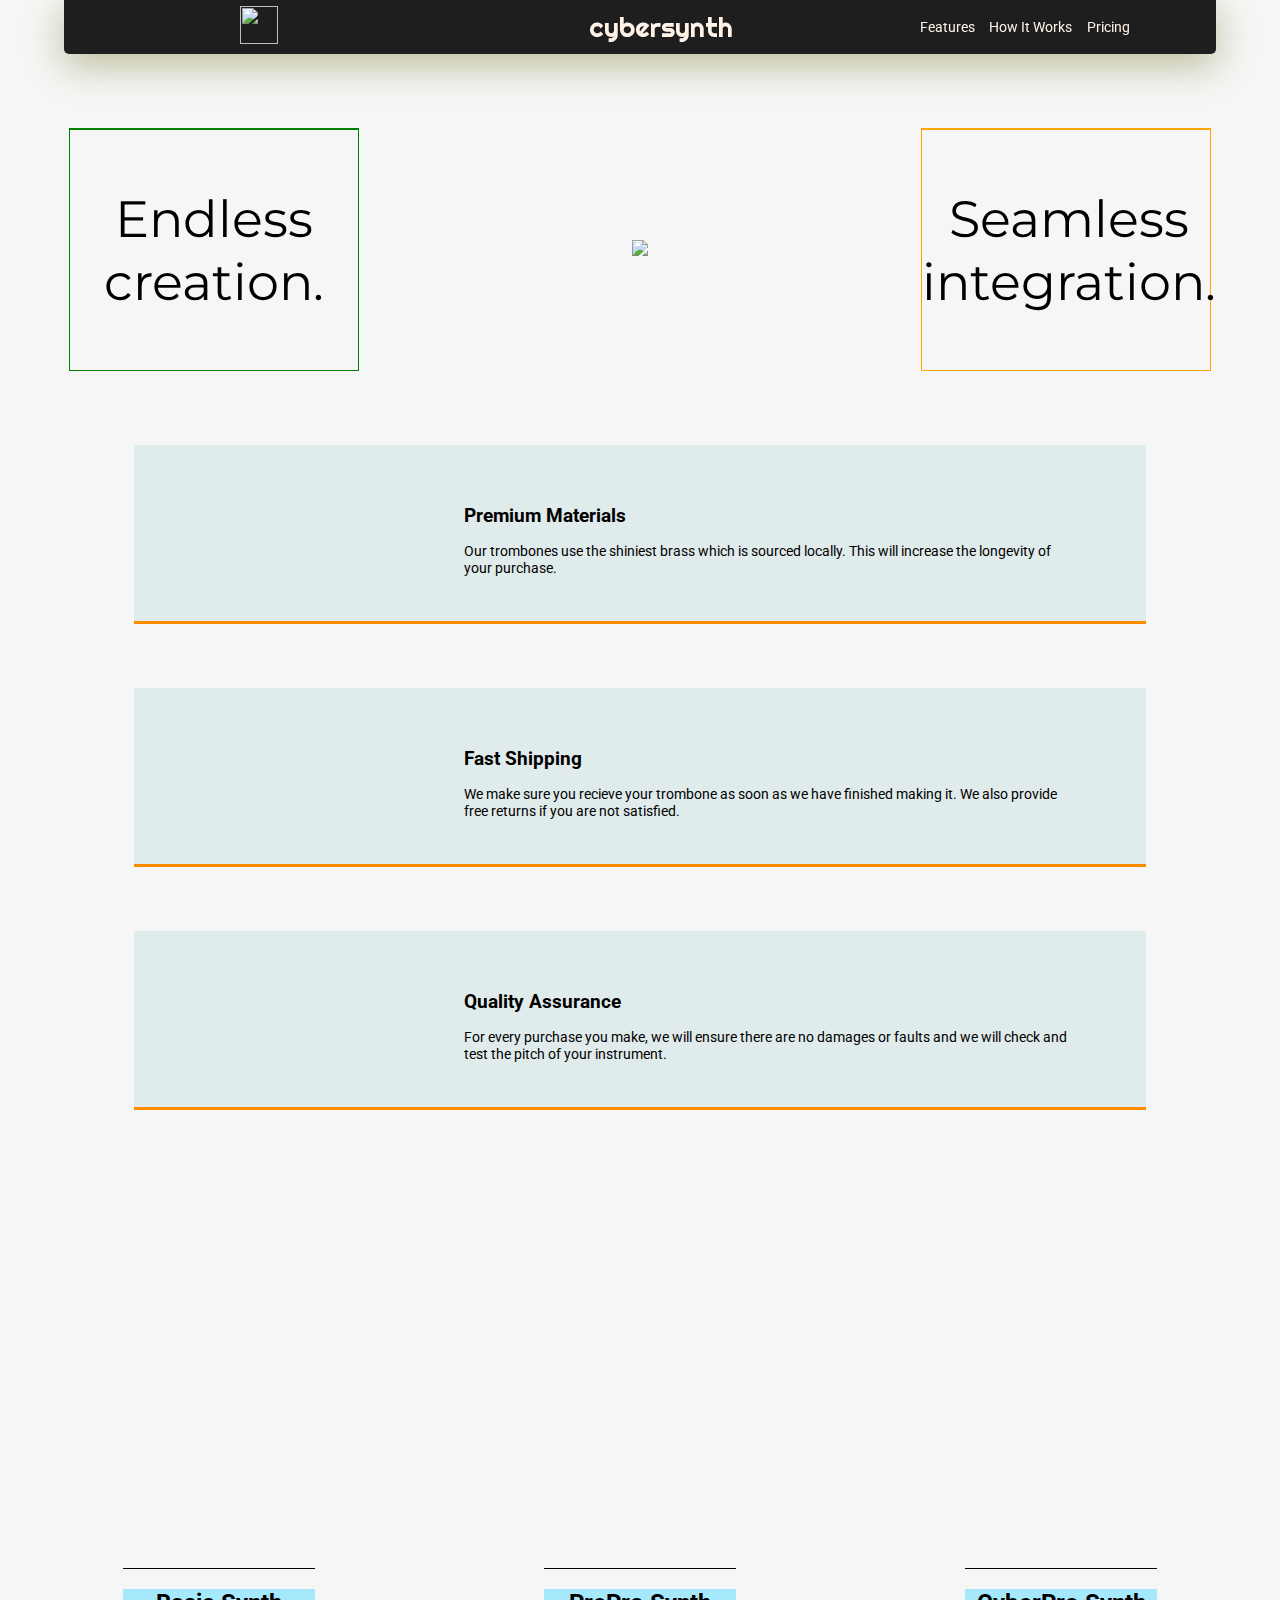
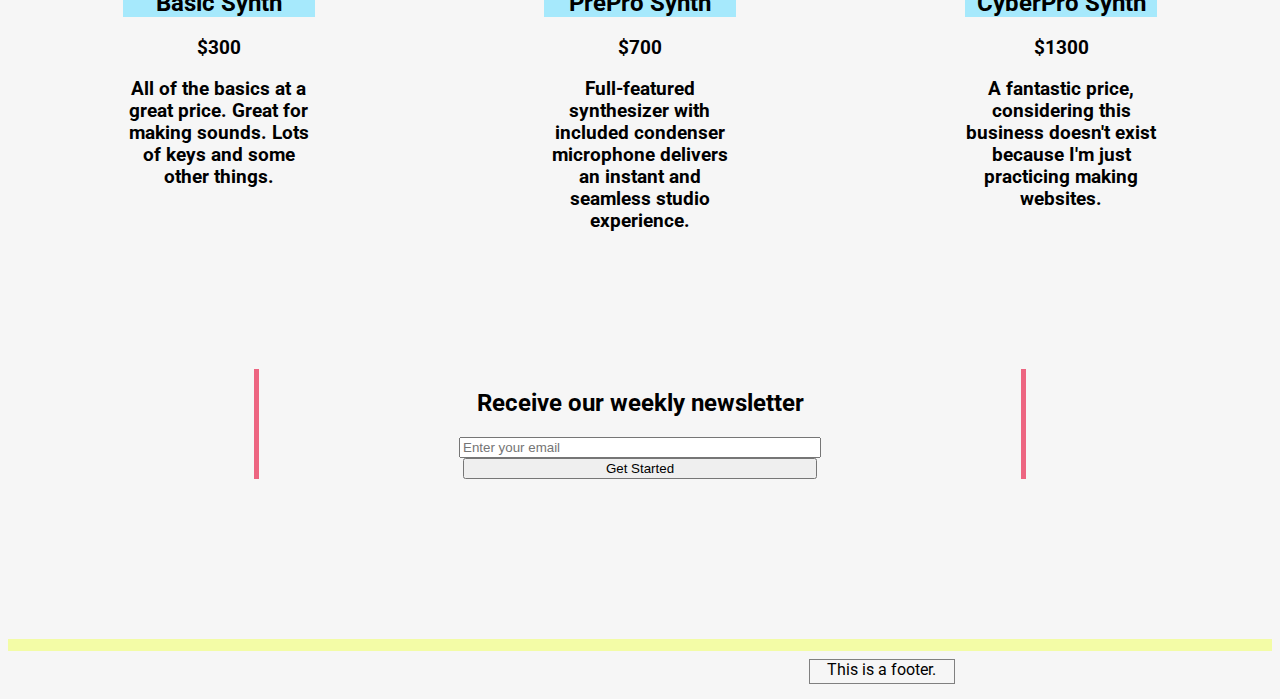
==== index.html @ 45e058a2 "Update index.html" ====
<!DOCTYPE html>
<head>
  <meta name="viewport" content="width=device-width, initial-scale=1.0">

  <link rel="stylesheet" type="text/css" href="styles.css">
  <link href="https://fonts.googleapis.com/css?family=Montserrat|Roboto" rel="stylesheet">
<link href="https://fonts.googleapis.com/css?family=Notable|Righteous" rel="stylesheet">
<link rel="stylesheet" <link rel="stylesheet" href="https://use.fontawesome.com/releases/v5.3.1/css/all.css" integrity="sha384-mzrmE5qonljUremFsqc01SB46JvROS7bZs3IO2EmfFsd15uHvIt+Y8vEf7N7fWAU" crossorigin="anonymous">
</head>

<div id="headercont"> 
    <header id="header">
      <div id="logodiv">
      <img id="header-img" src="https://image.flaticon.com/icons/svg/199/199424.svg">     
      </div>
      <p id="logotext"><a href="#"> cybersynth</a>
      </p>
      <nav id="nav-bar">
        <ul>
          <li> <a class="nav-link" href="#features">Features</a></li>
          <li ><a class=" nav-link" href="#howitworks">How It Works</a></li>
          <li ><a class="nav-link" href="#pricingsec">Pricing</a></li>
        </ul>
      </nav>
    </header>
</div>

<div id="container">
  <div id="topsection">
    <div class="introbox1">
      <p class="mkttext">
    Endless creation.
      </p>
    </div>
    <div class="introbox2">
    <img id="mainpic" src=https://png.pngtree.com/element_origin_min_pic/17/01/07/ebc6379f0f4a1bcb5c9099f5e1868f03.jpg>
   </div>
   <div class="introbox3">
    <p class="mkttext">Seamless integration.</p>
   </div>
  </div>
</div>

<section id="features">
  <div class="featuregrid">
        <div class ="icon">
        <i class="fas fa-fire"></i>
         </div>
    <div class="dcontainer">
    <h2 class="featitle">Premium Materials</h2>
    <p class="featuredesc">Our trombones use the shiniest brass which is sourced locally. This will increase the longevity of your purchase.
    </p>
    </div>
  </div>
  
 <div class="featuregrid">
   <div class ="icon">
    <i class="fas fa-truck"></i>
    </div>
    <div class="dcontainer">
      <h2 class="featitle">Fast Shipping</h2>
      <p class="featuredesc">We make sure you recieve your trombone as soon as we have finished making it. We also provide free returns if you are not satisfied.
     </p>
    </div>
 </div>
  
 <div class="featuregrid">
  <div class ="icon">
    <i class="fas fa-check"></i>
  </div>
   <div class="dcontainer">
    <h2 class="featitle">Quality Assurance</h2>
    <p class="featuredesc">For every purchase you make, we will ensure there are no damages or faults and we will check and test the pitch of your instrument.</p>
   </div>
</div>

</section>
  <section id ="howitworks">  
    <iframe id="video" width="560" height="315" src="https://www.youtube.com/embed/LadUft_ly50" frameborder="0" allow="autoplay; encrypted-media" allowfullscreen></iframe>   
</section>     

<section id="pricingsec"> 
  <div class="desccontainer">
    <div class="titlecontainer">
    <h2>Basic Synth</h2>
    </div>
    <h3>$300<h3>
      <p>All of the basics at a great price. Great for making sounds. Lots of keys and some other things.</p>
   </div>
      
<div class="desccontainer">
   <div class="titlecontainer">
    <h2>PrePro Synth</h2>
    </div>
    <h3>$700<h3>
      <p>Full-featured synthesizer with included condenser microphone delivers an instant and seamless studio experience.</p>
   </div>
      
      <div class="desccontainer">
    <div class="titlecontainer">
    <h2>CyberPro Synth</h2>
    </div>
    <h3>$1300<h3>
      <p>A fantastic price, considering this business doesn't exist because I'm just practicing making websites.</p>
   </div>
    
  
</section>

        
<section id="signup">
  <div id="emailwrapper">
    <h2> Receive our weekly newsletter</h2>
    <form id="form" action="https://www.freecodecamp.com/email-submit">
    <input type="email" id="email" name ="email" placeholder="Enter your email">
    <input type="submit" id="submit" value="Get Started" name ="submit" class="btn">
    </form>
  </div>
</section>
        
       <div id="fdec"></div> 
  <footer>
   
    <div id="iconbox">
      <i class="fab fa-instagram"></i>
      <i class="fab fa-facebook"></i>
      <i class="fab fa-twitter"></i>
    </div>
    <p id="footertext">This is a footer.</p>
  </footer>
---- styles.css ----
body {
   background-color: #f6f6f6;
}
 a {
   color: #fff2e6;
   text-decoration: none;
}
 btn {
   height: 2vw;
   width: 5vw;
   background-color: blue;
}
 h2 {
   font-family: "Roboto";
}
 .featitle {
   margin-top: 30px;
}
 p, h3 {
   font-family: "roboto";
}
 #headercont {
   width: 100%;
   height: 3.4em;
   position: fixed;
   top: 0;
   left: 0;
   right: 0;
}
 #header {
   margin: 0 auto;
   box-shadow: 0px 10px 40px #b8b894;
   width: 90%;
   background-color: #1e1e1e;
   height: 3.4em;
   display: flex;
   justify-content: space-around;
   align-items: center;
   border-bottom-left-radius: 5px;
   border-bottom-right-radius: 5px;
}
 @media (max-width: 800px) {
   #header {
     width: 300px;
  }
   #header #header-img {
     display: none;
  }
   #header #logotext {
     font-size: 0.7em;
     position: relative;
     left: -14px;
  }
   #header ul {
     right: 10px;
     position: relative;
     font-size: 0.67em;
     flex-wrap: nowrap;
     width: 200px;
  }
}
 #logodiv {
   width: 15vw;
   margin-left: 7vw;
}
 ul {
   display: flex;
   flex-direction: row;
   justify-content: space-around;
   list-style: none;
   font-family: "roboto";
   font-size: 0.9em;
   padding: 0;
}
 #logotext {
   font-family: 'Righteous', sans-serif;
   font-size: 1.7em;
   background-color: #1e1e1e;
   color: #fff2e6;
   border-radius: 2px;
   margin-left: -15px;
}
 li {
   margin-left: 1em;
}
 #header-img {
   width: 3vw;
   height: 3vw;
}
 #container {
   width: 100%;
   margin: 10vw 0 auto;
}
 #topsection {
   margin: 0 auto;
   margin-top: 5em;
   display: flex;
   flex-direction: row;
   width: 100%;
   height: 15em;
   justify-content: space-around;

}
 @media (max-width: 600px) {
   #topsection {
     flex-direction: column;
     justify-content: center;
     align-items: center;
     height: 40em;
  }
}
 .mkttext {
   font-family: 'Montserrat', sans-serif;
   font-size: 4vw;
   text-align: center;
}
 .introbox1 {
   display: flex;
   border: 1px solid green;
   width: 18em;
   height: 15em;
   border-top: 0.2vw solid green;
   display: flex;
   align-items: center;
   justify-content: center;
}
 .introbox3 {
   display: flex;
   border: 1px solid orange;
   width: 18em;
   height: 15em;
   border-top: 0.2vw solid orange;
   display: flex;
   align-items: center;
   justify-content: space-around;
}
 .introbox2 {
   display: flex;
   width: 20em;
   height: 15em;
   align-items: center;
   justify-content: center;
}
 #mainpic {
   max-width: 100%;
   max-height: 100%;
}
 i {
   font-size: 6vw;
}
 .dcontainer {
   width: 60%;
}
.dcontainer h2 {
  font-size: 1.2em;
}

.dcontainer p {
  font-size: .9em;
}

 @media (max-width: 600px) {
   .dcontainer h2 {
     font-size: 1em;
  }
   .dcontainer p {
     font-size: 0.8em;
  }
}
 #features {
   margin-top: 1vw;
   width: 100%;
   height: 100%;
   display: flex;
   flex-direction: column;
   align-items: center;
}
 .featuregrid {
   margin-top: 5vw;
   border-bottom: 0.3vw solid darkorange;
   width: 80%;
   height: 11em;
   background-color: #e0ebeb;
   display: flex;
   flex-direction: row;
   align-items: center;
   justify-content: space-around;
}
 .icon {
   display: flex;
   align-items: center;
   justify-content: space-around;
   font-size: 3vw;
   height: 5vw;
   width: 5vw;
   margin: 10px 20px;
   color: darkorange;
}
 #howitworks {
   width: 100%;
   display: flex;
   flex-direction: row;
   align-items: center;
   justify-content: space-around;
}
 #howitworks #video {
   margin-top: 5em;
}
 #pricingsec {
   width: 100%;
   height: 20em;
   display: flex;
   flex-direction: row;
   align-items: center;
   justify-content: space-around;
   margin-bottom: 7em;
}
 @media (max-width: 600px) {
   #pricingsec {
     flex-direction: column;
     height: 35em;
  }
}
 .titlecontainer {
   width: 100%;
   background-color: #a6e9fc;
}
 .desccontainer {
   margin-top: 3em;
   border-top: solid black 0.4px;
   width: 12em;
   height: 15em;
   text-align: center;
}
 @media (max-width: 800px) {
   .desccontainer h2 {
     font-size: 1.15em;
  }
   .desccontainer h3 {
     font-size: 0.8em;
  }
   .desccontainer p {
     font-size: 1em;
  }
}
 #fdec {
   width: 100%;
   height: 1vw;
   background-color: #f3fca6;
   margin: 0 auto;
}
 footer {
   width: 90%;
   height: 2.5em;
   backgrond-color: #d8f3e5;
   text-align: center;
   display: flex;
   justify-content: space-around;
   align-items: center;
}
 #signup {
   margin-bottom: 10em;
   display: flex;
   justify-content: center;
}
 #emailwrapper {
  margin-top: 2em;
   padding-left: 10vw;
   padding-right: 10vw;
   border-left: 5px solid #ed6581;
   border-right: 5px solid #ed6581;
   display: flex;
   flex-direction: column;
   width: 40%;
   text-align: center;
}
 #email, #submit {
  margin: 0 auto;
   width: 70%;
}
 #form {
   display: flex;
   flex-direction: column;
}
 #iconbox {
   display: inline-block;
   position: relative;
   left: 0px;
   width: 20%;
}
 #iconbox i {
   font-size: 1.2em;
}
 #footertext {
   display: inline-block;
   width: 9em;
   border: 1px solid gray;
   height: 1.4em;
}
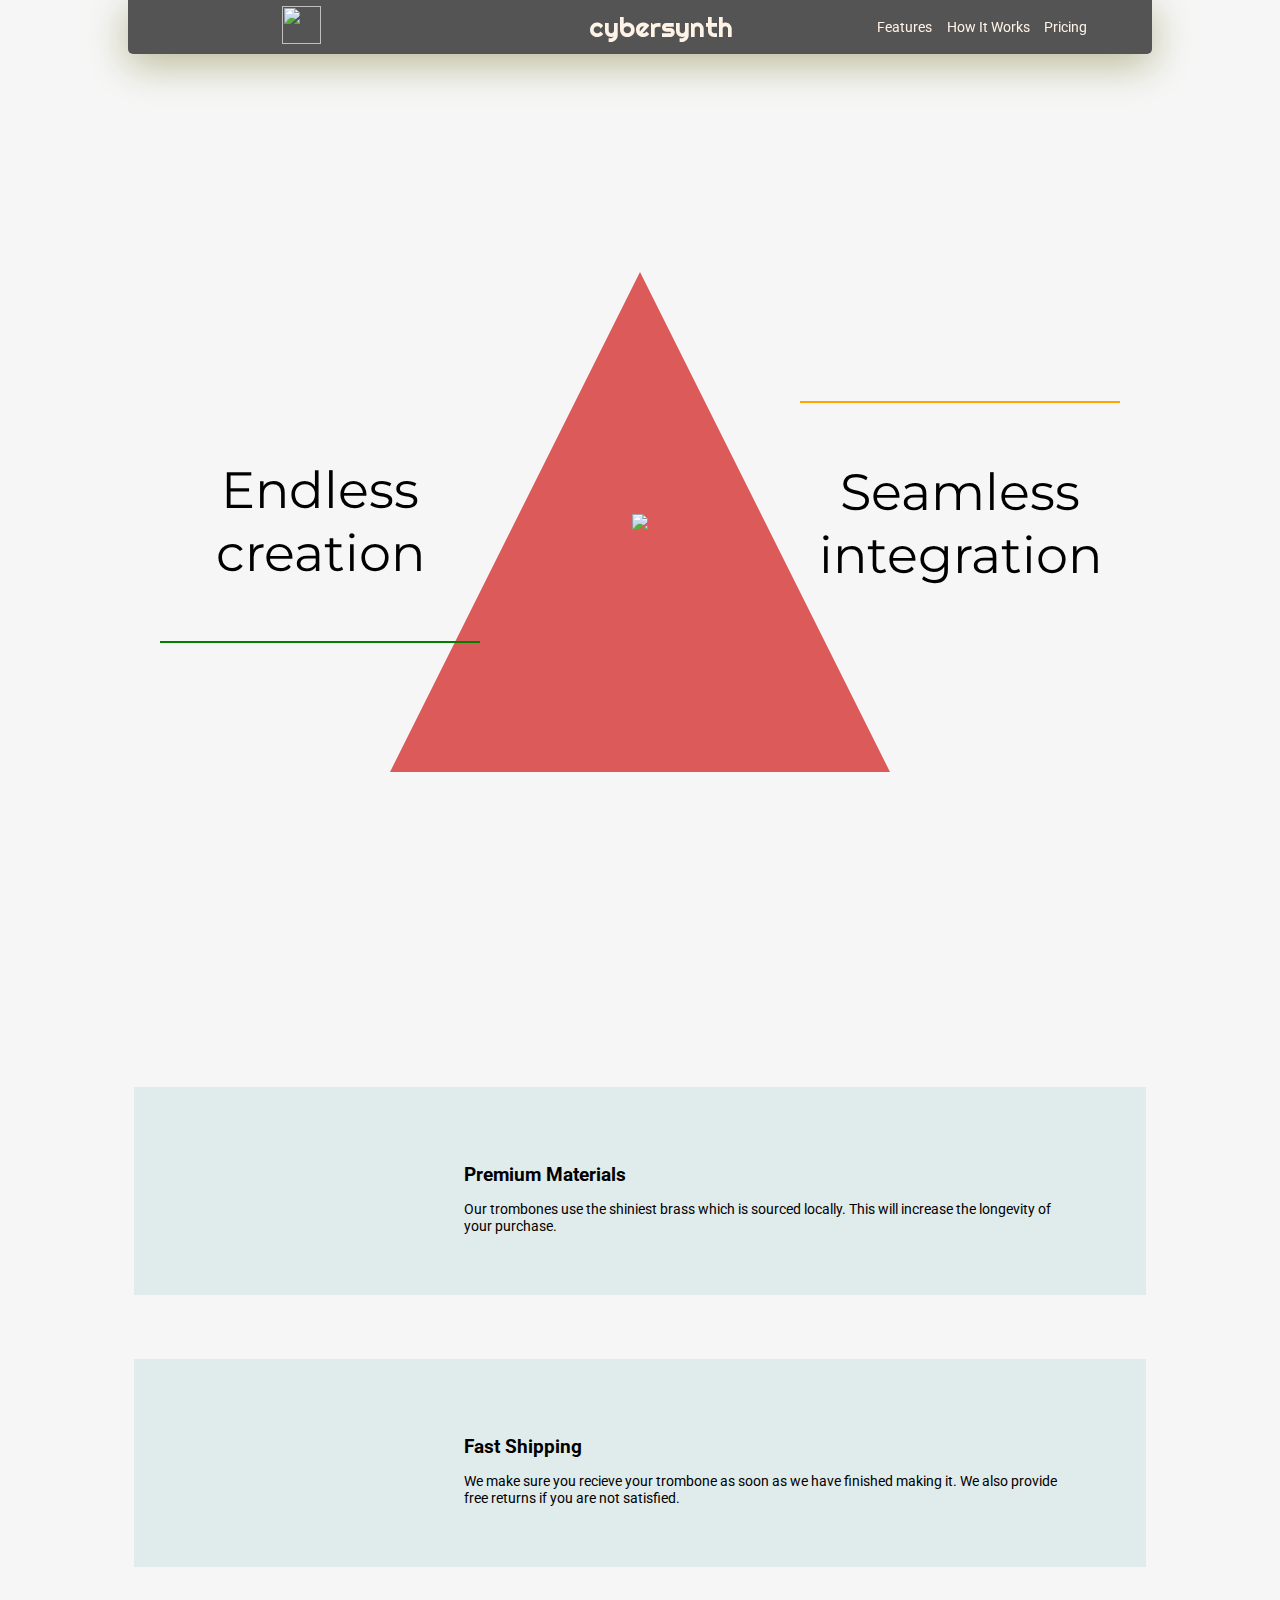
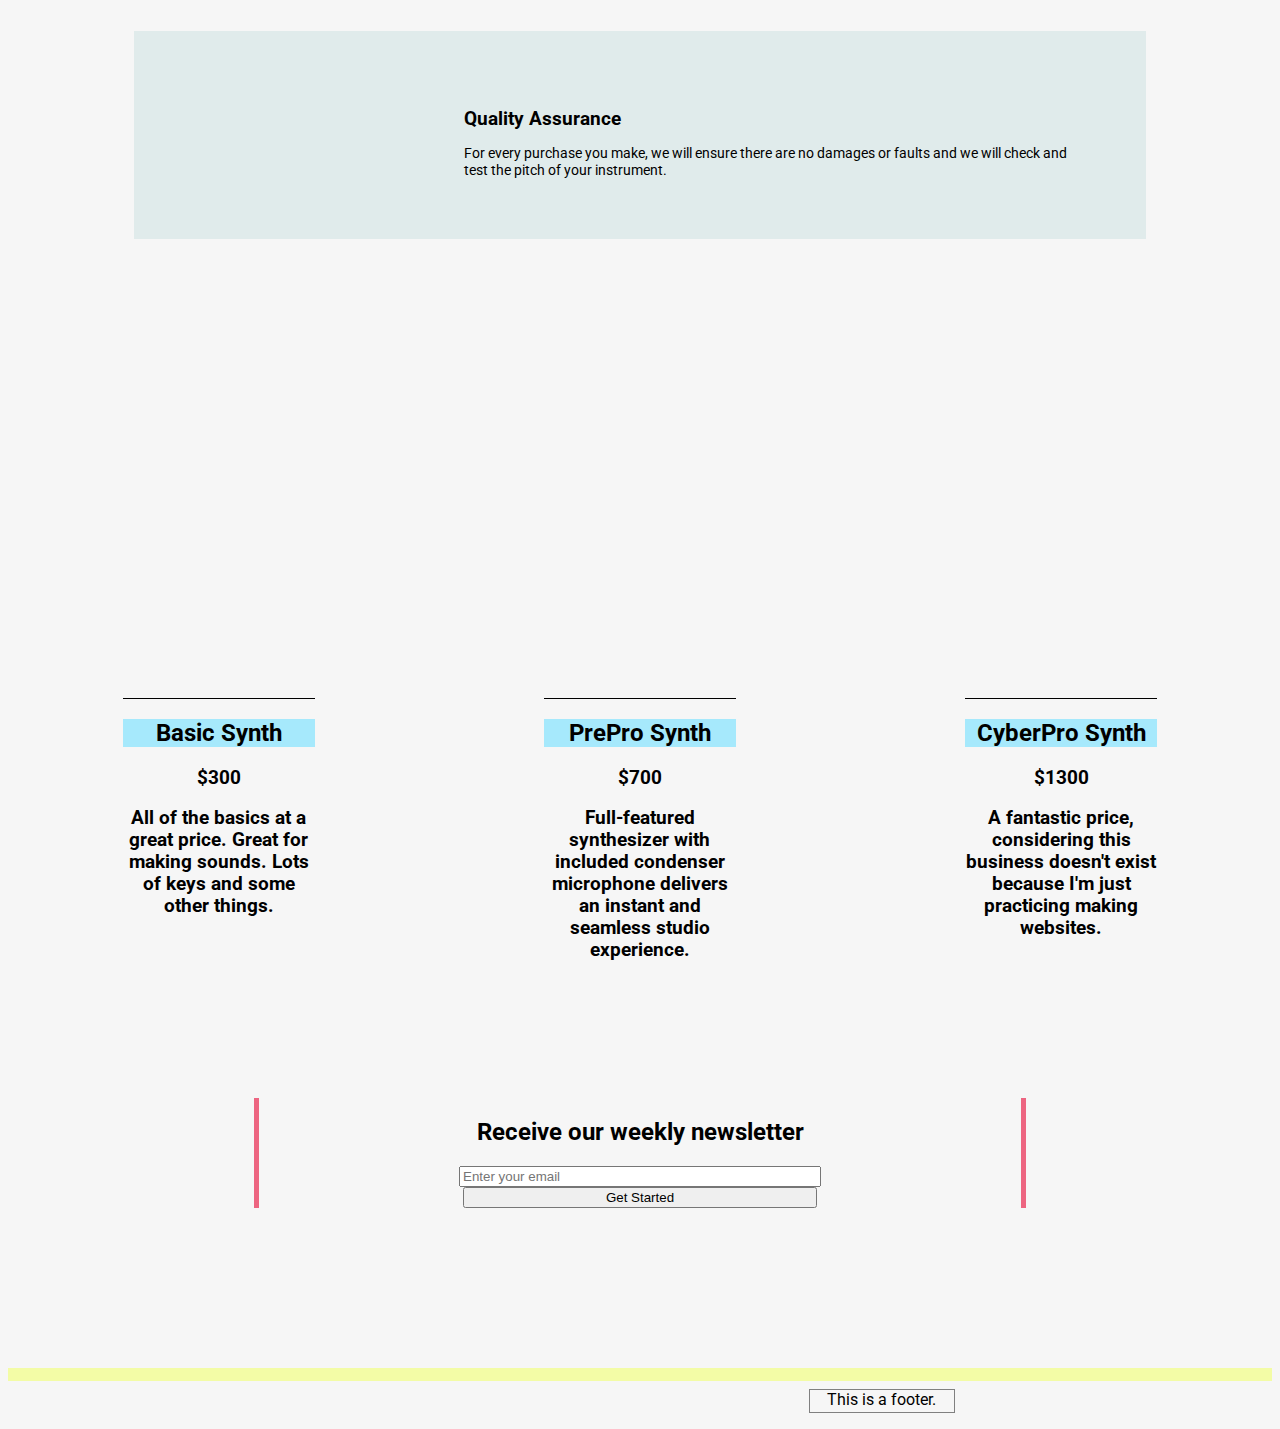
==== commit b2512059: "graphics update" ====
--- a/index.html
+++ b/index.html
@@ -1,6 +1,7 @@
 
 <!DOCTYPE html>
 <head>
+  <title> Cybersynth</title>
   <meta name="viewport" content="width=device-width, initial-scale=1.0">
 
   <link rel="stylesheet" type="text/css" href="styles.css">
@@ -28,16 +29,17 @@
 
 <div id="container">
   <div id="topsection">
+    <div id="topsection-bg"></div>
     <div class="introbox1">
       <p class="mkttext">
-    Endless creation.
+    Endless creation
       </p>
     </div>
     <div class="introbox2">
     <img id="mainpic" src=https://png.pngtree.com/element_origin_min_pic/17/01/07/ebc6379f0f4a1bcb5c9099f5e1868f03.jpg>
    </div>
    <div class="introbox3">
-    <p class="mkttext">Seamless integration.</p>
+    <p class="mkttext">Seamless integration</p>
    </div>
   </div>
 </div>
--- a/styles.css
+++ b/styles.css
@@ -30,8 +30,8 @@
  #header {
    margin: 0 auto;
    box-shadow: 0px 10px 40px #b8b894;
-   width: 90%;
-   background-color: #1e1e1e;
+   width: 80%;
+   background-color: #545454;
    height: 3.4em;
    display: flex;
    justify-content: space-around;
@@ -75,7 +75,6 @@
  #logotext {
    font-family: 'Righteous', sans-serif;
    font-size: 1.7em;
-   background-color: #1e1e1e;
    color: #fff2e6;
    border-radius: 2px;
    margin-left: -15px;
@@ -92,14 +91,23 @@
    margin: 10vw 0 auto;
 }
  #topsection {
-   margin: 0 auto;
-   margin-top: 5em;
-   display: flex;
-   flex-direction: row;
-   width: 100%;
-   height: 15em;
-   justify-content: space-around;
+  margin-top: -3.5em;
+   display: flex;
+   flex-direction: row;
+   width: 100%;
+   height: 100vh;
+   justify-content: center;
+   align-items: center;
+}
+#topsection-bg {
+   width: 0;
+      height: 0;
+      border-left: 250px solid transparent;
+      border-right: 250px solid transparent;
+      border-bottom: 500px solid #dc5a5a;
 
+  position: absolute;
+  z-index: -1;
 }
  @media (max-width: 600px) {
    #topsection {
@@ -115,19 +123,20 @@
    text-align: center;
 }
  .introbox1 {
-   display: flex;
-   border: 1px solid green;
-   width: 18em;
+
+   margin-left: 6.2em;
+   display: flex;
+   width: 20em;
    height: 15em;
-   border-top: 0.2vw solid green;
+   border-bottom: 0.2vw solid green;
    display: flex;
    align-items: center;
    justify-content: center;
 }
  .introbox3 {
    display: flex;
-   border: 1px solid orange;
-   width: 18em;
+   margin-right: 6.2em;
+   width: 20em;
    height: 15em;
    border-top: 0.2vw solid orange;
    display: flex;
@@ -168,7 +177,7 @@
   }
 }
  #features {
-   margin-top: 1vw;
+   margin-top: 4vw;
    width: 100%;
    height: 100%;
    display: flex;
@@ -177,9 +186,8 @@
 }
  .featuregrid {
    margin-top: 5vw;
-   border-bottom: 0.3vw solid darkorange;
    width: 80%;
-   height: 11em;
+   height: 13em;
    background-color: #e0ebeb;
    display: flex;
    flex-direction: row;
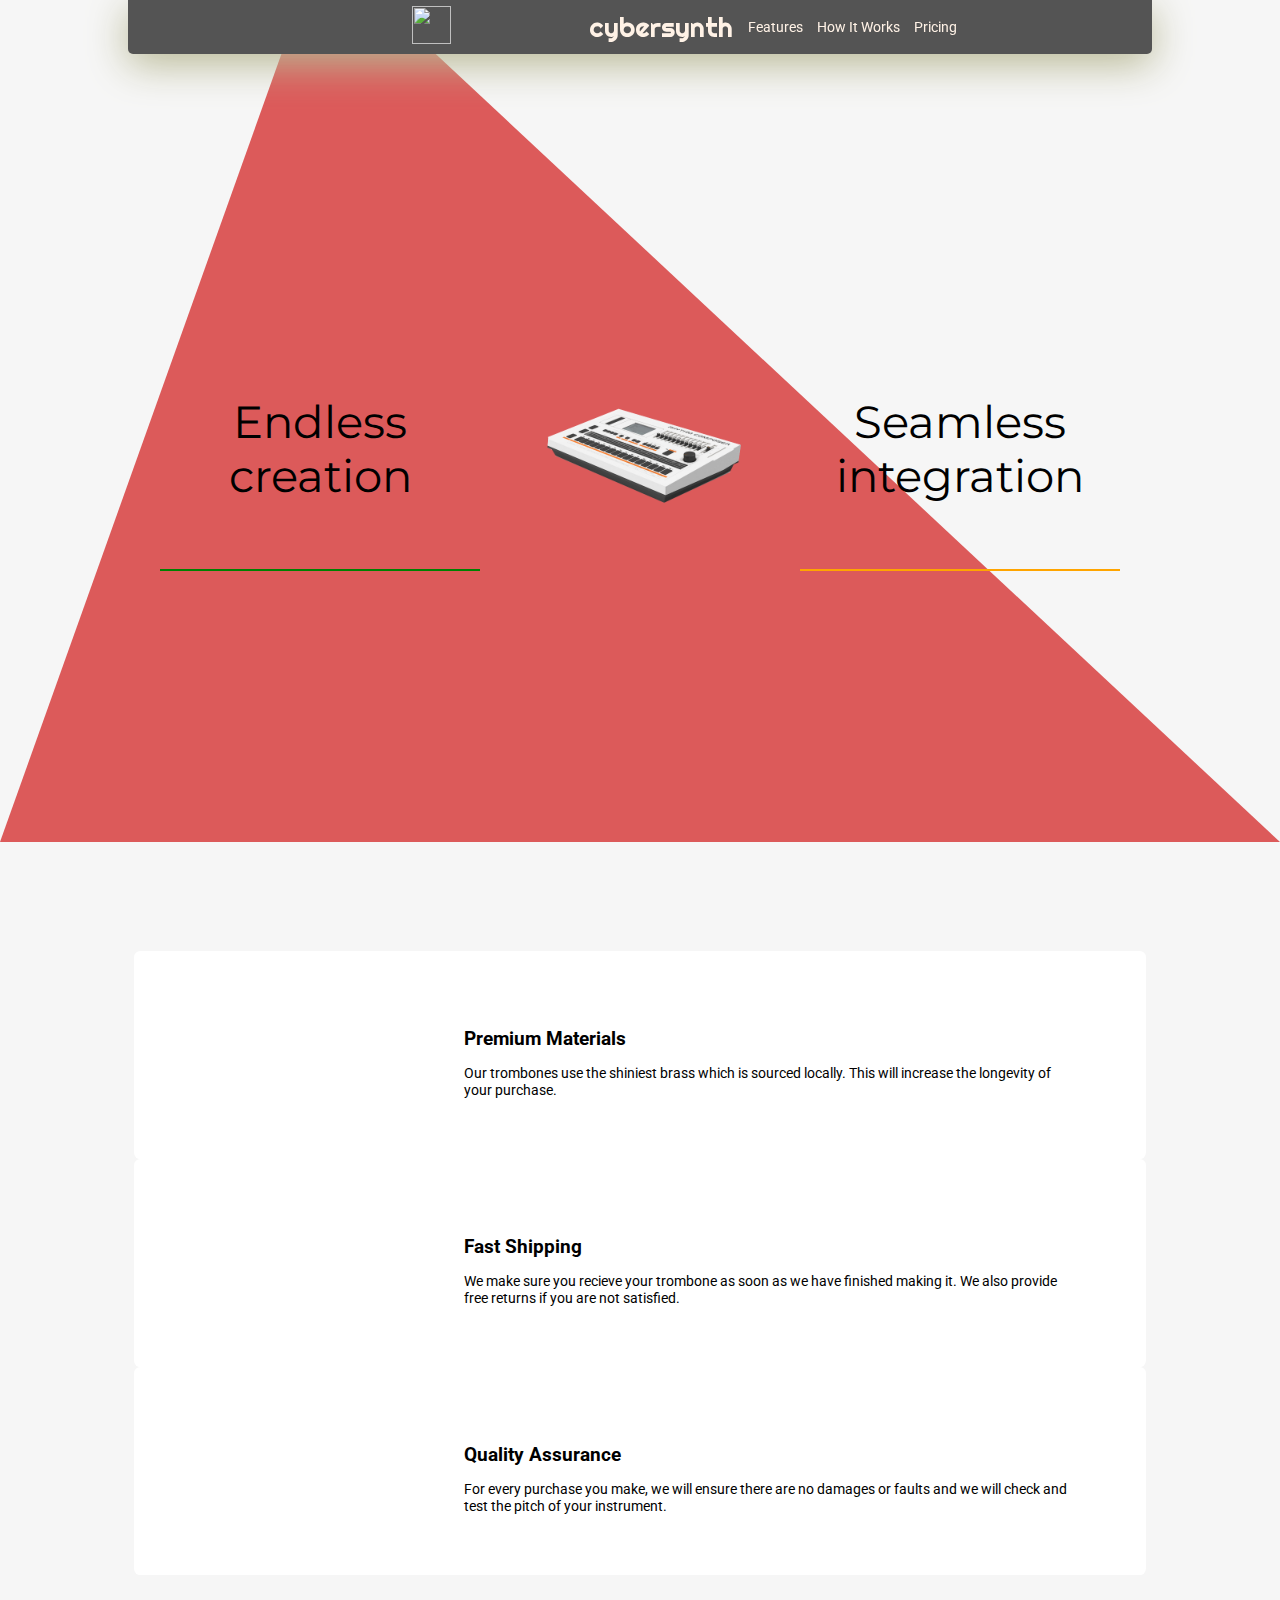
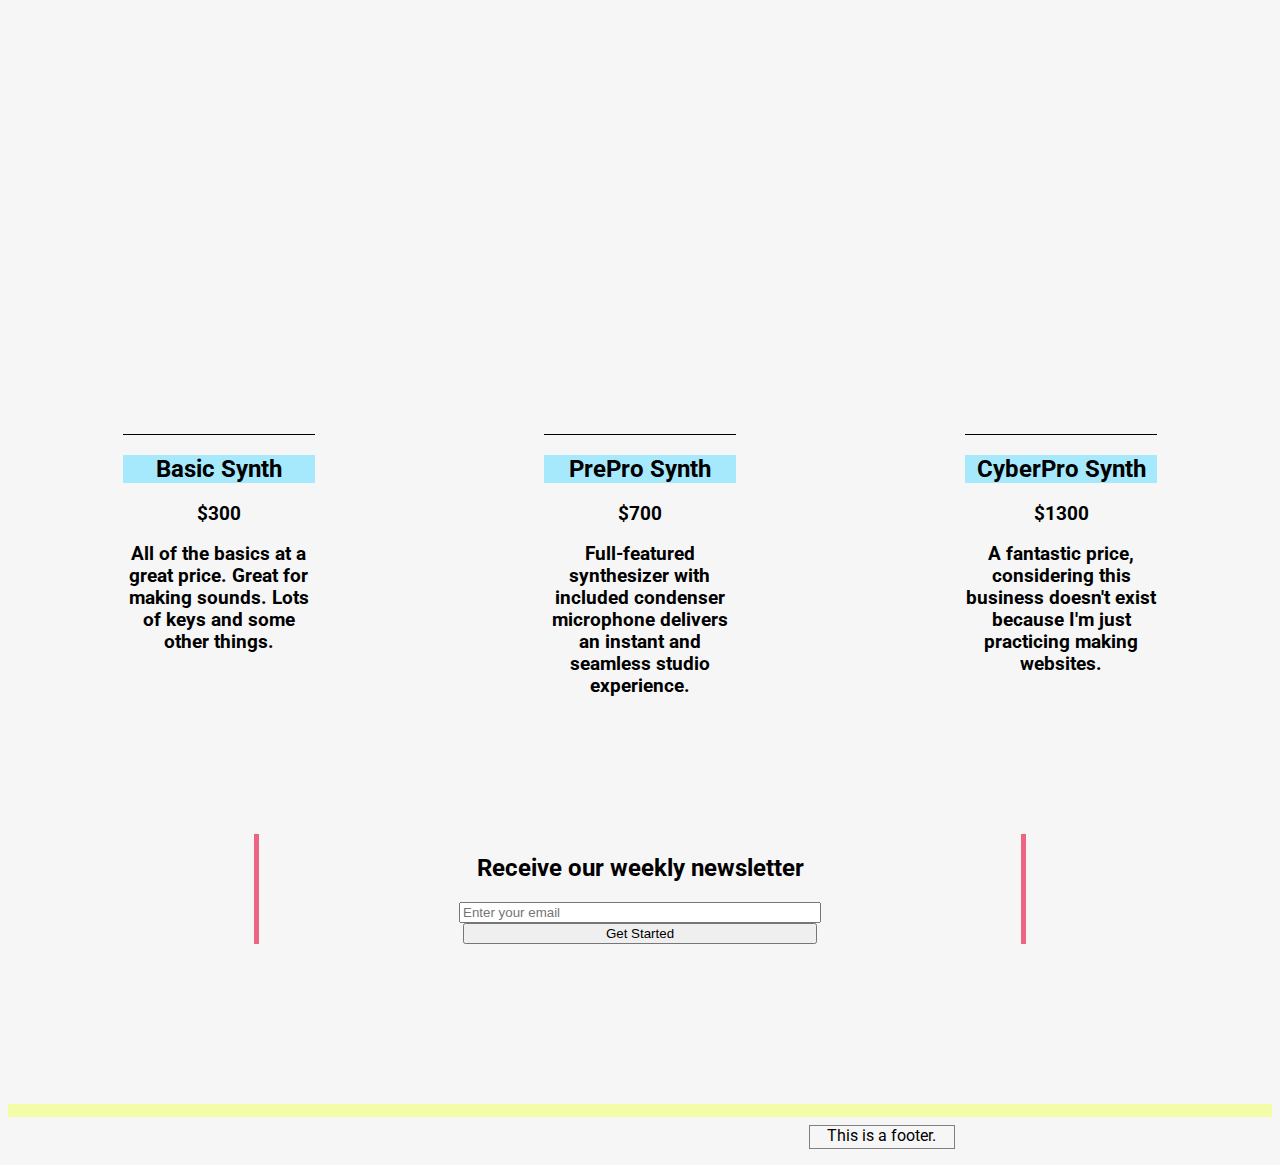
==== commit 4fd12041: "graphics update" ====
--- a/index.html
+++ b/index.html
@@ -36,7 +36,7 @@
       </p>
     </div>
     <div class="introbox2">
-    <img id="mainpic" src=https://png.pngtree.com/element_origin_min_pic/17/01/07/ebc6379f0f4a1bcb5c9099f5e1868f03.jpg>
+    <img id="mainpic" src=cybersynth.png>
    </div>
    <div class="introbox3">
     <p class="mkttext">Seamless integration</p>
--- a/styles.css
+++ b/styles.css
@@ -34,20 +34,20 @@
    background-color: #545454;
    height: 3.4em;
    display: flex;
-   justify-content: space-around;
+   justify-content: center;
    align-items: center;
    border-bottom-left-radius: 5px;
    border-bottom-right-radius: 5px;
 }
  @media (max-width: 800px) {
    #header {
-     width: 300px;
+     width: 21.5em;
   }
    #header #header-img {
      display: none;
   }
    #header #logotext {
-     font-size: 0.7em;
+     font-size: 1.3em;
      position: relative;
      left: -14px;
   }
@@ -91,7 +91,7 @@
    margin: 10vw 0 auto;
 }
  #topsection {
-  margin-top: -3.5em;
+  margin-top:-10vw;
    display: flex;
    flex-direction: row;
    width: 100%;
@@ -100,11 +100,12 @@
    align-items: center;
 }
 #topsection-bg {
+  margin-top: -7em;
    width: 0;
       height: 0;
-      border-left: 250px solid transparent;
-      border-right: 250px solid transparent;
-      border-bottom: 500px solid #dc5a5a;
+      border-left: 20em solid transparent;
+      border-right:60em solid transparent;
+      border-bottom:70vw solid #dc5a5a;
 
   position: absolute;
   z-index: -1;
@@ -119,7 +120,7 @@
 }
  .mkttext {
    font-family: 'Montserrat', sans-serif;
-   font-size: 4vw;
+   font-size: 3.5vw;
    text-align: center;
 }
  .introbox1 {
@@ -138,7 +139,7 @@
    margin-right: 6.2em;
    width: 20em;
    height: 15em;
-   border-top: 0.2vw solid orange;
+   border-bottom: 0.2vw solid orange;
    display: flex;
    align-items: center;
    justify-content: space-around;
@@ -177,7 +178,9 @@
   }
 }
  #features {
-   margin-top: 4vw;
+  z-index: 2;
+    margin-top: 4vw;
+
    width: 100%;
    height: 100%;
    display: flex;
@@ -185,14 +188,14 @@
    align-items: center;
 }
  .featuregrid {
-   margin-top: 5vw;
    width: 80%;
+   border-radius: .4em;
    height: 13em;
-   background-color: #e0ebeb;
-   display: flex;
-   flex-direction: row;
-   align-items: center;
-   justify-content: space-around;
+   display: flex;
+   flex-direction: row;
+   align-items: center;
+   justify-content: space-around;
+   background-color: white;
 }
  .icon {
    display: flex;
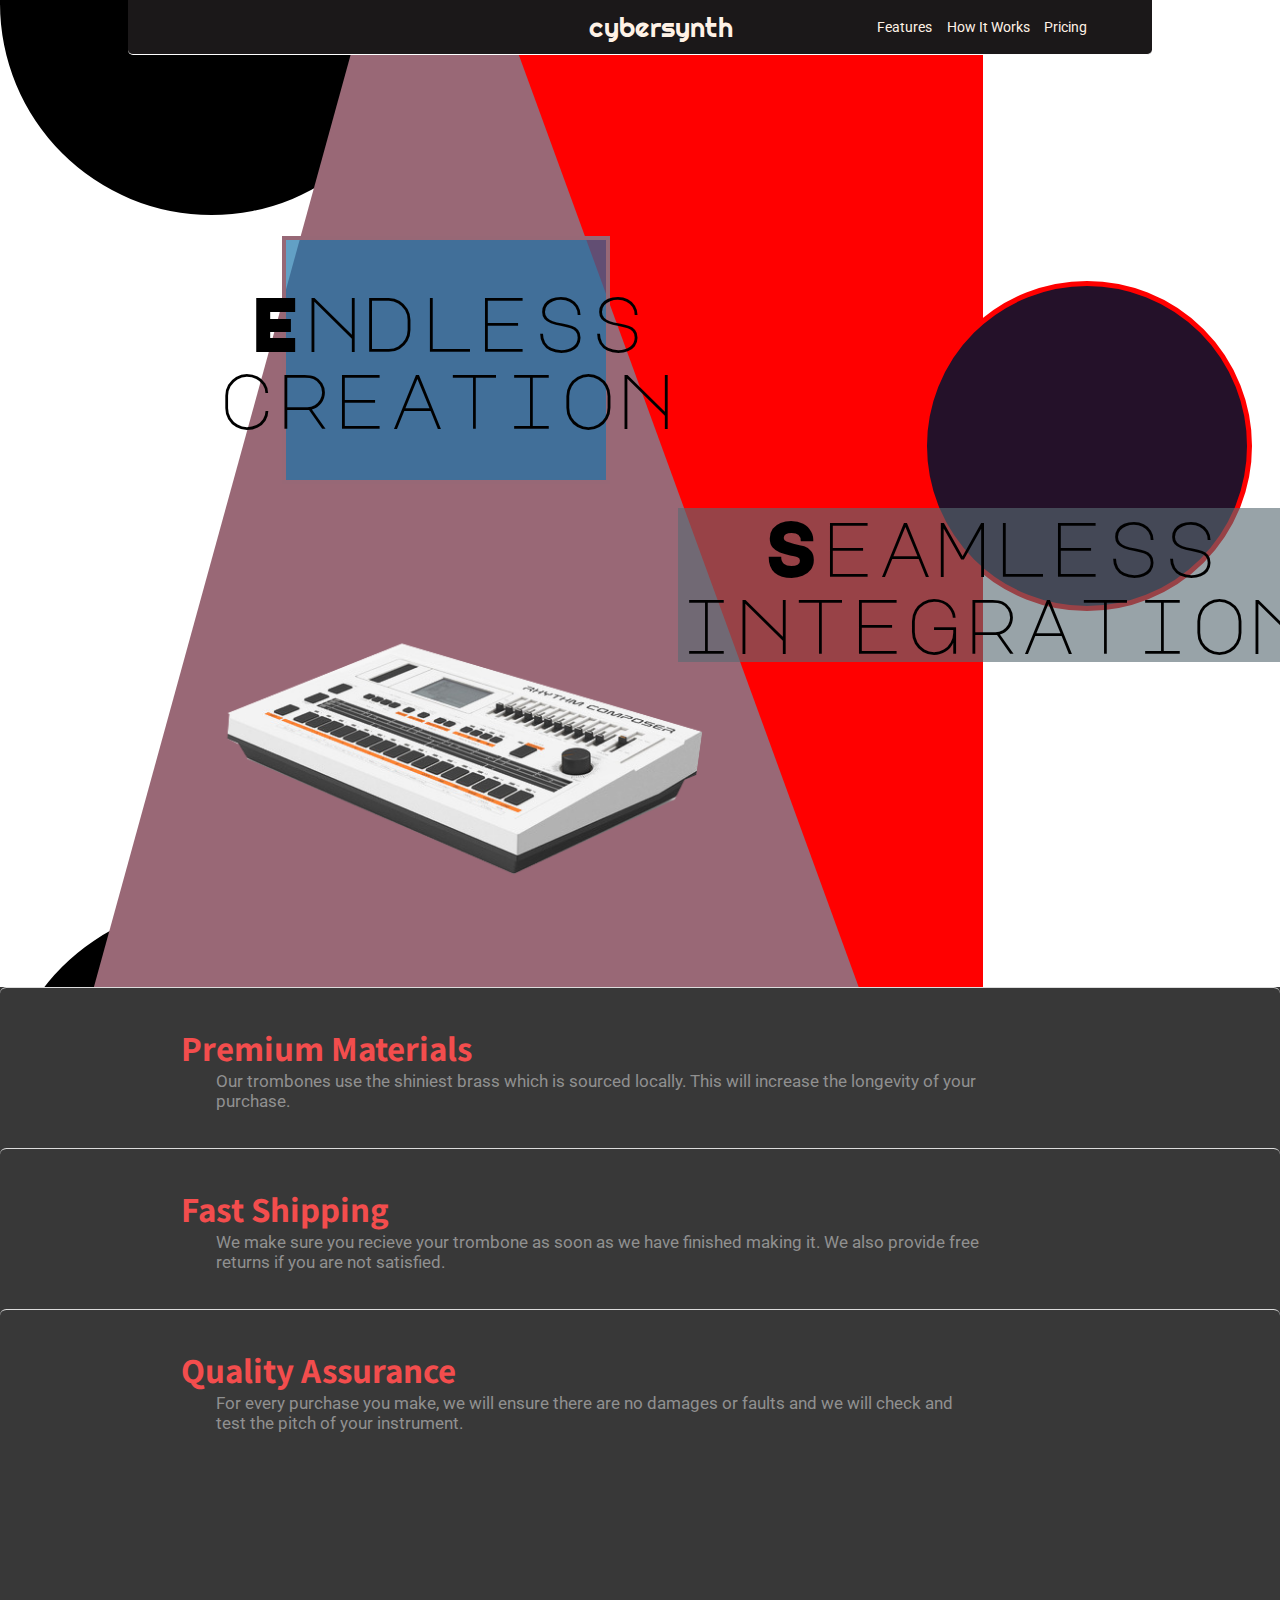
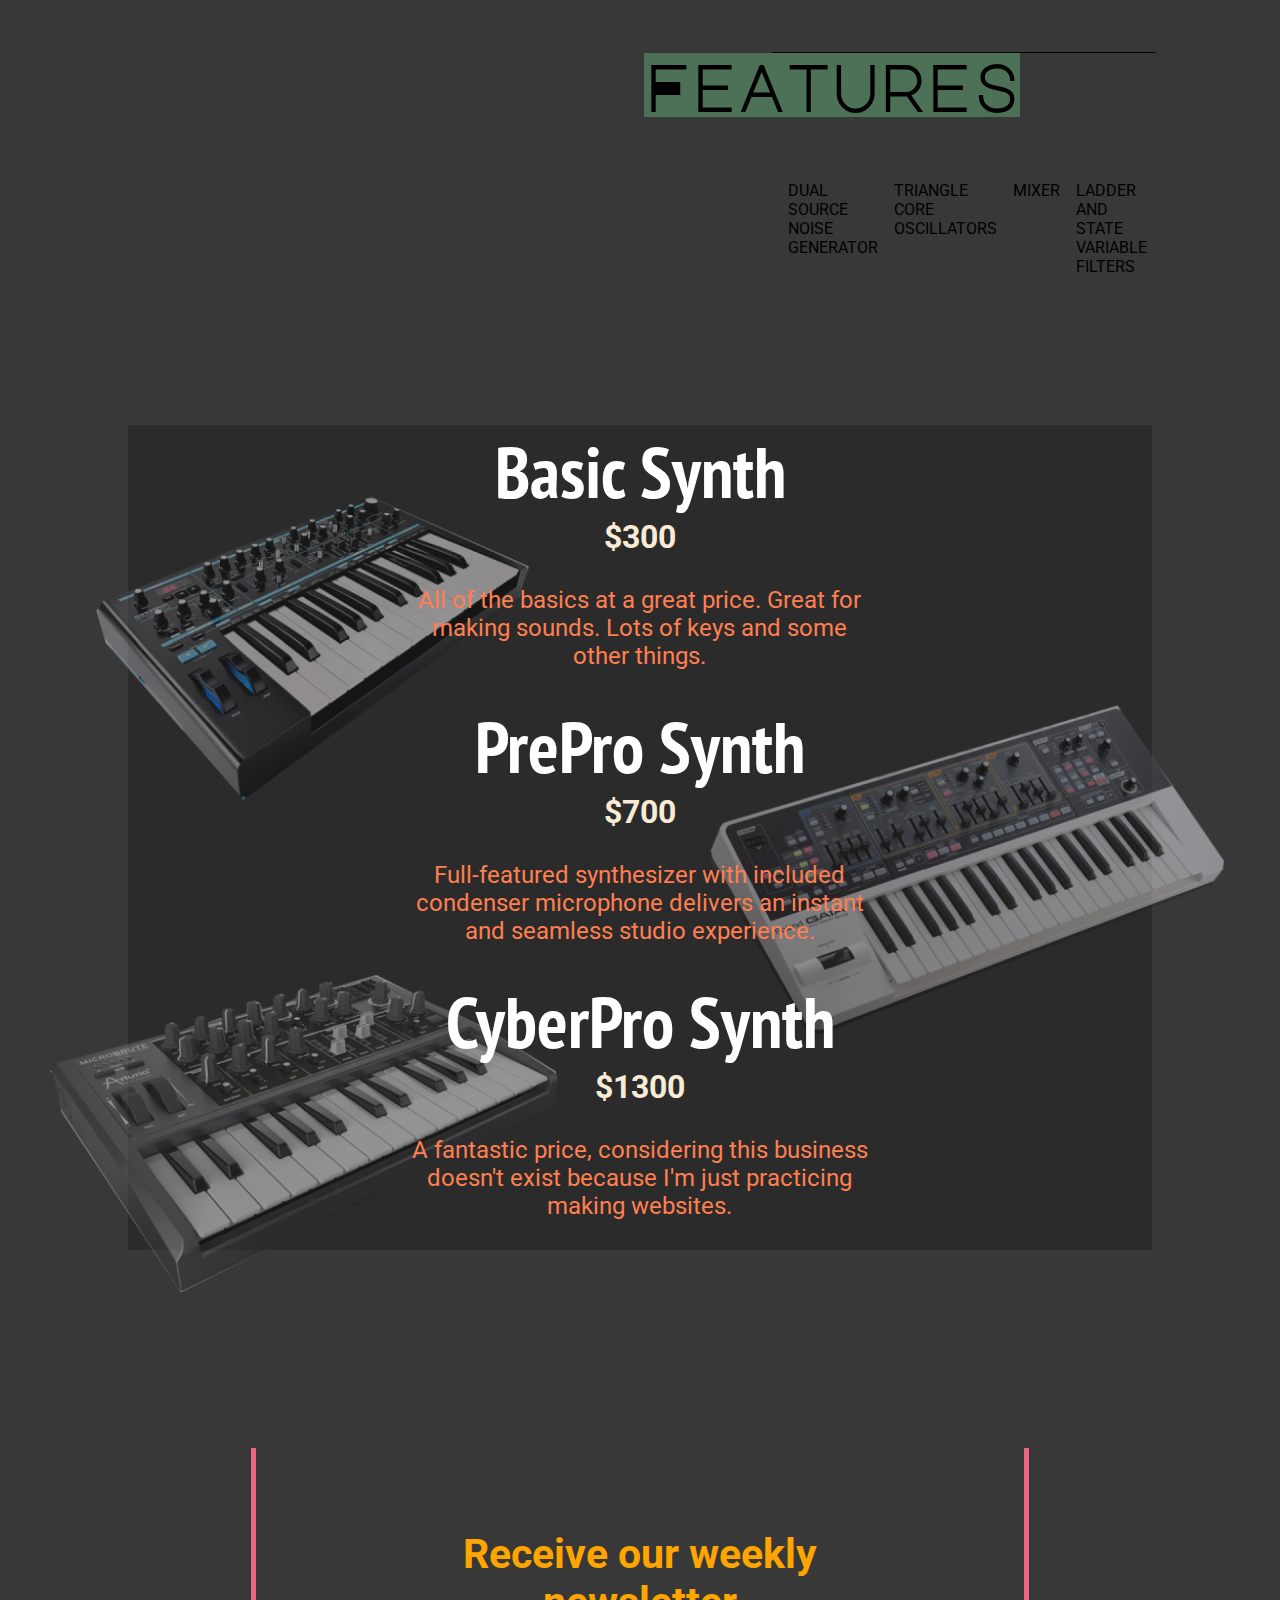
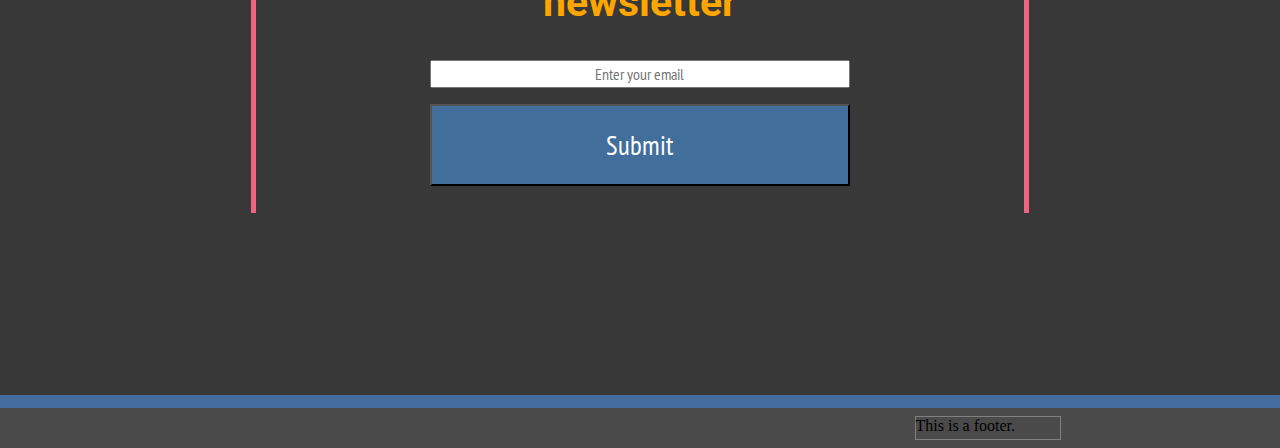
==== commit c04a744a: "responsive update" ====
--- a/index.html
+++ b/index.html
@@ -1,52 +1,53 @@
-
-<!DOCTYPE html>
-<head>
+<html><head>
   <title> Cybersynth</title>
   <meta name="viewport" content="width=device-width, initial-scale=1.0">
 
   <link rel="stylesheet" type="text/css" href="styles.css">
   <link href="https://fonts.googleapis.com/css?family=Montserrat|Roboto" rel="stylesheet">
 <link href="https://fonts.googleapis.com/css?family=Notable|Righteous" rel="stylesheet">
-<link rel="stylesheet" <link rel="stylesheet" href="https://use.fontawesome.com/releases/v5.3.1/css/all.css" integrity="sha384-mzrmE5qonljUremFsqc01SB46JvROS7bZs3IO2EmfFsd15uHvIt+Y8vEf7N7fWAU" crossorigin="anonymous">
+<link rel="stylesheet" <link="" href="https://use.fontawesome.com/releases/v5.3.1/css/all.css" integrity="sha384-mzrmE5qonljUremFsqc01SB46JvROS7bZs3IO2EmfFsd15uHvIt+Y8vEf7N7fWAU" crossorigin="anonymous">
+<link href="https://fonts.googleapis.com/css?family=Major+Mono+Display" rel="stylesheet">
+<link href="https://fonts.googleapis.com/css?family=PT+Sans+Narrow" rel="stylesheet">
+<link href="https://fonts.googleapis.com/css?family=Assistant" rel="stylesheet">
+<link href="https://fonts.googleapis.com/css?family=Chathura" rel="stylesheet">
+
 </head>
 
-<div id="headercont"> 
+<body><div id="headercont"> 
     <header id="header">
       <div id="logodiv">
-      <img id="header-img" src="https://image.flaticon.com/icons/svg/199/199424.svg">     
+  
       </div>
       <p id="logotext"><a href="#"> cybersynth</a>
       </p>
       <nav id="nav-bar">
         <ul>
           <li> <a class="nav-link" href="#features">Features</a></li>
-          <li ><a class=" nav-link" href="#howitworks">How It Works</a></li>
-          <li ><a class="nav-link" href="#pricingsec">Pricing</a></li>
+          <li><a class=" nav-link" href="#howitworks">How It Works</a></li>
+          <li><a class="nav-link" href="#pricingsec">Pricing</a></li>
         </ul>
       </nav>
     </header>
 </div>
-
-<div id="container">
+<div id="topsection-bg"> 
+</div>
   <div id="topsection">
-    <div id="topsection-bg"></div>
+    <div id="bgsquare"></div>
+<img id="mainpic" src="cybersynth.png">
     <div class="introbox1">
-      <p class="mkttext">
+      <p class="mkttext-left">
     Endless creation
       </p>
     </div>
-    <div class="introbox2">
-    <img id="mainpic" src=cybersynth.png>
-   </div>
+   
    <div class="introbox3">
-    <p class="mkttext">Seamless integration</p>
+    <p class="mkttext-right">Seamless integration</p>
    </div>
   </div>
-</div>
 
 <section id="features">
   <div class="featuregrid">
-        <div class ="icon">
+        <div class="icon">
         <i class="fas fa-fire"></i>
          </div>
     <div class="dcontainer">
@@ -57,7 +58,7 @@
   </div>
   
  <div class="featuregrid">
-   <div class ="icon">
+   <div class="icon">
     <i class="fas fa-truck"></i>
     </div>
     <div class="dcontainer">
@@ -68,7 +69,7 @@
  </div>
   
  <div class="featuregrid">
-  <div class ="icon">
+  <div class="icon">
     <i class="fas fa-check"></i>
   </div>
    <div class="dcontainer">
@@ -78,33 +79,45 @@
 </div>
 
 </section>
-  <section id ="howitworks">  
-    <iframe id="video" width="560" height="315" src="https://www.youtube.com/embed/LadUft_ly50" frameborder="0" allow="autoplay; encrypted-media" allowfullscreen></iframe>   
+  <section id="howitworks">  
+    <iframe id="video" width="400" height="315" src="https://www.youtube.com/embed/LadUft_ly50" frameborder="0" allow="autoplay; encrypted-media" allowfullscreen=""></iframe>   
+    <div id="videotext">
+      <h2 id="videotext-header">Features</h2>
+      <ul id="features-ul">
+        <li>DUAL SOURCE NOISE GENERATOR</li>
+        <li>TRIANGLE CORE OSCILLATORS</li>
+        <li>MIXER</li>
+        <li>LADDER AND STATE VARIABLE FILTERS</li>
+      </ul>
+    </div>
 </section>     
 
 <section id="pricingsec"> 
   <div class="desccontainer">
+    <img class ="pricingimg" src="synth1png.png">
     <div class="titlecontainer">
     <h2>Basic Synth</h2>
     </div>
-    <h3>$300<h3>
-      <p>All of the basics at a great price. Great for making sounds. Lots of keys and some other things.</p>
+    <h3>$300</h3>
+      <p class="pricingdesc1">All of the basics at a great price. Great for making sounds. Lots of keys and some other things.</p>
    </div>
       
 <div class="desccontainer">
+  <img class ="pricingimg2" src="synth2png.png">
    <div class="titlecontainer">
     <h2>PrePro Synth</h2>
     </div>
-    <h3>$700<h3>
-      <p>Full-featured synthesizer with included condenser microphone delivers an instant and seamless studio experience.</p>
+    <h3>$700</h3>
+      <p class="pricingdesc2">Full-featured synthesizer with included condenser microphone delivers an instant and seamless studio experience.</p>
    </div>
       
       <div class="desccontainer">
+        <img class ="pricingimg" src="synth3png.png">
     <div class="titlecontainer">
     <h2>CyberPro Synth</h2>
     </div>
-    <h3>$1300<h3>
-      <p>A fantastic price, considering this business doesn't exist because I'm just practicing making websites.</p>
+    <h3>$1300</h3>
+      <p class="pricingdesc1">A fantastic price, considering this business doesn't exist because I'm just practicing making websites.</p>
    </div>
     
   
@@ -114,9 +127,10 @@
 <section id="signup">
   <div id="emailwrapper">
     <h2> Receive our weekly newsletter</h2>
-    <form id="form" action="https://www.freecodecamp.com/email-submit">
-    <input type="email" id="email" name ="email" placeholder="Enter your email">
-    <input type="submit" id="submit" value="Get Started" name ="submit" class="btn">
+    <form id="form" action="">
+    <input type="email" id="email" name="email" placeholder="Enter your email">
+    <button type="submit" id="submit" value="Get Started" name="submit" class="btn">Submit</button>
+    
     </form>
   </div>
 </section>
@@ -131,3 +145,4 @@
     </div>
     <p id="footertext">This is a footer.</p>
   </footer>
+</body></html>--- a/styles.css
+++ b/styles.css
@@ -1,5 +1,6 @@
-body {
-   background-color: #f6f6f6;
+body, html {
+   background-color: #white;
+   margin: 0 auto;
 }
  a {
    color: #fff2e6;
@@ -10,31 +11,29 @@
    width: 5vw;
    background-color: blue;
 }
- h2 {
-   font-family: "Roboto";
-}
- .featitle {
-   margin-top: 30px;
-}
- p, h3 {
+ h2 {margin-top: 2em;display: inline;}
+ .featitle {margin: 0;font-family: "Assistant";}
+c p, h3 {
    font-family: "roboto";
+   color: antiquewhite;
+   display: inline-block;
+   font-size: 2em;
+   margin: 0;
 }
  #headercont {
    width: 100%;
    height: 3.4em;
    position: fixed;
-   top: 0;
-   left: 0;
-   right: 0;
+   z-index: 2;
 }
  #header {
    margin: 0 auto;
-   box-shadow: 0px 10px 40px #b8b894;
    width: 80%;
-   background-color: #545454;
+   background-color: #1b1819;
    height: 3.4em;
    display: flex;
-   justify-content: center;
+   border-bottom: .04em solid white;
+   justify-content: space-around;
    align-items: center;
    border-bottom-left-radius: 5px;
    border-bottom-right-radius: 5px;
@@ -58,6 +57,36 @@
      flex-wrap: nowrap;
      width: 200px;
   }
+  .introbox3
+  {
+  	margin-top: -2em;
+  }
+  #howitworks {
+  	display: block !important;
+  	  	height: 36em;
+  	margin-top: -6em;
+  }
+  #videotext {
+display:block;
+margin: 0 auto;
+width:70%; 
+}
+  #videotext-header h2 {
+  	font-family: "Major Mono Display";
+  	background-color: blue;
+  }
+  #features {
+  	margin-top:-4em;
+  }
+  #pricingsec{
+  /* min-height: 71%; */
+  /* margin-bottom: 3em; */
+}
+
+#video {
+	display: block;
+	margin: 0 auto;
+}
 }
  #logodiv {
    width: 15vw;
@@ -85,209 +114,355 @@
  #header-img {
    width: 3vw;
    height: 3vw;
+   padding-left: 1em;
 }
  #container {
    width: 100%;
    margin: 10vw 0 auto;
 }
  #topsection {
-  margin-top:-10vw;
    display: flex;
    flex-direction: row;
    width: 100%;
-   height: 100vh;
+   height: 99vh;
    justify-content: center;
    align-items: center;
-}
+   overflow: hidden;
+}
+
 #topsection-bg {
-  margin-top: -7em;
-   width: 0;
-      height: 0;
-      border-left: 20em solid transparent;
-      border-right:60em solid transparent;
-      border-bottom:70vw solid #dc5a5a;
-
+  margin-top: -13em;
+  width: 0;
+  height: 0;
+  border-left: 47vh dotted black;
+  border-right: 35em solid red;
+  border-bottom: 120vw solid #996876;
   position: absolute;
-  z-index: -1;
+  z-index: -10;
+}
+#bgsquare{
+	background-color: #241129;
+	border-radius: 50%;
+	border: 5px solid red;
+	height: 20em;
+	width: 20em;
+	right: 28px;
+	position: absolute;
+	z-index: -3;
 }
  @media (max-width: 600px) {
    #topsection {
      flex-direction: column;
      justify-content: center;
      align-items: center;
-     height: 40em;
-  }
-}
- .mkttext {
-   font-family: 'Montserrat', sans-serif;
-   font-size: 3.5vw;
+     height: 50em;
+     margin-bottom: -14em;
+  }
+}
+ .mkttext-left
+{
+	  font-family: 'Major Mono Display', sans-serif;
+   font-size: 6vw;
    text-align: center;
-}
- .introbox1 {
-
-   margin-left: 6.2em;
-   display: flex;
+     animation: color-change 2s infinite;
+     	font-size: 6vw;
+}
+ .mkttext-right {
+   font-family: 'Major Mono Display', sans-serif;
+   font-size: 6vw;
+   text-align: center;
+   animation: color-change 2s infinite;
+   font-size: 6vw;
+   background-color: #586b739e;
+}
+
+@keyframes color-change {
+	0% {color:#97e0be}
+	50%{color:#e0cd97}
+	100% {color:#97e0be}
+}
+
+}
+
+
+@media (max-width: 600px) {
+	.mkttext-left, .mkttext-right {
+		color: black;
+		font-size: 4.5vw;
+	}
+}
+ .introbox1 {margin-bottom: 19vh;margin-right: 4em;background-color: #1773a9ad;display: flex;width: 20em;height: 15em;display: flex;border: 4px solid #976876;align-items: center;justify-content: center;}
+ @media (max-width: 600px) {
+ 	.introbox1 {
+ 		border-bottom: transparent;
+ 		margin-bottom: -1em;
+ 		margin-right: 0em;
+ 	}
+ 	.introbox3 {
+ 		border-bottom: transparent;
+ 		margin-top: -10em;
+ 	}
+ 	.mkttext-right {
+ 		margin-top: -5em;
+ 	}
+
+ }
+ .introbox3 {
+   display: flex;
+   margin-left: 0.2em;
    width: 20em;
    height: 15em;
-   border-bottom: 0.2vw solid green;
-   display: flex;
+   display: flex;
+   align-items: center;
+   justify-content: space-around;
+   margin-top: 31vh;
+}
+ .introbox2 {
+   display: flex;
+   width: 0em;
+   height: 20em;
    align-items: center;
    justify-content: center;
-}
- .introbox3 {
-   display: flex;
-   margin-right: 6.2em;
-   width: 20em;
-   height: 15em;
-   border-bottom: 0.2vw solid orange;
-   display: flex;
-   align-items: center;
-   justify-content: space-around;
-}
- .introbox2 {
-   display: flex;
-   width: 20em;
-   height: 15em;
-   align-items: center;
-   justify-content: center;
+   background-color: white;
 }
  #mainpic {
-   max-width: 100%;
-   max-height: 100%;
+ 	top: 50%;
+ 	width: 46%;
+ 	left: 10em;
+ 	max-height: 100%;
+ 	position: absolute;
+ 	z-index: -1;
 }
  i {
    font-size: 6vw;
 }
  .dcontainer {
    width: 60%;
+   margin-right: 5em;
+   position: absolute;
 }
 .dcontainer h2 {
-  font-size: 1.2em;
+  font-size: 2.2em;
+  color: #f34d4d;
+  margin-left: -1em;
 }
 
 .dcontainer p {
-  font-size: .9em;
+  font-family: roboto;
+  margin: 0;
+  font-size: 17px;
+  color: #909090;
 }
 
  @media (max-width: 600px) {
    .dcontainer h2 {
-     font-size: 1em;
+     font-size: 1.6em;
   }
    .dcontainer p {
      font-size: 0.8em;
   }
+   #mainpic {
+   	 	margin-top:0em;
+   	 	max-width: 100%;
+   	 	max-height: 100%;
+   	 	display: none;
+   }
 }
  #features {
-  z-index: 2;
-    margin-top: 4vw;
-
-   width: 100%;
-   height: 100%;
-   display: flex;
+  flex-direction: column;
+  align-items: flex-end;
+  margin-top: 6em;
+  align-items: center;
+  background-color: #383838;
+  padding-bottom: 2em;
+}
+ .featuregrid {
+ 	border-top: 1px solid gainsboro;
+ 	border-radius: .4em;
+ 	width: 100%;
+ 	height: 10em;
+ 	display: flex;
+ 	flex-direction: row;
+ 	align-items: center;
+ 	justify-content: space-around;
+ 	:
+ 	background-color:
+}
+ .icon {
+   /* display: flex; */
+   /* align-items: center; */
+   /* justify-content: center; */
+   position: absolute;
+   left: 6em;
+   /* margin: 10px 3em; */
+ */
+   padding-right:;
+   color: gray;
+}
+ #howitworks {
+   width: 100%;
+   /* height: 100%; */
+   /* margin: 0 auto; */
+   flex-direction: row;
+   display: flex;
+   align-items: center;
+   justify-content: space-around;
+   background-color: #383838;
+   padding-top: 6em;
+   padding-bottom: 6em;
+   /* min-height: 100%; */
+}
+#videotext {
+	width: 30%;
+	margin-top: 2em;
+	height: 42%;
+	background-color: #383838;
+	border-top: 1px solid black;
+}
+#videotext-header {
+	font-family: "major mono display";
+	font-size:4em;
+	margin-top: 3em;
+	position: relative;
+	top: 0em;
+	left: -2em;
+	background-color: #4d7156;
+}
+#features-ul {
+	margin-top: 4em;
+	font-size: 1em;
+	padding-right: 4em;
+}
+ #pricingsec {
+   display: flex;
+   padding-top: 1em;
    flex-direction: column;
    align-items: center;
-}
- .featuregrid {
-   width: 80%;
-   border-radius: .4em;
-   height: 13em;
-   display: flex;
-   flex-direction: row;
-   align-items: center;
    justify-content: space-around;
-   background-color: white;
-}
- .icon {
-   display: flex;
-   align-items: center;
-   justify-content: space-around;
-   font-size: 3vw;
-   height: 5vw;
-   width: 5vw;
-   margin: 10px 20px;
-   color: darkorange;
-}
- #howitworks {
-   width: 100%;
-   display: flex;
-   flex-direction: row;
-   align-items: center;
-   justify-content: space-around;
-}
- #howitworks #video {
-   margin-top: 5em;
-}
- #pricingsec {
-   width: 100%;
-   height: 20em;
-   display: flex;
-   flex-direction: row;
-   align-items: center;
-   justify-content: space-around;
-   margin-bottom: 7em;
-}
+   /* padding-bottom: 18vh; */
+   background-color: #383838;
+}
+.pricingimg {
+	width: 40vw;
+	position: absolute;
+	left: 50px;
+	opacity: 0.5;
+}
+.pricingimg2 {
+	right: 50px;
+	position:absolute;
+	width: 41vw;
+	opacity: 0.5;
+}
+.pricingdesc1 {
+	padding: 30px;
+	font-family: roboto;
+	font-size: 1.5em;
+	color: coral;
+	position: relative;
+	margin: 0 auto;
+	width: 45%;
+	/* background-color: green; */
+}
+.pricingdesc2 {
+	padding: 30px;
+	font-family: roboto;
+	font-size: 1.5em;
+	color: coral;
+	position: relative;
+	margin: 0 auto;
+	width: 45%;
+}
+
  @media (max-width: 600px) {
    #pricingsec {
-     flex-direction: column;
-     height: 35em;
-  }
+     flex-direction: column !important;
+     /* height: 35em; */
+  }
+  .desccontainer {
+  	width: 80% !important;
+  }
+}
+@media (max-width: 400px) {
+	#pricingsec {
+		flex-direction: row;
+	}
 }
  .titlecontainer {
-   width: 100%;
-   background-color: #a6e9fc;
+   /* margin: 0 auto; */
+   /* position: relative; */
+   /* right: -3em; */ */
+   width: 100%;
+   position: relative;
+   /* background-color: #fccaa640; */
+   font-family: "pt sans narrow";
+   font-size: 3em;
+   color: white;
 }
  .desccontainer {
-   margin-top: 3em;
-   border-top: solid black 0.4px;
+   width: 80%;
+   display: inline-block;
+   em; */
+   /* border-top: solid black 0.4px; */
    width: 12em;
-   height: 15em;
    text-align: center;
-}
- @media (max-width: 800px) {
-   .desccontainer h2 {
-     font-size: 1.15em;
-  }
-   .desccontainer h3 {
-     font-size: 0.8em;
-  }
-   .desccontainer p {
-     font-size: 1em;
-  }
-}
+   t-align: center;
+   background-color: #2b2b2b;
+   :
+   margin-bottom: 12em
+}
+
  #fdec {
    width: 100%;
    height: 1vw;
-   background-color: #f3fca6;
+   background-color: #446d9e;
    margin: 0 auto;
 }
  footer {
-   width: 90%;
+   width: 100%;
    height: 2.5em;
-   backgrond-color: #d8f3e5;
-   text-align: center;
+   background-color: #4a4a4a;
    display: flex;
    justify-content: space-around;
    align-items: center;
 }
  #signup {
-   margin-bottom: 10em;
-   display: flex;
+   padding-bottom: 5em;
+   display: flex;
+   padding-top: 6em;
    justify-content: center;
+   background-color: #383838;
 }
  #emailwrapper {
-  margin-top: 2em;
-   padding-left: 10vw;
-   padding-right: 10vw;
-   border-left: 5px solid #ed6581;
-   border-right: 5px solid #ed6581;
-   display: flex;
-   flex-direction: column;
-   width: 40%;
-   text-align: center;
+  margin-top: 8vw;
+  margin-bottom: 8vw;
+  padding-left: 10vw;
+  padding-right: 10vw;
+  border-left: 5px solid #ed6581;
+  border-right: 5px solid #ed6581;
+  display: flex;
+  flex-direction: column;
+  width: 40%;
+  text-align: center;
+  font-family: roboto;
+  font-size: 1.7em;
+  color: orange;
 }
  #email, #submit {
   margin: 0 auto;
-   width: 70%;
+  width: 82%;
+  font-family: pt sans narrow;
+}
+#email {
+	margin-bottom:1em;
+	font-size: .6em;
+	text-align: center;
+}
+.btn {
+	height: 3em;
+	font-size: 1em;
+	color: white;
+	background-color: #426e9b;
 }
  #form {
    display: flex;
@@ -308,4 +483,25 @@
    border: 1px solid gray;
    height: 1.4em;
 }
- +
+ @media (max-width: 600px) {
+   .desccontainer h2 {
+     font-size: 1.15em;
+  }
+   .desccontainer h3 {
+     font-size: 0.8em;
+  }
+   .desccontainer p {
+     font-size: 1em;
+  }
+  #topsection-bg {
+  	display: none;
+  }
+  #features: {
+  	margin-top: -11em;
+  }
+  .icon {
+  	display: none;
+  }
+}
+ 
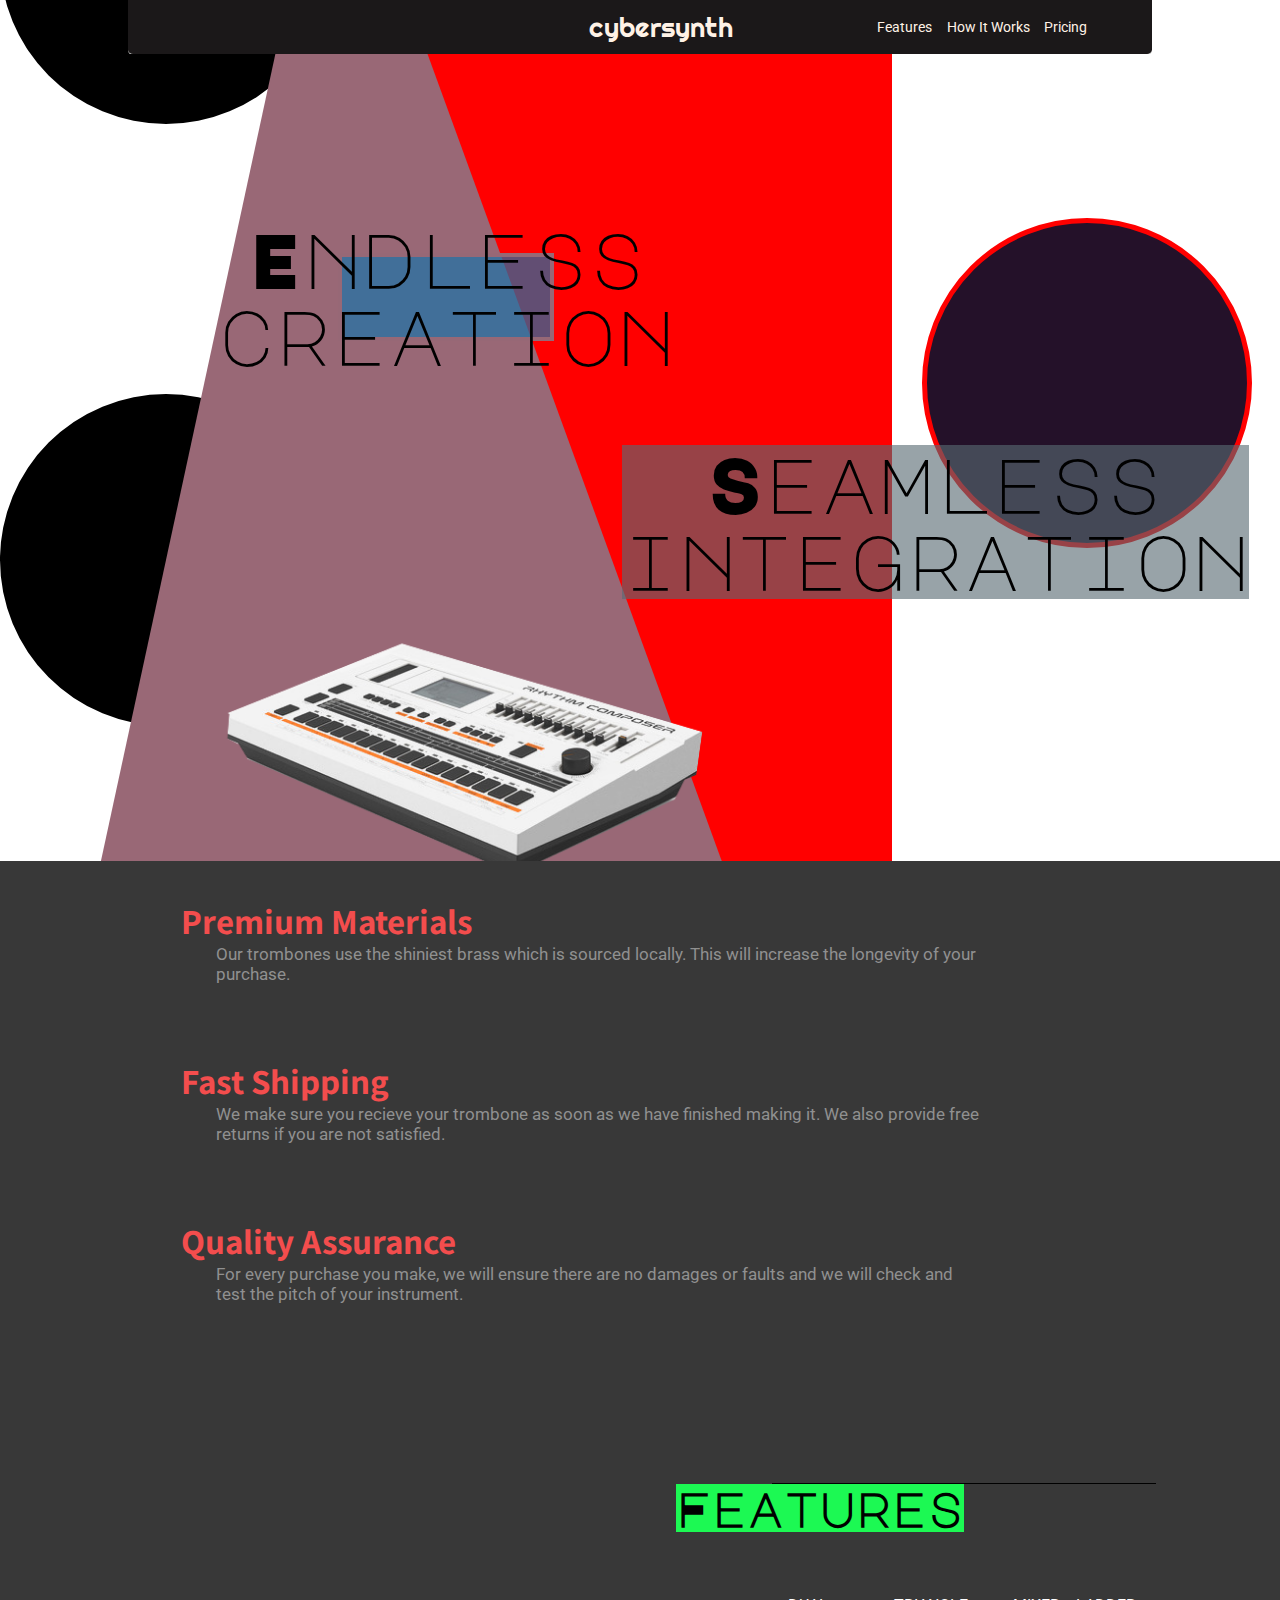
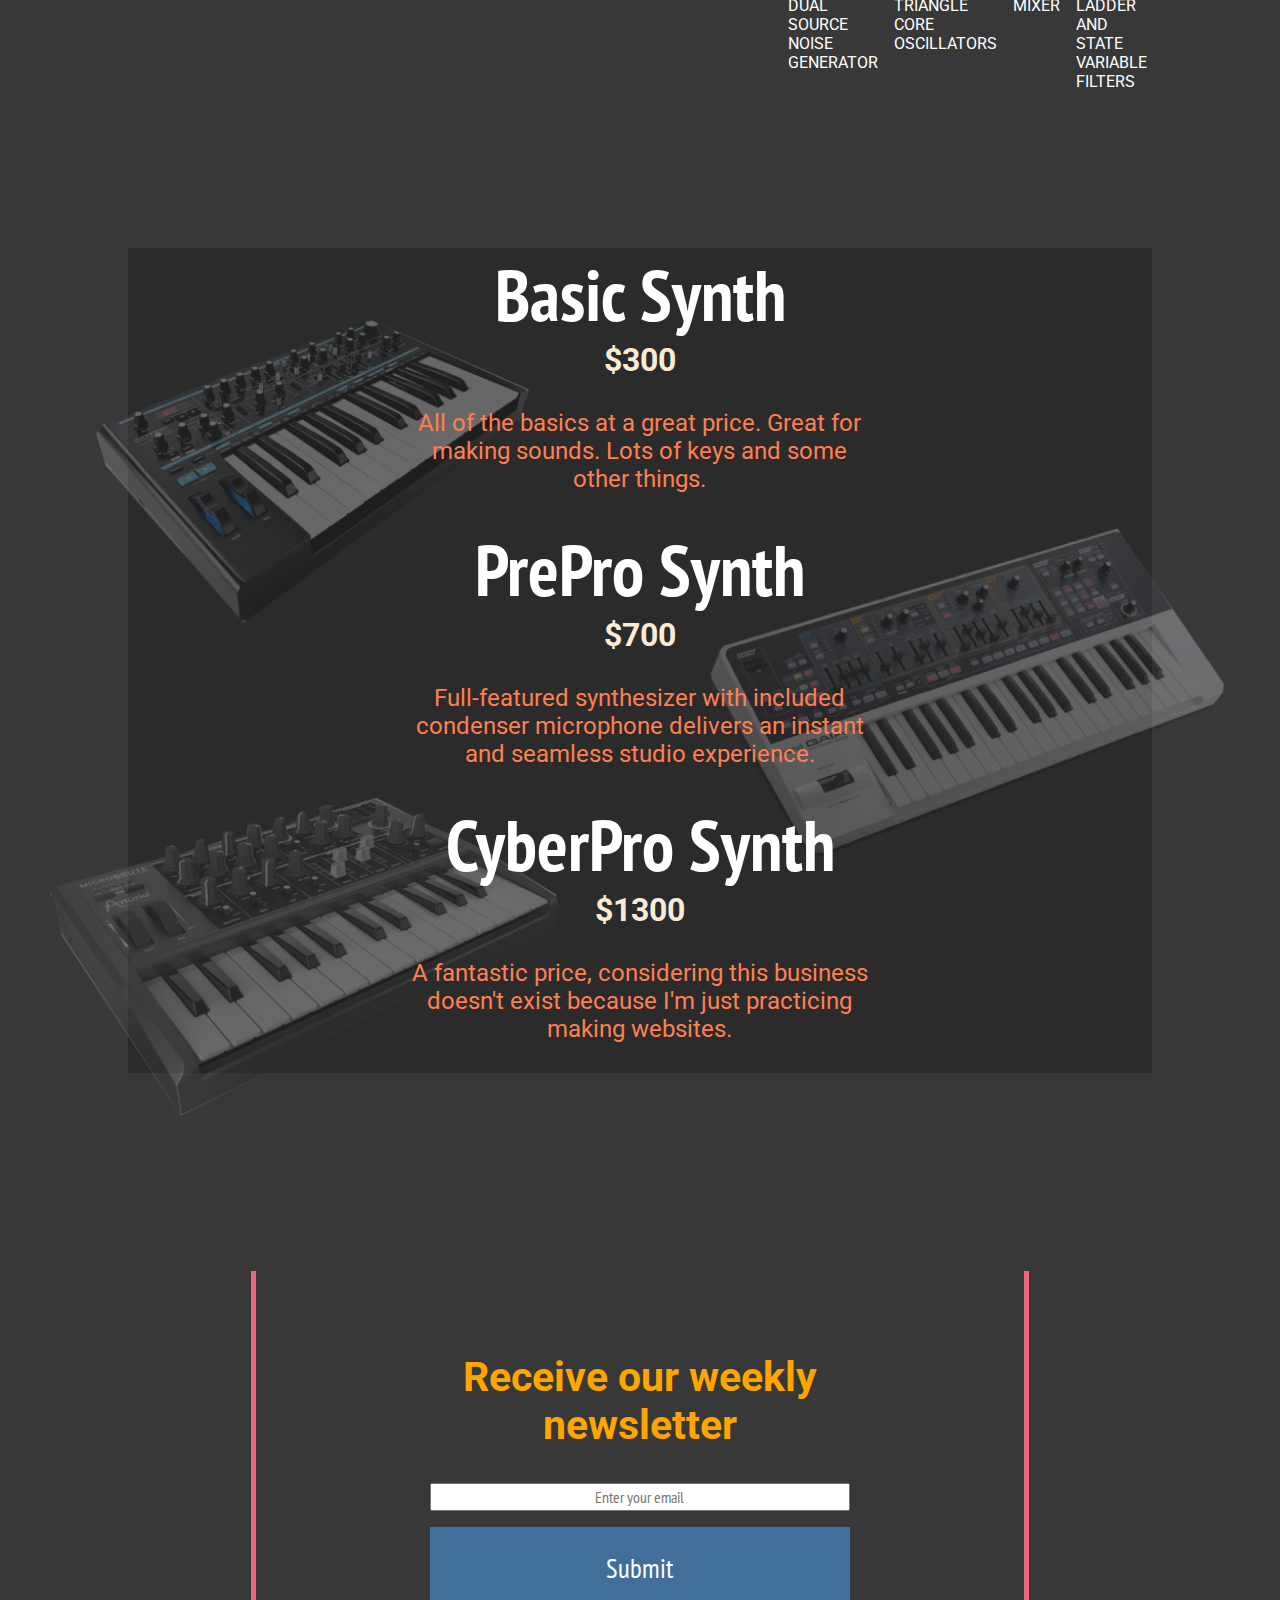
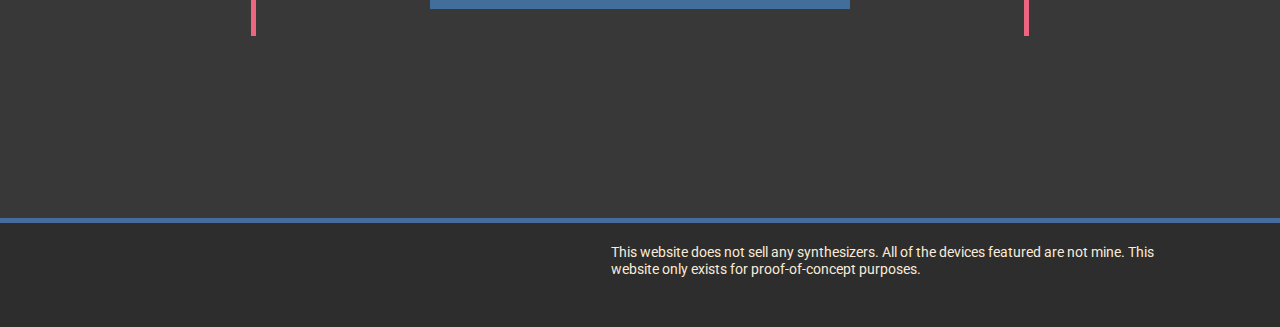
==== commit 426b51c1: "footer adjustment, added disclaimer" ====
--- a/index.html
+++ b/index.html
@@ -143,6 +143,6 @@
       <i class="fab fa-facebook"></i>
       <i class="fab fa-twitter"></i>
     </div>
-    <p id="footertext">This is a footer.</p>
+    <p id="footertext">This website does not sell any synthesizers. All of the devices featured are not mine. This website only exists for proof-of-concept purposes.</p>
   </footer>
 </body></html>--- a/styles.css
+++ b/styles.css
@@ -1,12 +1,11 @@
 body, html {
-   background-color: #white;
    margin: 0 auto;
 }
  a {
    color: #fff2e6;
    text-decoration: none;
 }
- btn {
+.btn {
    height: 2vw;
    width: 5vw;
    background-color: blue;
@@ -25,6 +24,7 @@
    height: 3.4em;
    position: fixed;
    z-index: 2;
+   overflow: hidden;
 }
  #header {
    margin: 0 auto;
@@ -42,6 +42,13 @@
    #header {
      width: 21.5em;
   }
+   body {
+  	background-color: #ff7c0c;
+  }
+ 
+   #topsection-bg {
+   	display: none;
+   }
    #header #header-img {
      display: none;
   }
@@ -59,12 +66,12 @@
   }
   .introbox3
   {
-  	margin-top: -2em;
+    margin-top: -2em;
   }
   #howitworks {
-  	display: block !important;
-  	  	height: 36em;
-  	margin-top: -6em;
+    display: block !important;
+        height: 36em;
+    margin-top: -6em;
   }
   #videotext {
 display:block;
@@ -72,11 +79,11 @@
 width:70%; 
 }
   #videotext-header h2 {
-  	font-family: "Major Mono Display";
-  	background-color: blue;
+    font-family: "Major Mono Display";
+    background-color: blue;
   }
   #features {
-  	margin-top:-4em;
+    margin-top:-4em;
   }
   #pricingsec{
   /* min-height: 71%; */
@@ -84,8 +91,9 @@
 }
 
 #video {
-	display: block;
-	margin: 0 auto;
+  display: block;
+  margin: 0 auto;
+  width: 100%;
 }
 }
  #logodiv {
@@ -124,7 +132,7 @@
    display: flex;
    flex-direction: row;
    width: 100%;
-   height: 99vh;
+   height: 85vh;
    justify-content: center;
    align-items: center;
    overflow: hidden;
@@ -134,21 +142,21 @@
   margin-top: -13em;
   width: 0;
   height: 0;
-  border-left: 47vh dotted black;
+  border-left: 26vw dotted black;
   border-right: 35em solid red;
   border-bottom: 120vw solid #996876;
+  position: fixed;
+  z-index: -10;
+}
+#bgsquare{
+  background-color: #241129;
+  border-radius: 50%;
+  border: 5px solid red;
+  height: 20em;
+  width: 20em;
+  right: 28px;
   position: absolute;
-  z-index: -10;
-}
-#bgsquare{
-	background-color: #241129;
-	border-radius: 50%;
-	border: 5px solid red;
-	height: 20em;
-	width: 20em;
-	right: 28px;
-	position: absolute;
-	z-index: -3;
+  z-index: 1;
 }
  @media (max-width: 600px) {
    #topsection {
@@ -157,15 +165,16 @@
      align-items: center;
      height: 50em;
      margin-bottom: -14em;
+     background-color: #000000eb;
   }
 }
  .mkttext-left
 {
-	  font-family: 'Major Mono Display', sans-serif;
+    font-family: 'Major Mono Display', sans-serif;
    font-size: 6vw;
    text-align: center;
      animation: color-change 2s infinite;
-     	font-size: 6vw;
+      font-size: 6vw;
 }
  .mkttext-right {
    font-family: 'Major Mono Display', sans-serif;
@@ -177,34 +186,35 @@
 }
 
 @keyframes color-change {
-	0% {color:#97e0be}
-	50%{color:#e0cd97}
-	100% {color:#97e0be}
+  0% {color:#97e0be}
+  50%{color:#e0cd97}
+  100% {color:#97e0be}
 }
 
 }
 
 
 @media (max-width: 600px) {
-	.mkttext-left, .mkttext-right {
-		color: black;
-		font-size: 4.5vw;
-	}
-}
- .introbox1 {margin-bottom: 19vh;margin-right: 4em;background-color: #1773a9ad;display: flex;width: 20em;height: 15em;display: flex;border: 4px solid #976876;align-items: center;justify-content: center;}
+  .mkttext-left, .mkttext-right {
+    color: black;
+    font-size: 4.5vw;
+  }
+}
+ .introbox1 {margin-bottom: 19vh;
+ 	z-index:2;margin-right: 4em;background-color: #1773a9ad;display: flex;width: 13em;height: 8em;height: 5em;isplay: flex;border: 4px solid #976876;align-items: center;justify-content: center;}
  @media (max-width: 600px) {
- 	.introbox1 {
- 		border-bottom: transparent;
- 		margin-bottom: -1em;
- 		margin-right: 0em;
- 	}
- 	.introbox3 {
- 		border-bottom: transparent;
- 		margin-top: -10em;
- 	}
- 	.mkttext-right {
- 		margin-top: -5em;
- 	}
+  .introbox1 {
+    border-bottom: transparent;
+    margin-bottom: -1em;
+    margin-right: 0em;
+  }
+  .introbox3 {
+    border-bottom: transparent;
+    margin-top: -10em;
+  }
+  .mkttext-right {
+    margin-top: -5em;
+  }
 
  }
  .introbox3 {
@@ -216,6 +226,7 @@
    align-items: center;
    justify-content: space-around;
    margin-top: 31vh;
+   z-index:2;
 }
  .introbox2 {
    display: flex;
@@ -226,12 +237,12 @@
    background-color: white;
 }
  #mainpic {
- 	top: 50%;
- 	width: 46%;
- 	left: 10em;
- 	max-height: 100%;
- 	position: absolute;
- 	z-index: -1;
+  top: 50%;
+  width: 46%;
+  left: 10em;
+  max-height: 100%;
+  position: absolute;
+  z-index: -1;
 }
  i {
    font-size: 6vw;
@@ -262,10 +273,14 @@
      font-size: 0.8em;
   }
    #mainpic {
-   	 	margin-top:0em;
-   	 	max-width: 100%;
-   	 	max-height: 100%;
-   	 	display: none;
+      /* margin-top:0em; */
+      position: relative;
+      top: 18em;
+      right: 0;
+      left: 0;
+      max-height: 100%;
+      /* display: none; */
+      z-index: 2;
    }
 }
  #features {
@@ -277,16 +292,16 @@
   padding-bottom: 2em;
 }
  .featuregrid {
- 	border-top: 1px solid gainsboro;
- 	border-radius: .4em;
- 	width: 100%;
- 	height: 10em;
- 	display: flex;
- 	flex-direction: row;
- 	align-items: center;
- 	justify-content: space-around;
- 	:
- 	background-color:
+  /* border-top: 1px solid gainsboro; */
+  border-radius: .4em;
+  width: 100%;
+  height: 10em;
+  display: flex;
+  flex-direction: row;
+  align-items: center;
+  justify-content: space-around;
+  :
+  background-color:
 }
  .icon {
    /* display: flex; */
@@ -308,30 +323,36 @@
    align-items: center;
    justify-content: space-around;
    background-color: #383838;
-   padding-top: 6em;
+   padding-top: 3em;
    padding-bottom: 6em;
    /* min-height: 100%; */
 }
 #videotext {
-	width: 30%;
-	margin-top: 2em;
-	height: 42%;
-	background-color: #383838;
-	border-top: 1px solid black;
+  width: 30%;
+  margin-top: 2em;
+  height: 42%;
+  background-color: #383838;
+  border-top: 1px solid black;
 }
 #videotext-header {
-	font-family: "major mono display";
-	font-size:4em;
-	margin-top: 3em;
-	position: relative;
-	top: 0em;
-	left: -2em;
-	background-color: #4d7156;
+  font-family: "major mono display";
+  font-size: 3rem;
+  margin-top: 3em;
+  position: relative;
+  top: 0em;
+  left: -2em;
+  width: 100%;
+  background-color: #1cf953;
 }
 #features-ul {
-	margin-top: 4em;
-	font-size: 1em;
-	padding-right: 4em;
+  /* flex-direction: column; */
+  margin-top: 4em;
+  font-size: 1em;
+  width: 81%;
+  padding-right: 4em;
+  color: white;
+  display: flex;
+  em; */
 }
  #pricingsec {
    display: flex;
@@ -343,35 +364,35 @@
    background-color: #383838;
 }
 .pricingimg {
-	width: 40vw;
-	position: absolute;
-	left: 50px;
-	opacity: 0.5;
+  width: 40vw;
+  position: absolute;
+  left: 50px;
+  opacity: 0.3;
 }
 .pricingimg2 {
-	right: 50px;
-	position:absolute;
-	width: 41vw;
-	opacity: 0.5;
+  right: 50px;
+  position:absolute;
+  width: 41vw;
+  opacity: 0.3;
 }
 .pricingdesc1 {
-	padding: 30px;
-	font-family: roboto;
-	font-size: 1.5em;
-	color: coral;
-	position: relative;
-	margin: 0 auto;
-	width: 45%;
-	/* background-color: green; */
+  padding: 30px;
+  font-family: roboto;
+  font-size: 1.5em;
+  color: coral;
+  position: relative;
+  margin: 0 auto;
+  width: 45%;
+  /* background-color: green; */
 }
 .pricingdesc2 {
-	padding: 30px;
-	font-family: roboto;
-	font-size: 1.5em;
-	color: coral;
-	position: relative;
-	margin: 0 auto;
-	width: 45%;
+  padding: 30px;
+  font-family: roboto;
+  font-size: 1.5em;
+  color: coral;
+  position: relative;
+  margin: 0 auto;
+  width: 45%;
 }
 
  @media (max-width: 600px) {
@@ -380,13 +401,13 @@
      /* height: 35em; */
   }
   .desccontainer {
-  	width: 80% !important;
+    width: 80% !important;
   }
 }
 @media (max-width: 400px) {
-	#pricingsec {
-		flex-direction: row;
-	}
+  #pricingsec {
+    flex-direction: row;
+  }
 }
  .titlecontainer {
    /* margin: 0 auto; */
@@ -414,14 +435,14 @@
 
  #fdec {
    width: 100%;
-   height: 1vw;
+   height: 5px;
    background-color: #446d9e;
    margin: 0 auto;
 }
  footer {
    width: 100%;
-   height: 2.5em;
-   background-color: #4a4a4a;
+   height: 6.5em;
+   background-color: #2d2d2d;
    display: flex;
    justify-content: space-around;
    align-items: center;
@@ -454,15 +475,16 @@
   font-family: pt sans narrow;
 }
 #email {
-	margin-bottom:1em;
-	font-size: .6em;
-	text-align: center;
+  margin-bottom:1em;
+  font-size: .6em;
+  text-align: center;
 }
 .btn {
-	height: 3em;
-	font-size: 1em;
-	color: white;
-	background-color: #426e9b;
+  height: 3em;
+  font-size: 1em;
+  color: white;
+  background-color: #426e9b;
+  border: none;
 }
  #form {
    display: flex;
@@ -478,30 +500,33 @@
    font-size: 1.2em;
 }
  #footertext {
+   color: antiquewhite;
    display: inline-block;
-   width: 9em;
-   border: 1px solid gray;
-   height: 1.4em;
+   width: 43%;
+   /* border: 1px solid gray; */
+   height: 60%;
+   font-family:roboto;
+   font-size: 0.9em;
 }
 
  @media (max-width: 600px) {
    .desccontainer h2 {
      font-size: 1.15em;
   }
+
+
+  
    .desccontainer h3 {
      font-size: 0.8em;
   }
    .desccontainer p {
      font-size: 1em;
   }
-  #topsection-bg {
-  	display: none;
-  }
   #features: {
-  	margin-top: -11em;
+    margin-top: -11em;
   }
   .icon {
-  	display: none;
+    display: none;
   }
 }
  
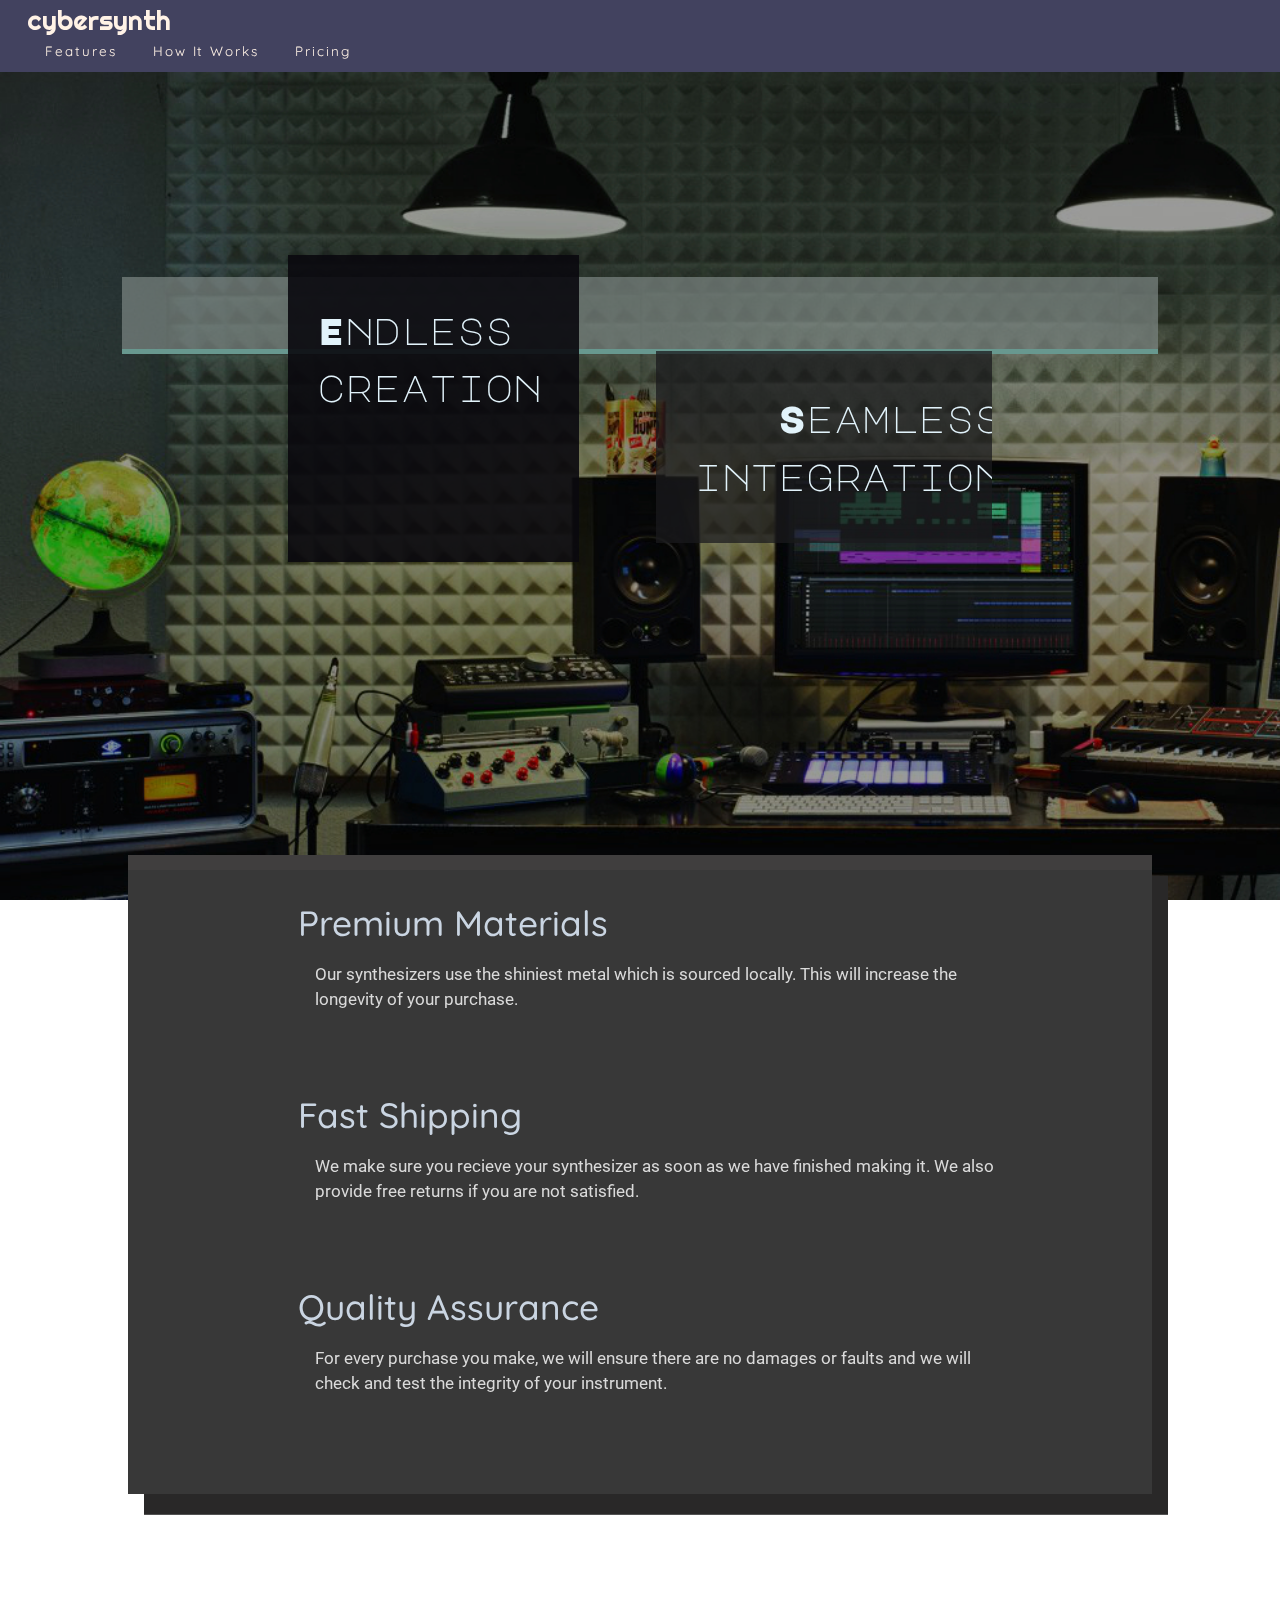
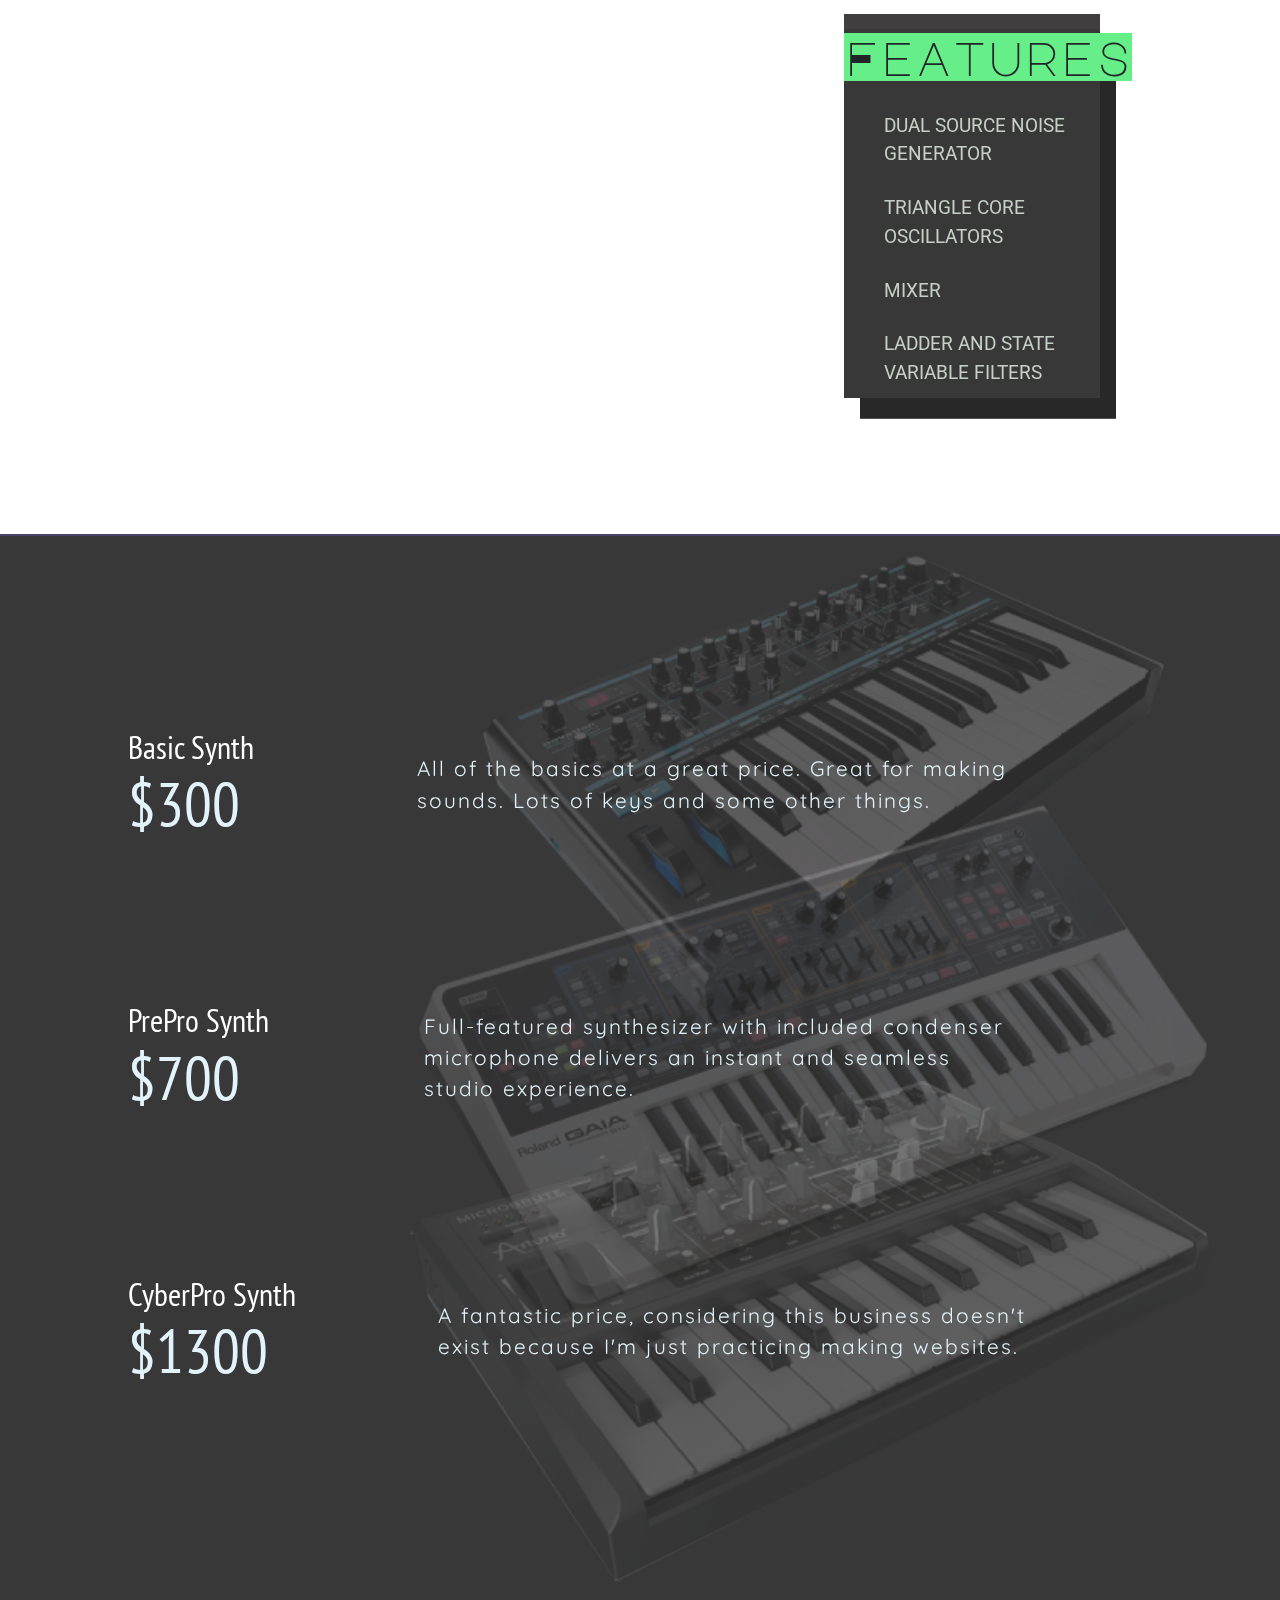
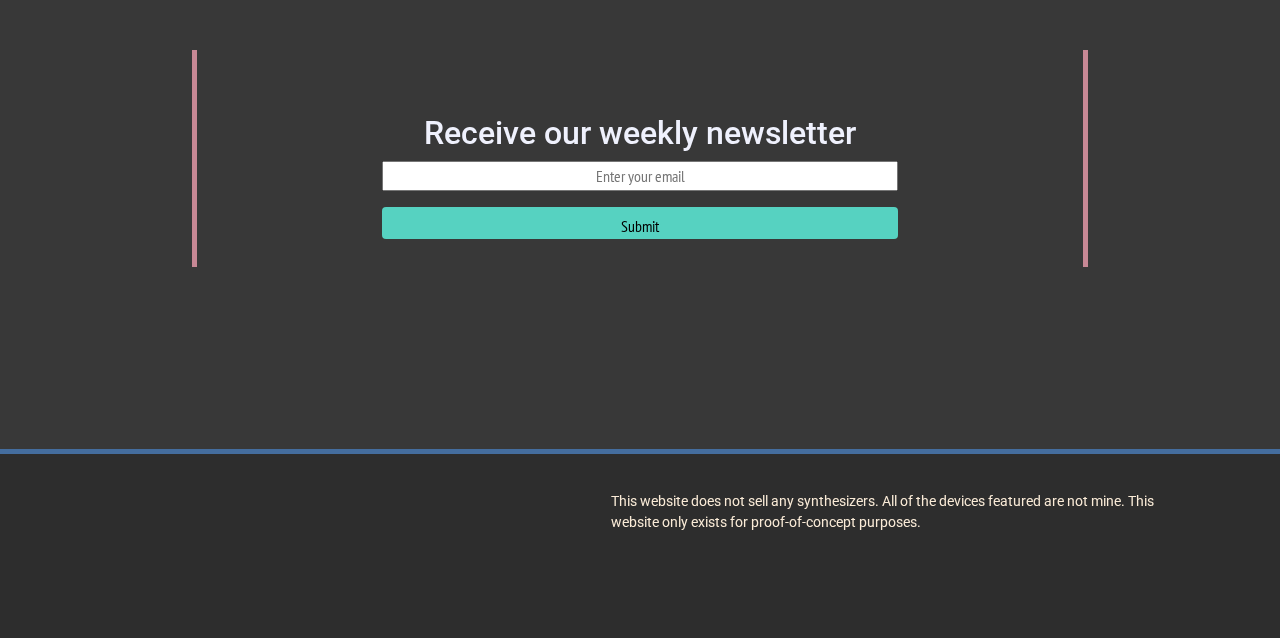
==== commit 80d84ebb: "background updates, jquery scripts" ====
--- a/index.html
+++ b/index.html
@@ -1,7 +1,7 @@
 <html><head>
   <title> Cybersynth</title>
   <meta name="viewport" content="width=device-width, initial-scale=1.0">
-
+<link rel="stylesheet" href="https://stackpath.bootstrapcdn.com/bootstrap/4.2.1/css/bootstrap.min.css">
   <link rel="stylesheet" type="text/css" href="styles.css">
   <link href="https://fonts.googleapis.com/css?family=Montserrat|Roboto" rel="stylesheet">
 <link href="https://fonts.googleapis.com/css?family=Notable|Righteous" rel="stylesheet">
@@ -10,19 +10,27 @@
 <link href="https://fonts.googleapis.com/css?family=PT+Sans+Narrow" rel="stylesheet">
 <link href="https://fonts.googleapis.com/css?family=Assistant" rel="stylesheet">
 <link href="https://fonts.googleapis.com/css?family=Chathura" rel="stylesheet">
+<link href="https://fonts.googleapis.com/css?family=Quicksand" rel="stylesheet">
+
+  <script
+  src="https://code.jquery.com/jquery-3.3.1.js"
+  integrity="sha256-2Kok7MbOyxpgUVvAk/HJ2jigOSYS2auK4Pfzbm7uH60="
+  crossorigin="anonymous"></script>
+  <script src="app.js"></script>
+
 
 </head>
 
-<body><div id="headercont"> 
+<body>
+  <div id="header-fade-bar"></div>
+  <div id="headercont"> 
     <header id="header">
-      <div id="logodiv">
-  
-      </div>
-      <p id="logotext"><a href="#"> cybersynth</a>
+      
+      <p id="logotext"><a id="logo-text" href="#"> cybersynth</a>
       </p>
-      <nav id="nav-bar">
+     
         <ul>
-          <li> <a class="nav-link" href="#features">Features</a></li>
+          <li class="nav-link"> <a class="nav-link" href="#features">Features</a></li>
           <li><a class=" nav-link" href="#howitworks">How It Works</a></li>
           <li><a class="nav-link" href="#pricingsec">Pricing</a></li>
         </ul>
@@ -44,7 +52,6 @@
     <p class="mkttext-right">Seamless integration</p>
    </div>
   </div>
-
 <section id="features">
   <div class="featuregrid">
         <div class="icon">
@@ -52,7 +59,7 @@
          </div>
     <div class="dcontainer">
     <h2 class="featitle">Premium Materials</h2>
-    <p class="featuredesc">Our trombones use the shiniest brass which is sourced locally. This will increase the longevity of your purchase.
+    <p class="featuredesc">Our synthesizers use the shiniest metal which is sourced locally. This will increase the longevity of your purchase.
     </p>
     </div>
   </div>
@@ -63,7 +70,7 @@
     </div>
     <div class="dcontainer">
       <h2 class="featitle">Fast Shipping</h2>
-      <p class="featuredesc">We make sure you recieve your trombone as soon as we have finished making it. We also provide free returns if you are not satisfied.
+      <p class="featuredesc">We make sure you recieve your synthesizer as soon as we have finished making it. We also provide free returns if you are not satisfied.
      </p>
     </div>
  </div>
@@ -74,7 +81,7 @@
   </div>
    <div class="dcontainer">
     <h2 class="featitle">Quality Assurance</h2>
-    <p class="featuredesc">For every purchase you make, we will ensure there are no damages or faults and we will check and test the pitch of your instrument.</p>
+    <p class="featuredesc">For every purchase you make, we will ensure there are no damages or faults and we will check and test the integrity of your instrument.</p>
    </div>
 </div>
 
@@ -97,33 +104,35 @@
     <img class ="pricingimg" src="synth1png.png">
     <div class="titlecontainer">
     <h2>Basic Synth</h2>
+        <h3>$300</h3>
+
     </div>
-    <h3>$300</h3>
-      <p class="pricingdesc1">All of the basics at a great price. Great for making sounds. Lots of keys and some other things.</p>
+      <p class="pricingdesc">All of the basics at a great price. Great for making sounds. Lots of keys and some other things.</p>
    </div>
       
 <div class="desccontainer">
-  <img class ="pricingimg2" src="synth2png.png">
+  <img class ="pricingimg" src="synth2png.png">
    <div class="titlecontainer">
     <h2>PrePro Synth</h2>
+        <h3>$700</h3>
+
     </div>
-    <h3>$700</h3>
-      <p class="pricingdesc2">Full-featured synthesizer with included condenser microphone delivers an instant and seamless studio experience.</p>
+      <p class="pricingdesc">Full-featured synthesizer with included condenser microphone delivers an instant and seamless studio experience.</p>
    </div>
       
       <div class="desccontainer">
         <img class ="pricingimg" src="synth3png.png">
     <div class="titlecontainer">
     <h2>CyberPro Synth</h2>
+        <h3>$1300</h3>
+
     </div>
-    <h3>$1300</h3>
-      <p class="pricingdesc1">A fantastic price, considering this business doesn't exist because I'm just practicing making websites.</p>
+      <p class="pricingdesc">A fantastic price, considering this business doesn't exist because I'm just practicing making websites.</p>
    </div>
     
   
 </section>
 
-        
 <section id="signup">
   <div id="emailwrapper">
     <h2> Receive our weekly newsletter</h2>
--- a/styles.css
+++ b/styles.css
@@ -5,79 +5,90 @@
    color: #fff2e6;
    text-decoration: none;
 }
-.btn {
-   height: 2vw;
-   width: 5vw;
-   background-color: blue;
-}
- h2 {margin-top: 2em;display: inline;}
- .featitle {margin: 0;font-family: "Assistant";}
-c p, h3 {
-   font-family: "roboto";
-   color: antiquewhite;
-   display: inline-block;
-   font-size: 2em;
+li {
+  list-style: none;
+}
+
+ h2 {
+  margin-top: 2em;
+  display: inline;
+}
+ .featitle {
+  margin: 0;font-family: "Assistant";
+}
+
+ p, h3 {
+   /* font-family: "roboto"; */
+   color: #e2f3fb;
+   font-size: 1.3em;
    margin: 0;
+}
+#header-fade-bar 
+{
+  position:fixed;
+  width:100%;
+  z-index: 2;
+  height: 4.5em;
+  background-color: #42425f;
 }
  #headercont {
    width: 100%;
    height: 3.4em;
    position: fixed;
    z-index: 2;
-   overflow: hidden;
+}
 }
  #header {
    margin: 0 auto;
-   width: 80%;
-   background-color: #1b1819;
+   width: 54%;
+   background-color: linear-gradient(black);
    height: 3.4em;
    display: flex;
-   border-bottom: .04em solid white;
-   justify-content: space-around;
-   align-items: center;
-   border-bottom-left-radius: 5px;
+   align-items: center;
+   align-items: safe;
    border-bottom-right-radius: 5px;
-}
- @media (max-width: 800px) {
-   #header {
-     width: 21.5em;
-  }
-   body {
-  	background-color: #ff7c0c;
-  }
- 
-   #topsection-bg {
-   	display: none;
-   }
-   #header #header-img {
-     display: none;
-  }
-   #header #logotext {
-     font-size: 1.3em;
-     position: relative;
-     left: -14px;
-  }
-   #header ul {
-     right: 10px;
+ }
+
+
+    #header ul {
      position: relative;
      font-size: 0.67em;
-     flex-wrap: nowrap;
-     width: 200px;
+     font-size: .6em;
+     width: 43vw;
+     display:flex;
+     margin: 0;
+     width:100%;
+     font-family: "Quicksand";
+     letter-spacing: .2em;
+  }
+ #nav-bar {
+  display:flex;
+  justify-content:center;
+  align-items: center;
+ }
+ .nav-link {
+  padding: 0;
+ }
+
+  #headercont{
+    z-index: 3;
+  }
+    #header #header-img {
+     display: none;
   }
   .introbox3
   {
     margin-top: -2em;
+    width: 13em;
+    margin-left: 2em;
   }
   #howitworks {
-    display: block !important;
-        height: 36em;
+    height: 36em;
     margin-top: -6em;
   }
   #videotext {
-display:block;
-margin: 0 auto;
-width:70%; 
-}
+    width:70%;
+  }
   #videotext-header h2 {
     font-family: "Major Mono Display";
     background-color: blue;
@@ -86,39 +97,41 @@
     margin-top:-4em;
   }
   #pricingsec{
-  /* min-height: 71%; */
-  /* margin-bottom: 3em; */
 }
 
 #video {
-  display: block;
   margin: 0 auto;
-  width: 100%;
-}
+  margin: 1em;
 }
  #logodiv {
-   width: 15vw;
-   margin-left: 7vw;
-}
- ul {
-   display: flex;
-   flex-direction: row;
-   justify-content: space-around;
-   list-style: none;
-   font-family: "roboto";
-   font-size: 0.9em;
-   padding: 0;
-}
+  margin:0;
+}
+
+  #header li {
+    font-size:1.4em;
+    padding-left: .4em;
+    padding-right: 2.4vw;
+    }
+
+#features-ul li {
+  padding-top: 1.3em;
+  color: #c6d0c6;
+  font-size: 1.2em;
+}
+a {
+  padding-left:1em;
+}
+
  #logotext {
    font-family: 'Righteous', sans-serif;
    font-size: 1.7em;
+   border-bottom: 2em;
    color: #fff2e6;
    border-radius: 2px;
    margin-left: -15px;
-}
- li {
-   margin-left: 1em;
-}
+   margin: 0;
+}
+ 
  #header-img {
    width: 3vw;
    height: 3vw;
@@ -130,59 +143,65 @@
 }
  #topsection {
    display: flex;
-   flex-direction: row;
-   width: 100%;
-   height: 85vh;
+   padding-top: 5em;
+   height: 95vh;
    justify-content: center;
    align-items: center;
    overflow: hidden;
+   font-size: 3vw;
+   max-width: 704px;
+   z-index:;
+   margin: 0 auto;
 }
 
 #topsection-bg {
-  margin-top: -13em;
-  width: 0;
-  height: 0;
-  border-left: 26vw dotted black;
-  border-right: 35em solid red;
-  border-bottom: 120vw solid #996876;
+  background-size: 140%;
+  background-repeat:no-repeat;
+  background-image: url("bg.jpg");
+  width: 100%;
+  height: 100%;
   position: fixed;
-  z-index: -10;
+  z-index: -1;
 }
 #bgsquare{
-  background-color: #241129;
-  border-radius: 50%;
-  border: 5px solid red;
-  height: 20em;
-  width: 20em;
-  right: 28px;
+  background-color: #7e8885b0;
+  height: 2em;
+  border-radius: 0%;
+  border-bottom: 5px solid #68988f;
+  width: 27em;
+  /* right: 28px; */
+  top: 277px;
   position: absolute;
-  z-index: 1;
-}
- @media (max-width: 600px) {
-   #topsection {
-     flex-direction: column;
-     justify-content: center;
-     align-items: center;
-     height: 50em;
-     margin-bottom: -14em;
-     background-color: #000000eb;
-  }
-}
+  z-index: -1;
+}
+
  .mkttext-left
 {
     font-family: 'Major Mono Display', sans-serif;
-   font-size: 6vw;
-   text-align: center;
-     animation: color-change 2s infinite;
-      font-size: 6vw;
+    margin-top: 1.2em;
+    font-size: 1em;
+    animation: color-change 2s infinite;
+    margin-left: 1em;
+    padding-left: 1em;
+    padding-right: 1em;
 }
  .mkttext-right {
    font-family: 'Major Mono Display', sans-serif;
    font-size: 6vw;
-   text-align: center;
    animation: color-change 2s infinite;
-   font-size: 6vw;
-   background-color: #586b739e;
+   font-size: 1em;
+   /* border-radius: 3%; */
+   background-color: #1a1a1dbd;
+   margin-top: -2em;
+   margin-right: 3em;
+}
+
+p.mkttext-right {
+    padding-top: 1em;
+    padding-bottom: 1em;
+    padding-left: 1em;
+    padding-right: 1em;
+    text-align: right;
 }
 
 @keyframes color-change {
@@ -191,41 +210,96 @@
   100% {color:#97e0be}
 }
 
-}
-
-
-@media (max-width: 600px) {
-  .mkttext-left, .mkttext-right {
-    color: black;
-    font-size: 4.5vw;
-  }
-}
- .introbox1 {margin-bottom: 19vh;
- 	z-index:2;margin-right: 4em;background-color: #1773a9ad;display: flex;width: 13em;height: 8em;height: 5em;isplay: flex;border: 4px solid #976876;align-items: center;justify-content: center;}
- @media (max-width: 600px) {
+
+ .introbox1 {
+  /* z-index:2; */
+  background-color: #0a090ee6;
+  display: flex;
+  /* border-radius: 4%; */
+  width: 12em;
+  height: 8em;
+  margin-bottom: 6em;
+  margin-left: 3em;
+  }
+ @media screen and (max-width: 745px) {
   .introbox1 {
     border-bottom: transparent;
-    margin-bottom: -1em;
+    margin-bottom: -3em;
     margin-right: 0em;
-  }
+    margin-top:4em;
+    font-size: 1.6em;
+    /* background-color: transparent; */
+  }
+    #topsection-bg {
+  background-size: 350%;
+}
+#topsection{
+  height:65vh;
+}
+    .icon {
+   display: none;
+  }
+
   .introbox3 {
     border-bottom: transparent;
     margin-top: -10em;
-  }
-  .mkttext-right {
-    margin-top: -5em;
+    font-size: 1.3em;
+  }
+  #howitworks {
+    height:46em;
   }
 
  }
+
+
+
+@media screen and (max-width: 400px) {
+  #pricingsec {
+    flex-direction: row;
+  }
+}
+ @media screen and (max-width: 1024px) {
+
+   #header {
+     width: 100%;
+     height: 5em;
+     z-index: 4;
+  }
+
+  
+}
+
+ @media screen and (max-width: 600px) {
+   .desccontainer h2 {
+     /* font-size: 1.15em; */
+  }
+#howitworks {
+  flex-direction:column;
+}
+
+   .desccontainer h3 {
+     font-size: 0.8em;
+     /* position: absolute; */
+     /* left: 22em; */
+}
+  }
+   .desccontainer p {
+     font-size: 1.3em;
+  }
+  #features: {
+    margin-top: -11em;
+  }
+}
+
  .introbox3 {
    display: flex;
-   margin-left: 0.2em;
    width: 20em;
    height: 15em;
    display: flex;
    align-items: center;
    justify-content: space-around;
-   margin-top: 31vh;
+   margin-top: 46vh;
+   text-shadow: 0.3em 0em #52187d;
    z-index:2;
 }
  .introbox2 {
@@ -237,15 +311,16 @@
    background-color: white;
 }
  #mainpic {
+  display: none;
   top: 50%;
-  width: 46%;
-  left: 10em;
+  width: 40%;
+  left: 3em;
   max-height: 100%;
   position: absolute;
   z-index: -1;
 }
- i {
-   font-size: 6vw;
+
+
 }
  .dcontainer {
    width: 60%;
@@ -254,47 +329,53 @@
 }
 .dcontainer h2 {
   font-size: 2.2em;
-  color: #f34d4d;
-  margin-left: -1em;
-}
+  color: #cad5e2;
+  /* margin-left: -1em; */
+  font-family: quicksand;
+}
+
 
 .dcontainer p {
   font-family: roboto;
   margin: 0;
+  padding: 1em;
   font-size: 17px;
-  color: #909090;
-}
-
- @media (max-width: 600px) {
+  color: #dadada;
+}
+
+ @media screen and (max-width: 600px) {
    .dcontainer h2 {
      font-size: 1.6em;
   }
    .dcontainer p {
-     font-size: 0.8em;
+     font-size: 1em;
   }
    #mainpic {
-      /* margin-top:0em; */
       position: relative;
       top: 18em;
       right: 0;
       left: 0;
       max-height: 100%;
-      /* display: none; */
       z-index: 2;
    }
 }
  #features {
   flex-direction: column;
   align-items: flex-end;
-  margin-top: 6em;
   align-items: center;
   background-color: #383838;
   padding-bottom: 2em;
+  width: 80%;
+  margin: 0 auto;
+  box-shadow: 1em 1.3em #292828;
+  border-top: 15px solid #403e3e;
 }
  .featuregrid {
-  /* border-top: 1px solid gainsboro; */
   border-radius: .4em;
-  width: 100%;
+  width: 73%;
+  margin: 0 auto;
+  margin-top: 1em;
+  margin-bottom: 2em;
   height: 10em;
   display: flex;
   flex-direction: row;
@@ -304,133 +385,73 @@
   background-color:
 }
  .icon {
-   /* display: flex; */
-   /* align-items: center; */
-   /* justify-content: center; */
-   position: absolute;
-   left: 6em;
-   /* margin: 10px 3em; */
- */
    padding-right:;
    color: gray;
+   padding-right: 1em;
+   font-size: 2em;
 }
  #howitworks {
-   width: 100%;
-   /* height: 100%; */
-   /* margin: 0 auto; */
-   flex-direction: row;
+   width: 90%;
    display: flex;
    align-items: center;
    justify-content: space-around;
-   background-color: #383838;
    padding-top: 3em;
-   padding-bottom: 6em;
-   /* min-height: 100%; */
+   margin: 0 auto;
+   margin-bottom: 2em;
 }
 #videotext {
-  width: 30%;
-  margin-top: 2em;
-  height: 42%;
+  width: 16em;
+  height: 24em;
   background-color: #383838;
-  border-top: 1px solid black;
+  box-shadow: 1em 1.3em #292828;
+  border-top: 15px solid #403e3e;
 }
 #videotext-header {
   font-family: "major mono display";
   font-size: 3rem;
-  margin-top: 3em;
-  position: relative;
   top: 0em;
   left: -2em;
   width: 100%;
-  background-color: #1cf953;
+  background-color: #66ef88;
 }
 #features-ul {
-  /* flex-direction: column; */
-  margin-top: 4em;
+  flex-direction: column;
   font-size: 1em;
-  width: 81%;
-  padding-right: 4em;
+
   color: white;
   display: flex;
-  em; */
 }
  #pricingsec {
    display: flex;
-   padding-top: 1em;
+   padding-top: 6em;
    flex-direction: column;
    align-items: center;
+   color: whitesmoke;
    justify-content: space-around;
-   /* padding-bottom: 18vh; */
    background-color: #383838;
+   border-top: 2px solid #45456b;
+   margin-top: 4em;
 }
 .pricingimg {
-  width: 40vw;
+  width: 63vw;
   position: absolute;
-  left: 50px;
-  opacity: 0.3;
-}
-.pricingimg2 {
-  right: 50px;
-  position:absolute;
-  width: 41vw;
-  opacity: 0.3;
-}
-.pricingdesc1 {
-  padding: 30px;
-  font-family: roboto;
-  font-size: 1.5em;
-  color: coral;
-  position: relative;
-  margin: 0 auto;
-  width: 45%;
-  /* background-color: green; */
-}
-.pricingdesc2 {
-  padding: 30px;
-  font-family: roboto;
-  font-size: 1.5em;
-  color: coral;
-  position: relative;
-  margin: 0 auto;
-  width: 45%;
-}
-
- @media (max-width: 600px) {
-   #pricingsec {
-     flex-direction: column !important;
-     /* height: 35em; */
-  }
-  .desccontainer {
-    width: 80% !important;
-  }
-}
-@media (max-width: 400px) {
-  #pricingsec {
-    flex-direction: row;
-  }
-}
- .titlecontainer {
-   /* margin: 0 auto; */
-   /* position: relative; */
-   /* right: -3em; */ */
-   width: 100%;
-   position: relative;
-   /* background-color: #fccaa640; */
-   font-family: "pt sans narrow";
-   font-size: 3em;
-   color: white;
-}
+  right: 4em;
+  opacity: 0.2;
+}
+
+.pricingdesc {font-family: quicksand;font-size: 1.5em;position: relative;width: 48vw;margin: 0 auto;letter-spacing: 2px;padding-left: 1em;}
+
+
+ .titlecontainer {/* width: 23%; */position: relative;font-family: "pt sans narrow";font-size: 3em;color: white;}
  .desccontainer {
+   /* display: inline-block; */
    width: 80%;
-   display: inline-block;
-   em; */
-   /* border-top: solid black 0.4px; */
-   width: 12em;
-   text-align: center;
-   t-align: center;
-   background-color: #2b2b2b;
-   :
-   margin-bottom: 12em
+   display: flex;
+   align-items: center;
+   flex-direction: row;
+   /* text-align: center; */
+   margin-top: 6em;
+   margin-bottom: 4em;
 }
 
  #fdec {
@@ -441,7 +462,7 @@
 }
  footer {
    width: 100%;
-   height: 6.5em;
+   height: 11.5em;
    background-color: #2d2d2d;
    display: flex;
    justify-content: space-around;
@@ -459,33 +480,36 @@
   margin-bottom: 8vw;
   padding-left: 10vw;
   padding-right: 10vw;
-  border-left: 5px solid #ed6581;
-  border-right: 5px solid #ed6581;
+  border-left: 5px solid #c78895;
+  border-right: 5px solid #c78895;
   display: flex;
   flex-direction: column;
-  width: 40%;
+  width: 70%;
   text-align: center;
   font-family: roboto;
   font-size: 1.7em;
-  color: orange;
+  color: #eff1fd;
 }
  #email, #submit {
   margin: 0 auto;
   width: 82%;
   font-family: pt sans narrow;
 }
+.btn {
+  background-color: #56d2c1;
+  height:2em;
+  width:40%;
+  color:black;
+}
+.btn:hover {
+  background-color:purple;
+}
 #email {
   margin-bottom:1em;
   font-size: .6em;
   text-align: center;
 }
-.btn {
-  height: 3em;
-  font-size: 1em;
-  color: white;
-  background-color: #426e9b;
-  border: none;
-}
+
  #form {
    display: flex;
    flex-direction: column;
@@ -503,30 +527,9 @@
    color: antiquewhite;
    display: inline-block;
    width: 43%;
-   /* border: 1px solid gray; */
    height: 60%;
    font-family:roboto;
    font-size: 0.9em;
 }
 
- @media (max-width: 600px) {
-   .desccontainer h2 {
-     font-size: 1.15em;
-  }
-
-
-  
-   .desccontainer h3 {
-     font-size: 0.8em;
-  }
-   .desccontainer p {
-     font-size: 1em;
-  }
-  #features: {
-    margin-top: -11em;
-  }
-  .icon {
-    display: none;
-  }
-}
- 
+
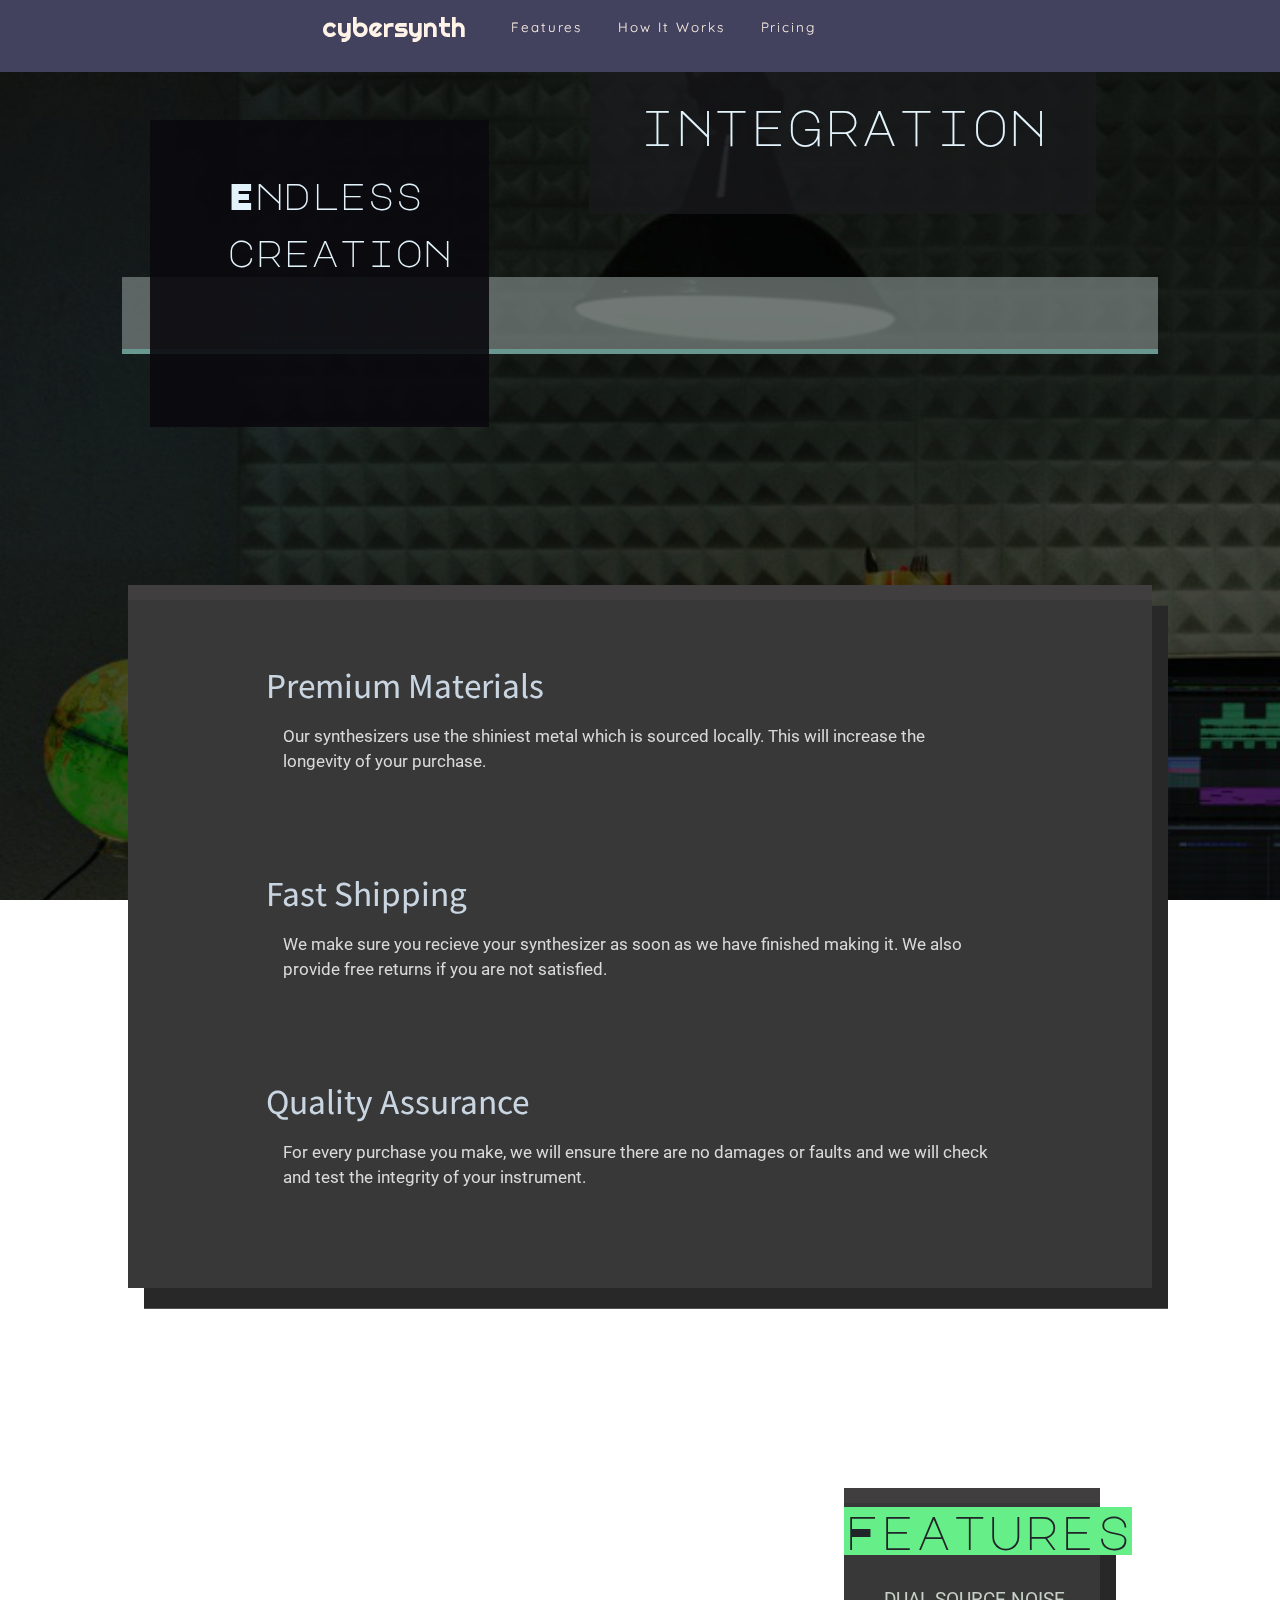
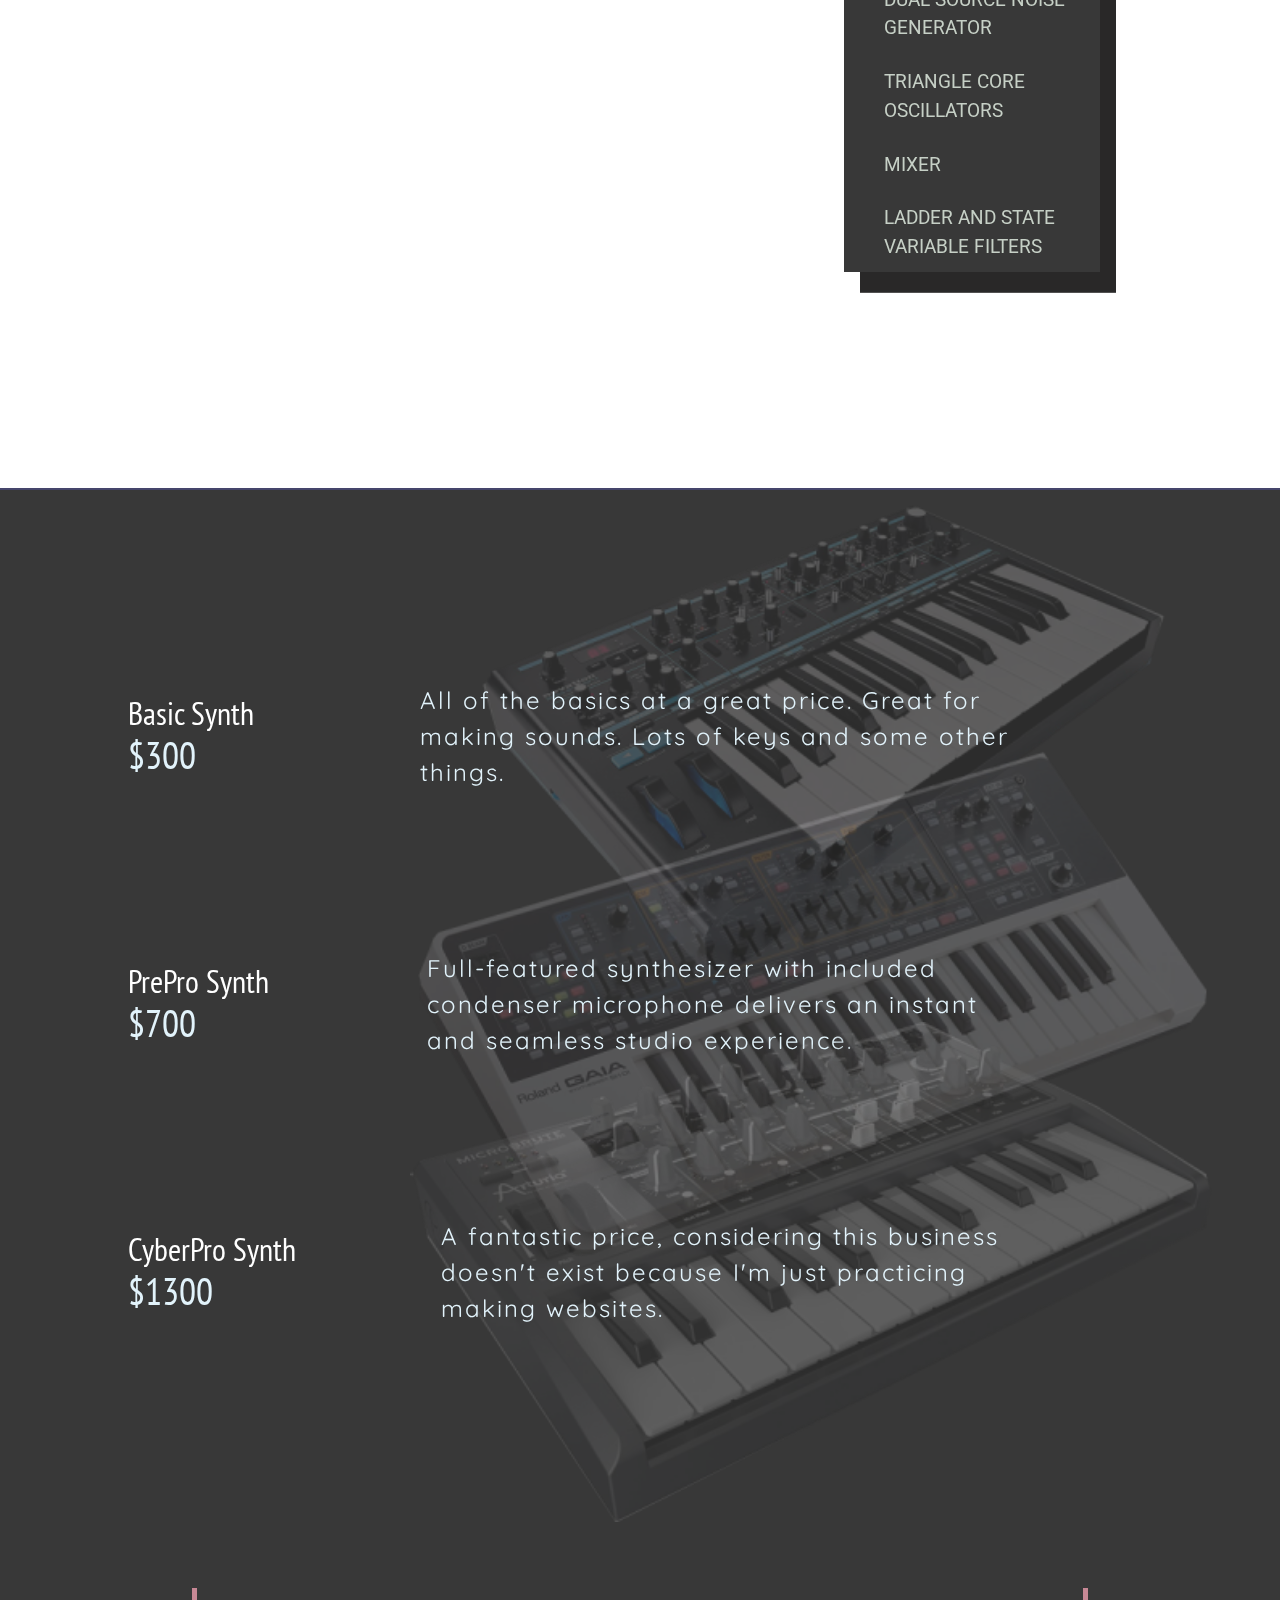
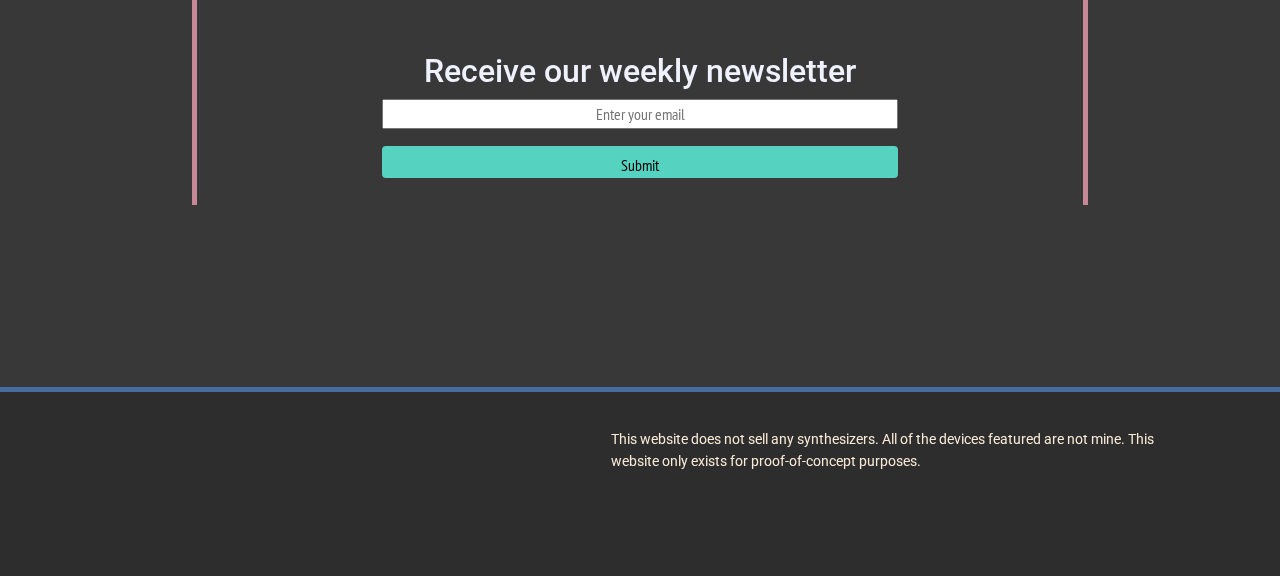
==== commit 5af0b558: "Initial unjankening of CSS - beautified for legibility" ====
--- a/index.html
+++ b/index.html
@@ -1,7 +1,8 @@
-<html><head>
+<html>
+  <head>
   <title> Cybersynth</title>
   <meta name="viewport" content="width=device-width, initial-scale=1.0">
-<link rel="stylesheet" href="https://stackpath.bootstrapcdn.com/bootstrap/4.2.1/css/bootstrap.min.css">
+  <link rel="stylesheet" href="https://stackpath.bootstrapcdn.com/bootstrap/4.2.1/css/bootstrap.min.css">
   <link rel="stylesheet" type="text/css" href="styles.css">
   <link href="https://fonts.googleapis.com/css?family=Montserrat|Roboto" rel="stylesheet">
 <link href="https://fonts.googleapis.com/css?family=Notable|Righteous" rel="stylesheet">
--- a/styles.css
+++ b/styles.css
@@ -1,316 +1,280 @@
-body, html {
-   margin: 0 auto;
-}
- a {
-   color: #fff2e6;
-   text-decoration: none;
+body,
+html {
+  margin: 0 auto;
+}
+a {
+  color: #fff2e6;
+  text-decoration: none;
 }
 li {
   list-style: none;
 }
-
- h2 {
+h2 {
   margin-top: 2em;
   display: inline;
 }
- .featitle {
-  margin: 0;font-family: "Assistant";
-}
-
- p, h3 {
-   /* font-family: "roboto"; */
-   color: #e2f3fb;
-   font-size: 1.3em;
-   margin: 0;
-}
-#header-fade-bar 
-{
-  position:fixed;
-  width:100%;
+.featitle {
+  margin: 0;
+  font-family: "Assistant";
+}
+p, h3 {
+  color: #e2f3fb;
+  font-size: 1.3em;
+  margin: 0;
+}
+#header-fade-bar {
+  position: fixed;
+  width: 100%;
   z-index: 2;
   height: 4.5em;
   background-color: #42425f;
 }
- #headercont {
-   width: 100%;
-   height: 3.4em;
-   position: fixed;
-   z-index: 2;
-}
-}
- #header {
-   margin: 0 auto;
-   width: 54%;
-   background-color: linear-gradient(black);
-   height: 3.4em;
-   display: flex;
-   align-items: center;
-   align-items: safe;
-   border-bottom-right-radius: 5px;
- }
-
-
-    #header ul {
-     position: relative;
-     font-size: 0.67em;
-     font-size: .6em;
-     width: 43vw;
-     display:flex;
-     margin: 0;
-     width:100%;
-     font-family: "Quicksand";
-     letter-spacing: .2em;
-  }
- #nav-bar {
-  display:flex;
-  justify-content:center;
-  align-items: center;
- }
- .nav-link {
+#headercont {
+  width: 100%;
+  height: 3.4em;
+  position: fixed;
+  z-index: 2;
+}
+#header {
+  margin: 0 auto;
+  width: 54%;
+  background-color: linear-gradient(black);
+  height: 3.4em;
+  display: flex;
+  align-items: center;
+  align-items: safe;
+  border-bottom-right-radius: 5px;
+}
+#header ul {
+  position: relative;
+  font-size: 0.67em;
+  font-size: .6em;
+  width: 43vw;
+  display: flex;
+  margin: 0;
+  width: 100%;
+  font-family: "Quicksand";
+  letter-spacing: .2em;
+}
+#nav-bar {
+  display: flex;
+  justify-content: center;
+  align-items: center;
+}
+.nav-link {
   padding: 0;
- }
-
-  #headercont{
-    z-index: 3;
-  }
-    #header #header-img {
-     display: none;
-  }
-  .introbox3
-  {
-    margin-top: -2em;
-    width: 13em;
-    margin-left: 2em;
-  }
-  #howitworks {
-    height: 36em;
-    margin-top: -6em;
-  }
-  #videotext {
-    width:70%;
-  }
-  #videotext-header h2 {
-    font-family: "Major Mono Display";
-    background-color: blue;
-  }
-  #features {
-    margin-top:-4em;
-  }
-  #pricingsec{
-}
-
+}
+#headercont {
+  z-index: 3;
+}
+#header #header-img {
+  display: none;
+}
+.introbox3 {
+  margin-top: -2em;
+  /* width: 13em; */
+  
+  margin-left: 2em;
+}
+#howitworks {
+  height: 36em;
+  margin-top: -6em;
+}
+#videotext {
+  width: 70%;
+}
+#videotext-header h2 {
+  font-family: "Major Mono Display";
+  background-color: blue;
+}
+#features {
+  margin-top: -4em;
+}
+#pricingsec {}
 #video {
   margin: 0 auto;
   margin: 1em;
 }
- #logodiv {
-  margin:0;
-}
-
-  #header li {
-    font-size:1.4em;
-    padding-left: .4em;
-    padding-right: 2.4vw;
-    }
-
+#logodiv {
+  margin: 0;
+}
+#header li {
+  font-size: 1.4em;
+  padding-left: .4em;
+  padding-right: 2.4vw;
+}
 #features-ul li {
   padding-top: 1.3em;
   color: #c6d0c6;
   font-size: 1.2em;
 }
 a {
-  padding-left:1em;
-}
-
- #logotext {
-   font-family: 'Righteous', sans-serif;
-   font-size: 1.7em;
-   border-bottom: 2em;
-   color: #fff2e6;
-   border-radius: 2px;
-   margin-left: -15px;
-   margin: 0;
-}
- 
- #header-img {
-   width: 3vw;
-   height: 3vw;
-   padding-left: 1em;
-}
- #container {
-   width: 100%;
-   margin: 10vw 0 auto;
-}
- #topsection {
-   display: flex;
-   padding-top: 5em;
-   height: 95vh;
-   justify-content: center;
-   align-items: center;
-   overflow: hidden;
-   font-size: 3vw;
-   max-width: 704px;
-   z-index:;
-   margin: 0 auto;
-}
-
+  padding-left: 1em;
+}
+#logotext {
+  font-family: 'Righteous', sans-serif;
+  font-size: 1.7em;
+  border-bottom: 2em;
+  color: #fff2e6;
+  border-radius: 2px;
+  margin-left: -15px;
+  margin: 0;
+}
+#header-img {
+  width: 3vw;
+  height: 3vw;
+  padding-left: 1em;
+}
+#container {
+  width: 100%;
+  margin: 10vw 0 auto;
+}
+#topsection {
+  display: flex;
+  padding-top: 5em;
+  height: 95vh;
+  justify-content: center;
+  align-items: center;
+  overflow: hidden;
+  font-size: 3vw;
+  max-width: 1024px;
+  z-index: ;
+  margin: 0 auto;
+}
 #topsection-bg {
   background-size: 140%;
-  background-repeat:no-repeat;
+  background-repeat: no-repeat;
   background-image: url("bg.jpg");
   width: 100%;
   height: 100%;
   position: fixed;
   z-index: -1;
 }
-#bgsquare{
+#bgsquare {
   background-color: #7e8885b0;
   height: 2em;
   border-radius: 0%;
   border-bottom: 5px solid #68988f;
   width: 27em;
   /* right: 28px; */
+  
   top: 277px;
   position: absolute;
   z-index: -1;
 }
-
- .mkttext-left
-{
-    font-family: 'Major Mono Display', sans-serif;
-    margin-top: 1.2em;
-    font-size: 1em;
-    animation: color-change 2s infinite;
-    margin-left: 1em;
-    padding-left: 1em;
-    padding-right: 1em;
-}
- .mkttext-right {
-   font-family: 'Major Mono Display', sans-serif;
-   font-size: 6vw;
-   animation: color-change 2s infinite;
-   font-size: 1em;
-   /* border-radius: 3%; */
-   background-color: #1a1a1dbd;
-   margin-top: -2em;
-   margin-right: 3em;
-}
-
+.mkttext-left {
+  font-family: 'Major Mono Display', sans-serif;
+  margin-top: 1.2em;
+  font-size: 1em;
+  animation: color-change 2s infinite;
+  margin-left: 1em;
+  padding-left: 1em;
+  padding-right: 1em;
+}
+.mkttext-right {
+  font-family: 'Major Mono Display', sans-serif;
+  font-size: 6vw;
+  animation: color-change 2s infinite;
+  font-size: 1em;
+  /* border-radius: 3%; */
+  
+  background-color: #1a1a1dbd;
+  margin-top: -2em;
+  margin-right: 3em;
+}
 p.mkttext-right {
-    padding-top: 1em;
-    padding-bottom: 1em;
-    padding-left: 1em;
-    padding-right: 1em;
-    text-align: right;
-}
-
+  padding-top: 1em;
+  padding-bottom: 1em;
+  padding-left: 1em;
+  padding-right: 1em;
+  text-align: right;
+}
 @keyframes color-change {
-  0% {color:#97e0be}
-  50%{color:#e0cd97}
-  100% {color:#97e0be}
-}
-
-
- .introbox1 {
+  0% {
+    color: #97e0be
+  }
+  
+  50% {
+    color: #e0cd97
+  }
+  
+  100% {
+    color: #97e0be
+  }
+}
+.introbox1 {
   /* z-index:2; */
+  
   background-color: #0a090ee6;
   display: flex;
   /* border-radius: 4%; */
+  
   width: 12em;
   height: 8em;
   margin-bottom: 6em;
   margin-left: 3em;
-  }
- @media screen and (max-width: 745px) {
-  .introbox1 {
-    border-bottom: transparent;
-    margin-bottom: -3em;
-    margin-right: 0em;
-    margin-top:4em;
-    font-size: 1.6em;
-    /* background-color: transparent; */
-  }
-    #topsection-bg {
-  background-size: 350%;
-}
-#topsection{
-  height:65vh;
-}
-    .icon {
-   display: none;
-  }
-
+}
+  #topsection-bg {
+    background-size: 200%;
+  }
+  
+  #topsection {
+    height: 65vh;
+  }
+  
+  .icon {
+    display: none;
+  }
+  
   .introbox3 {
     border-bottom: transparent;
     margin-top: -10em;
     font-size: 1.3em;
   }
+  
   #howitworks {
-    height:46em;
-  }
+    height: 46em;
+  }
+}
 
- }
+  #howitworks {
+    flex-direction: column;
+  }
+  
+  .desccontainer h3 {
+    font-size: 0.8em;
+    /* position: absolute; */
+    /* left: 22em; */
+  }
+}
+.desccontainer p {
+  font-size: 1.3em;
+}
+#features: {
+  margin-top: -11em;
+}
 
-
-
-@media screen and (max-width: 400px) {
-  #pricingsec {
-    flex-direction: row;
-  }
-}
- @media screen and (max-width: 1024px) {
-
-   #header {
-     width: 100%;
-     height: 5em;
-     z-index: 4;
-  }
-
-  
-}
-
- @media screen and (max-width: 600px) {
-   .desccontainer h2 {
-     /* font-size: 1.15em; */
-  }
-#howitworks {
-  flex-direction:column;
-}
-
-   .desccontainer h3 {
-     font-size: 0.8em;
-     /* position: absolute; */
-     /* left: 22em; */
-}
-  }
-   .desccontainer p {
-     font-size: 1.3em;
-  }
-  #features: {
-    margin-top: -11em;
-  }
-}
-
- .introbox3 {
-   display: flex;
-   width: 20em;
-   height: 15em;
-   display: flex;
-   align-items: center;
-   justify-content: space-around;
-   margin-top: 46vh;
-   text-shadow: 0.3em 0em #52187d;
-   z-index:2;
-}
- .introbox2 {
-   display: flex;
-   width: 0em;
-   height: 20em;
-   align-items: center;
-   justify-content: center;
-   background-color: white;
-}
- #mainpic {
+}
+.introbox3 {
+  display: flex;
+  width: 20em;
+  height: 15em;
+  display: flex;
+  align-items: center;
+  justify-content: space-around;
+  margin-top: 46vh;
+  text-shadow: 0.3em 0em #52187d;
+  z-index:2;
+}
+.introbox2 {
+  display: flex;
+  width: 0em;
+  height: 20em;
+  align-items: center;
+  justify-content: center;
+  background-color: white;
+}
+#mainpic {
   display: none;
   top: 50%;
   width: 40%;
@@ -320,46 +284,25 @@
   z-index: -1;
 }
 
-
-}
- .dcontainer {
-   width: 60%;
-   margin-right: 5em;
-   position: absolute;
+}
+.dcontainer {
+  width: 60%;
+  margin-right: 5em;
+  position: absolute;
+  margin-top:1.3em;
 }
 .dcontainer h2 {
   font-size: 2.2em;
   color: #cad5e2;
-  /* margin-left: -1em; */
-  font-family: quicksand;
-}
-
-
+}
 .dcontainer p {
-  font-family: roboto;
+  font-family: "Roboto";
   margin: 0;
   padding: 1em;
   font-size: 17px;
   color: #dadada;
 }
-
- @media screen and (max-width: 600px) {
-   .dcontainer h2 {
-     font-size: 1.6em;
-  }
-   .dcontainer p {
-     font-size: 1em;
-  }
-   #mainpic {
-      position: relative;
-      top: 18em;
-      right: 0;
-      left: 0;
-      max-height: 100%;
-      z-index: 2;
-   }
-}
- #features {
+#features {
   flex-direction: column;
   align-items: flex-end;
   align-items: center;
@@ -370,34 +313,31 @@
   box-shadow: 1em 1.3em #292828;
   border-top: 15px solid #403e3e;
 }
- .featuregrid {
+.featuregrid {
   border-radius: .4em;
   width: 73%;
   margin: 0 auto;
-  margin-top: 1em;
+  margin-top: 3em;
   margin-bottom: 2em;
   height: 10em;
   display: flex;
   flex-direction: row;
   align-items: center;
   justify-content: space-around;
-  :
-  background-color:
-}
- .icon {
-   padding-right:;
-   color: gray;
-   padding-right: 1em;
-   font-size: 2em;
-}
- #howitworks {
-   width: 90%;
-   display: flex;
-   align-items: center;
-   justify-content: space-around;
-   padding-top: 3em;
-   margin: 0 auto;
-   margin-bottom: 2em;
+}
+.icon {
+  color: gray;
+  padding-right: 1em;
+  font-size: 2em;
+}
+#howitworks {
+  width: 90%;
+  display: flex;
+  align-items: center;
+  justify-content: space-around;
+  padding-top: 3em;
+  margin: 0 auto;
+  margin-bottom: 2em;
 }
 #videotext {
   width: 16em;
@@ -407,7 +347,7 @@
   border-top: 15px solid #403e3e;
 }
 #videotext-header {
-  font-family: "major mono display";
+  font-family: "Major Mono Display";
   font-size: 3rem;
   top: 0em;
   left: -2em;
@@ -417,20 +357,19 @@
 #features-ul {
   flex-direction: column;
   font-size: 1em;
-
   color: white;
   display: flex;
 }
- #pricingsec {
-   display: flex;
-   padding-top: 6em;
-   flex-direction: column;
-   align-items: center;
-   color: whitesmoke;
-   justify-content: space-around;
-   background-color: #383838;
-   border-top: 2px solid #45456b;
-   margin-top: 4em;
+#pricingsec {
+  display: flex;
+  padding-top: 6em;
+  flex-direction: column;
+  align-items: center;
+  color: whitesmoke;
+  justify-content: space-around;
+  background-color: #383838;
+  border-top: 2px solid #45456b;
+  margin-top: 4em;
 }
 .pricingimg {
   width: 63vw;
@@ -438,44 +377,53 @@
   right: 4em;
   opacity: 0.2;
 }
-
-.pricingdesc {font-family: quicksand;font-size: 1.5em;position: relative;width: 48vw;margin: 0 auto;letter-spacing: 2px;padding-left: 1em;}
-
-
- .titlecontainer {/* width: 23%; */position: relative;font-family: "pt sans narrow";font-size: 3em;color: white;}
- .desccontainer {
-   /* display: inline-block; */
-   width: 80%;
-   display: flex;
-   align-items: center;
-   flex-direction: row;
-   /* text-align: center; */
-   margin-top: 6em;
-   margin-bottom: 4em;
-}
-
- #fdec {
-   width: 100%;
-   height: 5px;
-   background-color: #446d9e;
-   margin: 0 auto;
-}
- footer {
-   width: 100%;
-   height: 11.5em;
-   background-color: #2d2d2d;
-   display: flex;
-   justify-content: space-around;
-   align-items: center;
-}
- #signup {
-   padding-bottom: 5em;
-   display: flex;
-   padding-top: 6em;
-   justify-content: center;
-   background-color: #383838;
-}
- #emailwrapper {
+.pricingdesc {
+  font-family: quicksand;
+  font-size: 1.5em;
+  position: relative;
+  width: 48vw;
+  margin: 0 auto;
+  letter-spacing: 2px;
+  padding-left: 1em;
+}
+.titlecontainer {
+  position: relative;
+  font-family: "pt sans narrow";
+  font-size: 3em;
+  color: white;
+}
+.desccontainer {
+  /* display: inline-block; */
+  width: 80%;
+  display: flex;
+  align-items: center;
+  flex-direction: row;
+  /* text-align: center; */
+  margin-top: 6em;
+  margin-bottom: 4em;
+}
+#fdec {
+  width: 100%;
+  height: 5px;
+  background-color: #446d9e;
+  margin: 0 auto;
+}
+footer {
+  width: 100%;
+  height: 11.5em;
+  background-color: #2d2d2d;
+  display: flex;
+  justify-content: space-around;
+  align-items: center;
+}
+#signup {
+  padding-bottom: 5em;
+  display: flex;
+  padding-top: 6em;
+  justify-content: center;
+  background-color: #383838;
+}
+#emailwrapper {
   margin-top: 8vw;
   margin-bottom: 8vw;
   padding-left: 10vw;
@@ -490,7 +438,8 @@
   font-size: 1.7em;
   color: #eff1fd;
 }
- #email, #submit {
+#email,
+#submit {
   margin: 0 auto;
   width: 82%;
   font-family: pt sans narrow;
@@ -509,27 +458,67 @@
   font-size: .6em;
   text-align: center;
 }
-
- #form {
-   display: flex;
-   flex-direction: column;
-}
- #iconbox {
-   display: inline-block;
-   position: relative;
-   left: 0px;
-   width: 20%;
-}
- #iconbox i {
-   font-size: 1.2em;
-}
- #footertext {
-   color: antiquewhite;
-   display: inline-block;
-   width: 43%;
-   height: 60%;
-   font-family:roboto;
-   font-size: 0.9em;
-}
-
-
+#form {
+  display: flex;
+  flex-direction: column;
+}
+#iconbox {
+  display: inline-block;
+  position: relative;
+  left: 0px;
+  width: 20%;
+}
+#iconbox i {
+  font-size: 1.2em;
+}
+#footertext {
+  color: antiquewhite;
+  display: inline-block;
+  width: 43%;
+  height: 60%;
+  font-family:roboto;
+  font-size: 0.9em;
+}
+/* media queries */
+@media screen and (max-width: 600px) {
+  .dcontainer h2 {
+    font-size: 1.6em;
+  }
+  .dcontainer p {
+    font-size: 1em;
+  }
+  #mainpic {
+    position: relative;
+    top: 18em;
+    right: 0;
+    left: 0;
+    max-height: 100%;
+    z-index: 2;
+  }
+}
+@media screen and (max-width: 768px) {
+  .introbox1 {
+    border-bottom: transparent;
+    margin-bottom: -3em;
+    margin-right: 0em;
+    /* margin-top:4em; */
+    font-size: 1.6em;
+    /* background-color: transparent; */
+  }
+  @media screen and (max-width: 400px) {
+    #pricingsec {
+      flex-direction: row;
+    }
+  }
+  @media screen and (max-width: 1024px) {
+    #header {
+      width: 100%;
+      height: 5em;
+      z-index: 4;
+    }
+  }
+  @media screen and (max-width: 600px) {
+    .desccontainer h2 {
+      /* font-size: 1.15em; */
+    }
+    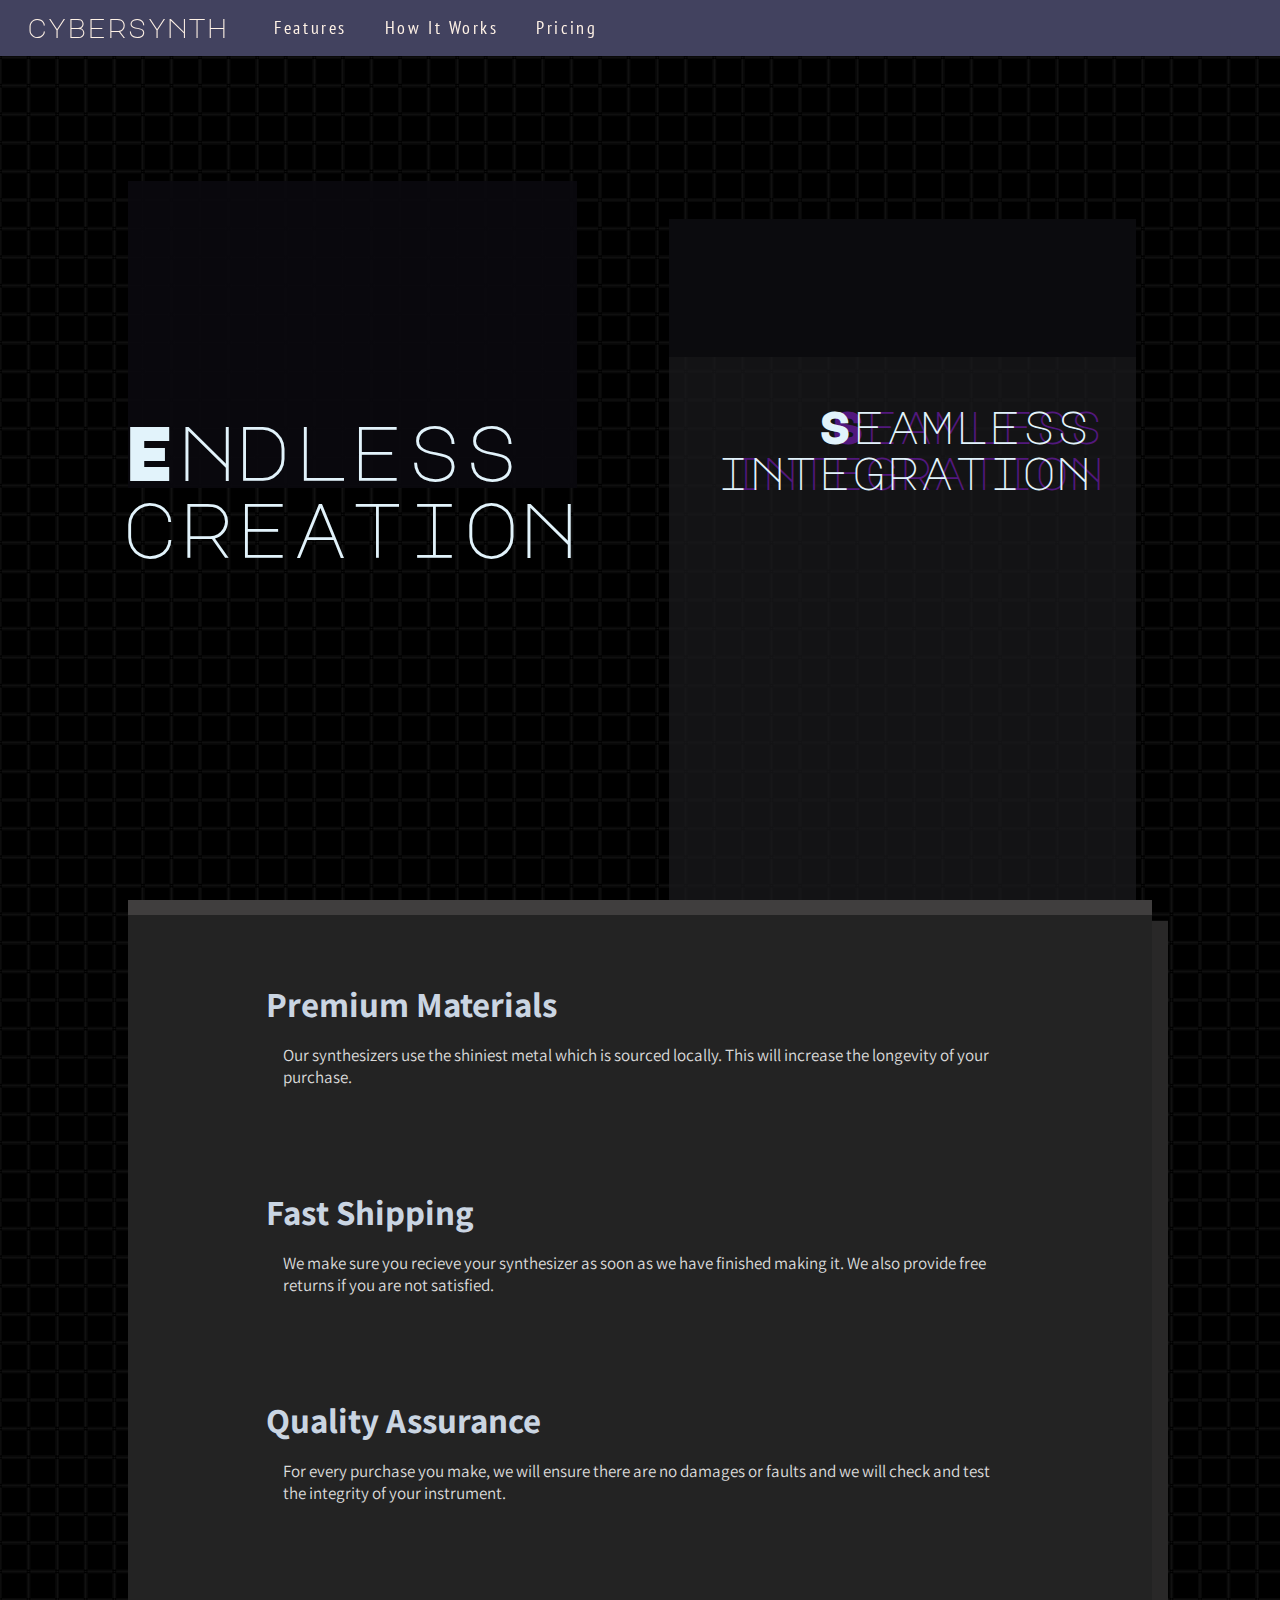
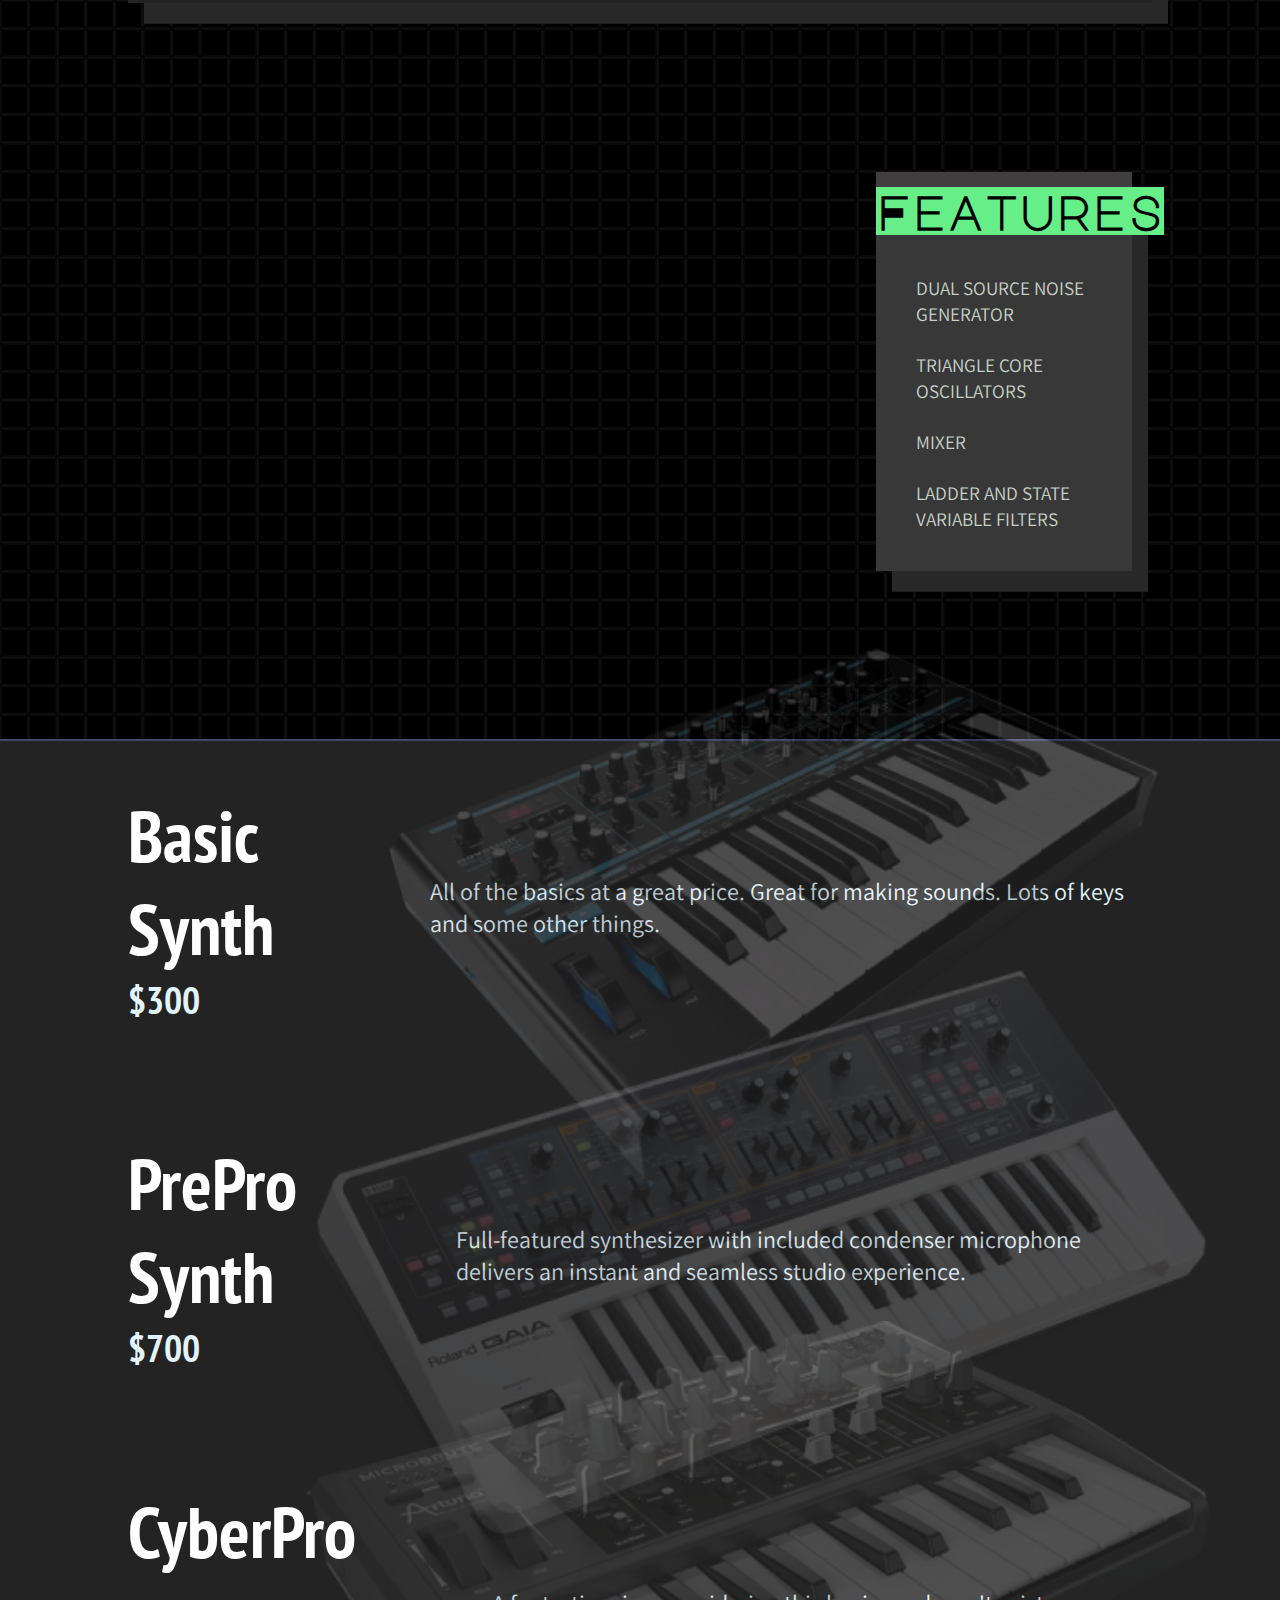
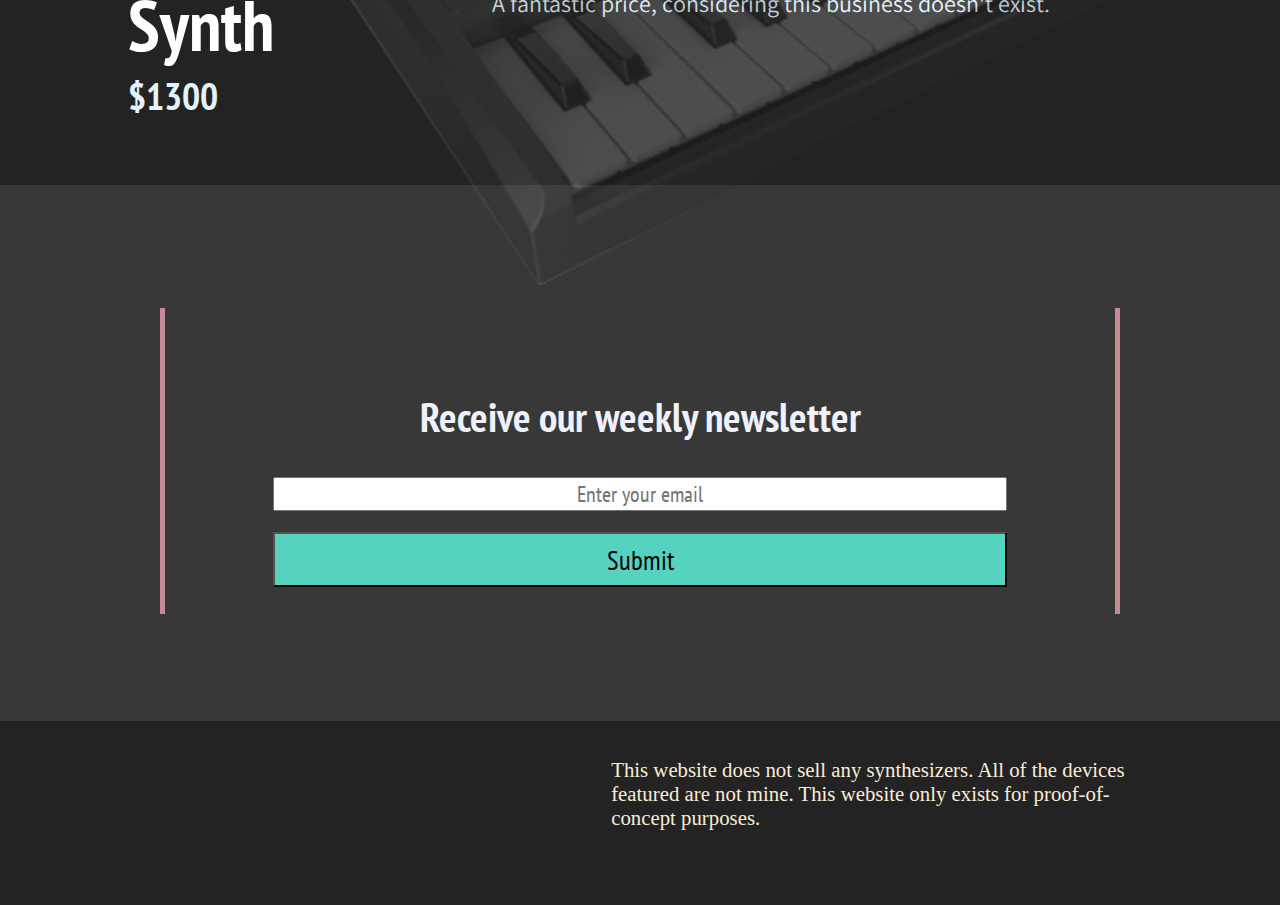
==== commit a4d91265: "Replaced background, removed vw units, refactored unnecessary positioning and z-index, css beautify" ====
--- a/index.html
+++ b/index.html
@@ -1,158 +1,131 @@
 <html>
-  <head>
-  <title> Cybersynth</title>
-  <meta name="viewport" content="width=device-width, initial-scale=1.0">
-  <link rel="stylesheet" href="https://stackpath.bootstrapcdn.com/bootstrap/4.2.1/css/bootstrap.min.css">
-  <link rel="stylesheet" type="text/css" href="styles.css">
-  <link href="https://fonts.googleapis.com/css?family=Montserrat|Roboto" rel="stylesheet">
-<link href="https://fonts.googleapis.com/css?family=Notable|Righteous" rel="stylesheet">
-<link rel="stylesheet" <link="" href="https://use.fontawesome.com/releases/v5.3.1/css/all.css" integrity="sha384-mzrmE5qonljUremFsqc01SB46JvROS7bZs3IO2EmfFsd15uHvIt+Y8vEf7N7fWAU" crossorigin="anonymous">
-<link href="https://fonts.googleapis.com/css?family=Major+Mono+Display" rel="stylesheet">
-<link href="https://fonts.googleapis.com/css?family=PT+Sans+Narrow" rel="stylesheet">
-<link href="https://fonts.googleapis.com/css?family=Assistant" rel="stylesheet">
-<link href="https://fonts.googleapis.com/css?family=Chathura" rel="stylesheet">
-<link href="https://fonts.googleapis.com/css?family=Quicksand" rel="stylesheet">
+<head>
+    <title> Cybersynth</title>
+    <meta name="viewport" content="width=device-width, initial-scale=1.0">
+    <meta http-equiv="X-UA-Compatible" content="ie=edge">
+    <link rel="stylesheet" type="text/css" href="styles.css">
+    <link rel="stylesheet" href="https://use.fontawesome.com/releases/v5.3.1/css/all.css" integrity="sha384-mzrmE5qonljUremFsqc01SB46JvROS7bZs3IO2EmfFsd15uHvIt+Y8vEf7N7fWAU" crossorigin="anonymous">
+    <link href="https://fonts.googleapis.com/css?family=PT+Sans+Narrow|Major+Mono+Display|Assistant" rel="stylesheet">
+    <script src="https://code.jquery.com/jquery-3.3.1.js" integrity="sha256-2Kok7MbOyxpgUVvAk/HJ2jigOSYS2auK4Pfzbm7uH60=" crossorigin="anonymous"></script>
+    <script src="app.js"></script>
+</head>
+<body>
+    <div id="header-fade-bar"></div>
+    <div id="headercont">
+        <header id="header">
+            <p id="logotext"><a id="logo-text" href="#"> cybersynth</a>
+            </p>
+            <ul>
+                <li class="nav-link"> <a class="nav-link" href="#features">Features</a></li>
+                <li><a class=" nav-link" href="#howitworks">How It Works</a></li>
+                <li><a class="nav-link" href="#pricingsec">Pricing</a></li>
+            </ul>
+            </nav>
+        </header>
+    </div>
+    <div class="main-section-grouper">
+      <div id="topsection">
+          <img id="mainpic" src="cybersynth.png">
+          <div class="introbox1">
+              <p class="mkttext-left">
+                  Endless creation
+              </p>
+          </div>
+          <div class="introbox3">
+              <p class="mkttext-right">Seamless integration</p>
+          </div>
+      </div>
+      <section id="features">
+          <div class="featuregrid">
+              <div class="icon">
+                  <i class="fas fa-fire"></i>
+              </div>
+              <div class="dcontainer">
+                  <h2 class="featitle">Premium Materials</h2>
+                  <p class="featuredesc">Our synthesizers use the shiniest metal which is sourced locally. This will increase the longevity of your purchase.
+                  </p>
+              </div>
+          </div>
+          <div class="featuregrid">
+              <div class="icon">
+                  <i class="fas fa-truck"></i>
+              </div>
+              <div class="dcontainer">
+                  <h2 class="featitle">Fast Shipping</h2>
+                  <p class="featuredesc">We make sure you recieve your synthesizer as soon as we have finished making it. We also provide free returns if you are not satisfied.
+                  </p>
+              </div>
+          </div>
+          <div class="featuregrid">
+              <div class="icon">
+                  <i class="fas fa-check"></i>
+              </div>
+              <div class="dcontainer">
+                  <h2 class="featitle">Quality Assurance</h2>
+                  <p class="featuredesc">For every purchase you make, we will ensure there are no damages or faults and we will check and test the integrity of your instrument.</p>
+              </div>
+          </div>
+      </section>
+      <section id="howitworks">
+          <iframe id="video" width="400" height="315" src="https://www.youtube.com/embed/LadUft_ly50" frameborder="0" allow="autoplay; encrypted-media" allowfullscreen=""></iframe>
+          <div id="videotext">
+              <h2 id="videotext-header">Features</h2>
+              <ul id="features-ul">
+                  <li>DUAL SOURCE NOISE GENERATOR</li>
+                  <li>TRIANGLE CORE OSCILLATORS</li>
+                  <li>MIXER</li>
+                  <li>LADDER AND STATE VARIABLE FILTERS</li>
+              </ul>
+          </div>
+      </section>
+      <section id="pricingsec">
+          <div class="desccontainer">
+              <img class="pricingimg" src="synth1png.png">
+              <div class="titlecontainer">
+                  <h2>Basic Synth</h2>
+                  <h3>$300</h3>
 
-  <script
-  src="https://code.jquery.com/jquery-3.3.1.js"
-  integrity="sha256-2Kok7MbOyxpgUVvAk/HJ2jigOSYS2auK4Pfzbm7uH60="
-  crossorigin="anonymous"></script>
-  <script src="app.js"></script>
+              </div>
+              <p class="pricingdesc">All of the basics at a great price. Great for making sounds. Lots of keys and some other things.</p>
+          </div>
+          <div class="desccontainer">
+              <img class="pricingimg" src="synth2png.png">
+              <div class="titlecontainer">
+                  <h2>PrePro Synth</h2>
+                  <h3>$700</h3>
 
+              </div>
+              <p class="pricingdesc">Full-featured synthesizer with included condenser microphone delivers an instant and seamless studio experience.</p>
+          </div>
+          <div class="desccontainer">
+              <img class="pricingimg" src="synth3png.png">
+              <div class="titlecontainer">
+                  <h2>CyberPro Synth</h2>
+                  <h3>$1300</h3>
 
-</head>
+              </div>
+              <p class="pricingdesc">A fantastic price, considering this business doesn't exist.</p>
+          </div>
+      </section>
+      <section id="signup">
+          <div id="emailwrapper">
+              <h2> Receive our weekly newsletter</h2>
+              <form id="form" action="">
+                  <input type="email" id="email" name="email" placeholder="Enter your email">
+                  <button type="submit" id="submit" value="Get Started" name="submit" class="btn">Submit</button>
 
-<body>
-  <div id="header-fade-bar"></div>
-  <div id="headercont"> 
-    <header id="header">
-      
-      <p id="logotext"><a id="logo-text" href="#"> cybersynth</a>
-      </p>
-     
-        <ul>
-          <li class="nav-link"> <a class="nav-link" href="#features">Features</a></li>
-          <li><a class=" nav-link" href="#howitworks">How It Works</a></li>
-          <li><a class="nav-link" href="#pricingsec">Pricing</a></li>
-        </ul>
-      </nav>
-    </header>
-</div>
-<div id="topsection-bg"> 
-</div>
-  <div id="topsection">
-    <div id="bgsquare"></div>
-<img id="mainpic" src="cybersynth.png">
-    <div class="introbox1">
-      <p class="mkttext-left">
-    Endless creation
-      </p>
+              </form>
+          </div>
+      </section>
     </div>
-   
-   <div class="introbox3">
-    <p class="mkttext-right">Seamless integration</p>
-   </div>
-  </div>
-<section id="features">
-  <div class="featuregrid">
-        <div class="icon">
-        <i class="fas fa-fire"></i>
-         </div>
-    <div class="dcontainer">
-    <h2 class="featitle">Premium Materials</h2>
-    <p class="featuredesc">Our synthesizers use the shiniest metal which is sourced locally. This will increase the longevity of your purchase.
-    </p>
-    </div>
-  </div>
-  
- <div class="featuregrid">
-   <div class="icon">
-    <i class="fas fa-truck"></i>
-    </div>
-    <div class="dcontainer">
-      <h2 class="featitle">Fast Shipping</h2>
-      <p class="featuredesc">We make sure you recieve your synthesizer as soon as we have finished making it. We also provide free returns if you are not satisfied.
-     </p>
-    </div>
- </div>
-  
- <div class="featuregrid">
-  <div class="icon">
-    <i class="fas fa-check"></i>
-  </div>
-   <div class="dcontainer">
-    <h2 class="featitle">Quality Assurance</h2>
-    <p class="featuredesc">For every purchase you make, we will ensure there are no damages or faults and we will check and test the integrity of your instrument.</p>
-   </div>
-</div>
+    <footer>
+        <div id="iconbox">
+            <i class="fab fa-instagram"></i>
+            <i class="fab fa-facebook"></i>
+            <i class="fab fa-twitter"></i>
+        </div>
+        <p id="footertext">This website does not sell any synthesizers. All of the devices featured are not mine. This website only exists for proof-of-concept purposes.</p>
+    </footer>
+</body>
 
-</section>
-  <section id="howitworks">  
-    <iframe id="video" width="400" height="315" src="https://www.youtube.com/embed/LadUft_ly50" frameborder="0" allow="autoplay; encrypted-media" allowfullscreen=""></iframe>   
-    <div id="videotext">
-      <h2 id="videotext-header">Features</h2>
-      <ul id="features-ul">
-        <li>DUAL SOURCE NOISE GENERATOR</li>
-        <li>TRIANGLE CORE OSCILLATORS</li>
-        <li>MIXER</li>
-        <li>LADDER AND STATE VARIABLE FILTERS</li>
-      </ul>
-    </div>
-</section>     
-
-<section id="pricingsec"> 
-  <div class="desccontainer">
-    <img class ="pricingimg" src="synth1png.png">
-    <div class="titlecontainer">
-    <h2>Basic Synth</h2>
-        <h3>$300</h3>
-
-    </div>
-      <p class="pricingdesc">All of the basics at a great price. Great for making sounds. Lots of keys and some other things.</p>
-   </div>
-      
-<div class="desccontainer">
-  <img class ="pricingimg" src="synth2png.png">
-   <div class="titlecontainer">
-    <h2>PrePro Synth</h2>
-        <h3>$700</h3>
-
-    </div>
-      <p class="pricingdesc">Full-featured synthesizer with included condenser microphone delivers an instant and seamless studio experience.</p>
-   </div>
-      
-      <div class="desccontainer">
-        <img class ="pricingimg" src="synth3png.png">
-    <div class="titlecontainer">
-    <h2>CyberPro Synth</h2>
-        <h3>$1300</h3>
-
-    </div>
-      <p class="pricingdesc">A fantastic price, considering this business doesn't exist because I'm just practicing making websites.</p>
-   </div>
-    
-  
-</section>
-
-<section id="signup">
-  <div id="emailwrapper">
-    <h2> Receive our weekly newsletter</h2>
-    <form id="form" action="">
-    <input type="email" id="email" name="email" placeholder="Enter your email">
-    <button type="submit" id="submit" value="Get Started" name="submit" class="btn">Submit</button>
-    
-    </form>
-  </div>
-</section>
-        
-       <div id="fdec"></div> 
-  <footer>
-   
-    <div id="iconbox">
-      <i class="fab fa-instagram"></i>
-      <i class="fab fa-facebook"></i>
-      <i class="fab fa-twitter"></i>
-    </div>
-    <p id="footertext">This website does not sell any synthesizers. All of the devices featured are not mine. This website only exists for proof-of-concept purposes.</p>
-  </footer>
-</body></html>+</html>--- a/styles.css
+++ b/styles.css
@@ -1,6 +1,9 @@
 body,
 html {
   margin: 0 auto;
+}
+body {
+  background-image: url("bg.png");
 }
 a {
   color: #fff2e6;
@@ -12,6 +15,7 @@
 h2 {
   margin-top: 2em;
   display: inline;
+  font-family: "PT Sans Narrow";
 }
 .featitle {
   margin: 0;
@@ -22,39 +26,41 @@
   font-size: 1.3em;
   margin: 0;
 }
+#logo-text {
+  font-family: 'Major Mono Display', sans-serif;
+}
+.main-section-grouper {
+  border: 1px red;
+}
 #header-fade-bar {
   position: fixed;
   width: 100%;
+  height: 3.5em;
+  background-color: #42425f;
   z-index: 2;
-  height: 4.5em;
-  background-color: #42425f;
 }
 #headercont {
   width: 100%;
   height: 3.4em;
   position: fixed;
-  z-index: 2;
+  z-index: 3;
 }
 #header {
   margin: 0 auto;
-  width: 54%;
-  background-color: linear-gradient(black);
+  width: 100%;
   height: 3.4em;
   display: flex;
   align-items: center;
-  align-items: safe;
-  border-bottom-right-radius: 5px;
 }
 #header ul {
   position: relative;
-  font-size: 0.67em;
-  font-size: .6em;
+  font-size: .8em;
   width: 43vw;
   display: flex;
   margin: 0;
   width: 100%;
-  font-family: "Quicksand";
-  letter-spacing: .2em;
+  letter-spacing: 0.2em;
+  font-family: "PT Sans Narrow";
 }
 #nav-bar {
   display: flex;
@@ -64,16 +70,11 @@
 .nav-link {
   padding: 0;
 }
-#headercont {
-  z-index: 3;
-}
 #header #header-img {
   display: none;
 }
 .introbox3 {
   margin-top: -2em;
-  /* width: 13em; */
-  
   margin-left: 2em;
 }
 #howitworks {
@@ -107,6 +108,7 @@
   padding-top: 1.3em;
   color: #c6d0c6;
   font-size: 1.2em;
+  font-family: "Assistant";
 }
 a {
   padding-left: 1em;
@@ -131,24 +133,20 @@
 }
 #topsection {
   display: flex;
-  padding-top: 5em;
-  height: 95vh;
+  height: 100vh;
   justify-content: center;
   align-items: center;
   overflow: hidden;
   font-size: 3vw;
   max-width: 1024px;
-  z-index: ;
   margin: 0 auto;
 }
 #topsection-bg {
   background-size: 140%;
   background-repeat: no-repeat;
-  background-image: url("bg.jpg");
   width: 100%;
   height: 100%;
   position: fixed;
-  z-index: -1;
 }
 #bgsquare {
   background-color: #7e8885b0;
@@ -156,28 +154,20 @@
   border-radius: 0%;
   border-bottom: 5px solid #68988f;
   width: 27em;
-  /* right: 28px; */
-  
   top: 277px;
   position: absolute;
-  z-index: -1;
 }
 .mkttext-left {
   font-family: 'Major Mono Display', sans-serif;
-  margin-top: 1.2em;
-  font-size: 1em;
+  font-size: 2em;
   animation: color-change 2s infinite;
-  margin-left: 1em;
-  padding-left: 1em;
-  padding-right: 1em;
+  padding-top: 3em;
 }
 .mkttext-right {
   font-family: 'Major Mono Display', sans-serif;
   font-size: 6vw;
   animation: color-change 2s infinite;
   font-size: 1em;
-  /* border-radius: 3%; */
-  
   background-color: #1a1a1dbd;
   margin-top: -2em;
   margin-right: 3em;
@@ -188,6 +178,7 @@
   padding-left: 1em;
   padding-right: 1em;
   text-align: right;
+  border-top: 3em solid #0b0b0e;
 }
 @keyframes color-change {
   0% {
@@ -203,25 +194,13 @@
   }
 }
 .introbox1 {
-  /* z-index:2; */
-  
   background-color: #0a090ee6;
   display: flex;
-  /* border-radius: 4%; */
-  
   width: 12em;
   height: 8em;
   margin-bottom: 6em;
   margin-left: 3em;
 }
-  #topsection-bg {
-    background-size: 200%;
-  }
-  
-  #topsection {
-    height: 65vh;
-  }
-  
   .icon {
     display: none;
   }
@@ -235,36 +214,29 @@
   #howitworks {
     height: 46em;
   }
-}
-
   #howitworks {
     flex-direction: column;
   }
-  
   .desccontainer h3 {
     font-size: 0.8em;
-    /* position: absolute; */
-    /* left: 22em; */
-  }
-}
+  }
 .desccontainer p {
-  font-size: 1.3em;
-}
-#features: {
+  font-size: 1.5em;
+  width: 70%;
+  padding: 0.6em;
+}
+#features {
   margin-top: -11em;
 }
-
-}
 .introbox3 {
   display: flex;
   width: 20em;
+  font-size: 1.2em;
   height: 15em;
   display: flex;
-  align-items: center;
   justify-content: space-around;
   margin-top: 46vh;
   text-shadow: 0.3em 0em #52187d;
-  z-index:2;
 }
 .introbox2 {
   display: flex;
@@ -281,7 +253,6 @@
   left: 3em;
   max-height: 100%;
   position: absolute;
-  z-index: -1;
 }
 
 }
@@ -296,7 +267,7 @@
   color: #cad5e2;
 }
 .dcontainer p {
-  font-family: "Roboto";
+  font-family: "Assistant";
   margin: 0;
   padding: 1em;
   font-size: 17px;
@@ -306,7 +277,7 @@
   flex-direction: column;
   align-items: flex-end;
   align-items: center;
-  background-color: #383838;
+  background-color: #232323;
   padding-bottom: 2em;
   width: 80%;
   margin: 0 auto;
@@ -331,13 +302,11 @@
   font-size: 2em;
 }
 #howitworks {
-  width: 90%;
-  display: flex;
-  align-items: center;
+  display: flex;
+  align-items: center;
+  flex-direction: row;
   justify-content: space-around;
-  padding-top: 3em;
-  margin: 0 auto;
-  margin-bottom: 2em;
+  margin: 0 auto;
 }
 #videotext {
   width: 16em;
@@ -362,29 +331,21 @@
 }
 #pricingsec {
   display: flex;
-  padding-top: 6em;
   flex-direction: column;
   align-items: center;
   color: whitesmoke;
   justify-content: space-around;
-  background-color: #383838;
+  background-color: #232323;
   border-top: 2px solid #45456b;
-  margin-top: 4em;
 }
 .pricingimg {
-  width: 63vw;
+  width: 71%;
   position: absolute;
   right: 4em;
   opacity: 0.2;
 }
 .pricingdesc {
-  font-family: quicksand;
-  font-size: 1.5em;
-  position: relative;
-  width: 48vw;
-  margin: 0 auto;
-  letter-spacing: 2px;
-  padding-left: 1em;
+  font-family: "Assistant";
 }
 .titlecontainer {
   position: relative;
@@ -399,7 +360,7 @@
   align-items: center;
   flex-direction: row;
   /* text-align: center; */
-  margin-top: 6em;
+  margin-top: 3em;
   margin-bottom: 4em;
 }
 #fdec {
@@ -411,7 +372,7 @@
 footer {
   width: 100%;
   height: 11.5em;
-  background-color: #2d2d2d;
+  background-color: #232323;
   display: flex;
   justify-content: space-around;
   align-items: center;
@@ -424,10 +385,10 @@
   background-color: #383838;
 }
 #emailwrapper {
-  margin-top: 8vw;
-  margin-bottom: 8vw;
-  padding-left: 10vw;
-  padding-right: 10vw;
+  margin-top: 1em;
+  margin-bottom: 1em;
+  padding-left: 1em;
+  padding-right: 1em;
   border-left: 5px solid #c78895;
   border-right: 5px solid #c78895;
   display: flex;
@@ -442,7 +403,9 @@
 #submit {
   margin: 0 auto;
   width: 82%;
-  font-family: pt sans narrow;
+  font-family: "PT Sans Narrow";
+  font-size: 1em;
+  cursor: pointer;
 }
 .btn {
   background-color: #56d2c1;
@@ -455,7 +418,7 @@
 }
 #email {
   margin-bottom:1em;
-  font-size: .6em;
+  font-size: .8em;
   text-align: center;
 }
 #form {
@@ -467,6 +430,7 @@
   position: relative;
   left: 0px;
   width: 20%;
+  font-size: 3em;
 }
 #iconbox i {
   font-size: 1.2em;
@@ -476,16 +440,28 @@
   display: inline-block;
   width: 43%;
   height: 60%;
-  font-family:roboto;
-  font-size: 0.9em;
-}
+  font-family: "PT Sans";
+}
+
 /* media queries */
 @media screen and (max-width: 600px) {
+  #logotext {
+    font-size: 1.3em;
+  }
+   .introbox1 {
+    border-bottom: transparent;
+    margin-bottom: -3em;
+    margin-right: 0em;
+    font-size: 1.6em;
+  }
   .dcontainer h2 {
     font-size: 1.6em;
   }
   .dcontainer p {
     font-size: 1em;
+  }
+  #howitworks {
+    flex-direction: column;
   }
   #mainpic {
     position: relative;
@@ -493,32 +469,5 @@
     right: 0;
     left: 0;
     max-height: 100%;
-    z-index: 2;
-  }
-}
-@media screen and (max-width: 768px) {
-  .introbox1 {
-    border-bottom: transparent;
-    margin-bottom: -3em;
-    margin-right: 0em;
-    /* margin-top:4em; */
-    font-size: 1.6em;
-    /* background-color: transparent; */
-  }
-  @media screen and (max-width: 400px) {
-    #pricingsec {
-      flex-direction: row;
-    }
-  }
-  @media screen and (max-width: 1024px) {
-    #header {
-      width: 100%;
-      height: 5em;
-      z-index: 4;
-    }
-  }
-  @media screen and (max-width: 600px) {
-    .desccontainer h2 {
-      /* font-size: 1.15em; */
-    }
-    +  }
+}
